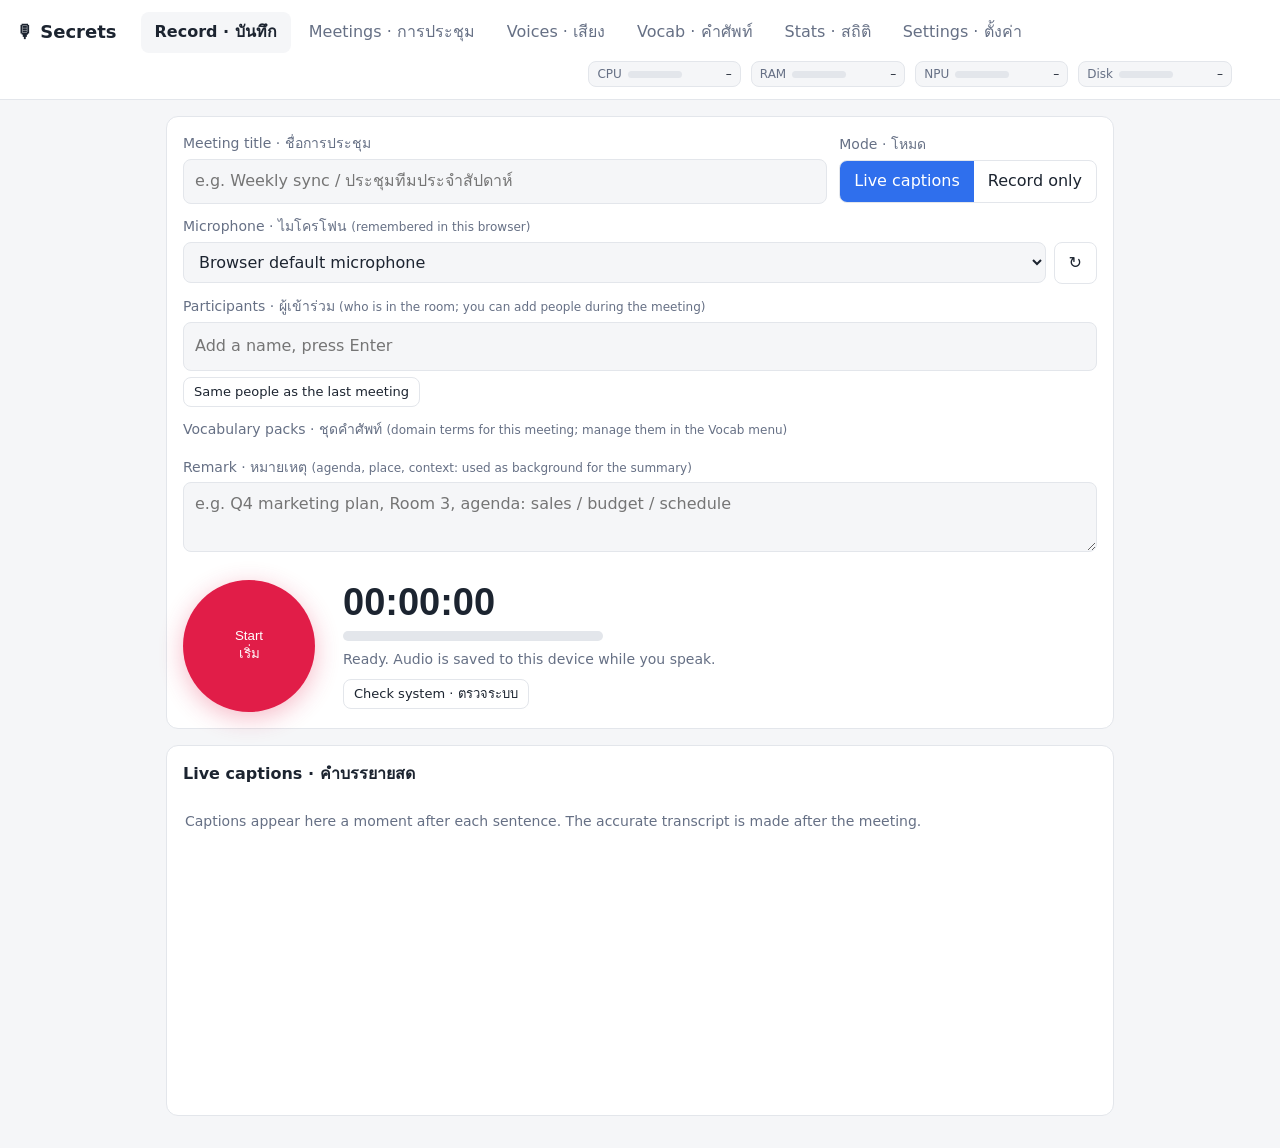
==== app/static/index.html @ 2f46eeec "Secrets (Zecret) meeting recorder: initial import at Round 49 FastAPI server + worker, single-file U" ====
<!doctype html>
<html lang="th">
<head>
<meta charset="utf-8">
<meta name="viewport" content="width=device-width, initial-scale=1">
<title>Secrets · Thai Meeting Recorder</title>
<link rel="stylesheet" href="/static/fonts.css">
<style>
:root{--bg:#f5f6f8;--card:#fff;--ink:#1c2430;--mute:#667085;--line:#e3e6eb;--acc:#2f6fed;--acc-ink:#fff;--ok:#16a34a;--warn:#d97706;--bad:#dc2626;--rec:#e11d48}
@media (prefers-color-scheme:dark){:root{--bg:#0f1419;--card:#171e27;--ink:#e8ecf1;--mute:#93a0b1;--line:#27313d;--acc:#5b8cff;--ok:#34d399;--warn:#fbbf24;--bad:#f87171;--rec:#fb7185}}
*{box-sizing:border-box}
body{margin:0;background:var(--bg);color:var(--ink);font:16px/1.55 Inter,"Noto Sans Thai",system-ui,sans-serif}
header{display:flex;flex-wrap:wrap;gap:8px 16px;align-items:center;padding:12px 16px;background:var(--card);border-bottom:1px solid var(--line);position:sticky;top:0;z-index:5}
h1{font-size:18px;margin:0}
nav{display:flex;gap:4px;margin-left:8px}
nav button{border:0;background:none;color:var(--mute);font:inherit;padding:8px 14px;border-radius:8px;cursor:pointer}
nav button.on{background:var(--bg);color:var(--ink);font-weight:600}
.chips{margin-left:auto;display:flex;gap:6px;flex-wrap:wrap;font-size:13px;color:var(--mute)}
.chip{padding:2px 8px;border:1px solid var(--line);border-radius:99px}
.chip.bad{color:var(--bad);border-color:var(--bad)}
main{max-width:980px;margin:0 auto;padding:16px}
.card{background:var(--card);border:1px solid var(--line);border-radius:12px;padding:16px;margin-bottom:16px}
h2{font-size:16px;margin:0 0 12px}
button.btn{font:inherit;border:1px solid var(--line);background:var(--card);color:var(--ink);padding:8px 14px;border-radius:8px;cursor:pointer}
button.btn:hover{border-color:var(--acc)}
a.btn{text-decoration:none;display:inline-block;color:inherit;border:1px solid var(--line);background:var(--card);padding:8px 14px;border-radius:8px}
button.pri{background:var(--acc);border-color:var(--acc);color:var(--acc-ink)}
button.danger{color:var(--bad)}
button:disabled{opacity:.5;cursor:default}
input[type=text],input[type=password],textarea,select{font:inherit;width:100%;padding:9px 11px;border:1px solid var(--line);border-radius:8px;background:var(--bg);color:var(--ink)}
textarea{min-height:90px;resize:vertical}
label{display:block;font-size:14px;color:var(--mute);margin:12px 0 4px}
.row{display:flex;gap:12px;flex-wrap:wrap;align-items:center}
.seg{display:inline-flex;border:1px solid var(--line);border-radius:8px;overflow:hidden}
.seg button{border:0;background:none;color:var(--ink);font:inherit;padding:8px 14px;cursor:pointer}
.seg button.on{background:var(--acc);color:var(--acc-ink)}
#recBtn{width:132px;height:132px;border-radius:50%;border:0;background:var(--rec);color:#fff;font:600 17px inherit;cursor:pointer;box-shadow:0 6px 24px rgba(225,29,72,.3)}
#recBtn.live{background:var(--ink);color:var(--bg);animation:pulse 1.6s infinite}
@keyframes pulse{50%{box-shadow:0 0 0 14px rgba(225,29,72,.18)}}
.rec-wrap{display:flex;gap:28px;align-items:center;flex-wrap:wrap}
.timer{font:600 38px/1 Inter,sans-serif;font-variant-numeric:tabular-nums}
.meter{height:10px;background:var(--line);border-radius:6px;overflow:hidden;width:260px;margin-top:10px}
.meter i{display:block;height:100%;width:0;background:var(--ok);transition:width .15s}
#caps{height:300px;overflow:auto;font-size:19px;line-height:1.7;padding:4px 2px}
#caps p{margin:0 0 8px}
#caps .t{color:var(--mute);font-size:12px;margin-right:8px;font-variant-numeric:tabular-nums}
.mute{color:var(--mute);font-size:14px}
.badge{font-size:12px;padding:2px 8px;border-radius:99px;border:1px solid var(--line);color:var(--mute);white-space:nowrap}
.badge.done{color:var(--ok);border-color:var(--ok)}.badge.err{color:var(--bad);border-color:var(--bad)}
.badge.run{color:var(--acc);border-color:var(--acc)}.badge.warn{color:var(--warn);border-color:var(--warn)}
.item{display:flex;gap:12px;align-items:center;padding:12px;border:1px solid var(--line);border-radius:10px;margin-bottom:8px;cursor:pointer;background:var(--card)}
.item:hover{border-color:var(--acc)}
.item .ti{font-weight:600}.grow{flex:1;min-width:0}
.bar{height:5px;background:var(--line);border-radius:3px;overflow:hidden;margin-top:6px}.bar i{display:block;height:100%;background:var(--acc)}
.tabs{display:flex;gap:4px;margin:12px 0}
.seg-line{display:flex;gap:10px;padding:6px 8px;border-radius:8px;font-size:17px}
.seg-line:hover{background:var(--bg)}
.seg-line .t{color:var(--acc);font-size:13px;cursor:pointer;min-width:62px;font-variant-numeric:tabular-nums;padding-top:3px}
.seg-line .x{flex:1;outline:none}
.seg-line .s{font-size:11px;color:var(--mute);padding-top:5px}
.seg-line .s.low{color:var(--warn)}
.md h2{font-size:17px;margin:18px 0 6px}.md ul{margin:4px 0;padding-left:22px}.md p{margin:6px 0}
audio{width:100%;margin:8px 0}
.banner{border:1px solid var(--warn);color:var(--ink);background:var(--card);border-radius:10px;padding:12px;margin-bottom:12px}
.hide{display:none!important}
.dot{display:inline-block;width:11px;height:11px;border-radius:50%;margin-right:7px;vertical-align:-1px}
.chip-spk{display:inline-block;font-size:12px;color:#fff;padding:0 8px;border-radius:99px;margin-right:8px;white-space:nowrap;vertical-align:2px}
.spk-card{border:1px solid var(--line);border-radius:10px;padding:12px;margin-bottom:10px}
.spk-card .row{margin-top:8px}
.stat-grid{display:grid;grid-template-columns:repeat(auto-fit,minmax(105px,1fr));gap:10px;margin-bottom:14px}
.stat{border:1px solid var(--line);border-radius:10px;padding:10px 12px}.stat b{display:block;font-size:22px;font-variant-numeric:tabular-nums}.stat span{font-size:12px;color:var(--mute)}
table.rep{width:100%;border-collapse:collapse;font-size:14px}table.rep th{text-align:left;color:var(--mute);font-weight:500;padding:6px 8px;border-bottom:1px solid var(--line)}
table.rep td{padding:8px;border-bottom:1px solid var(--line);vertical-align:middle}
.share{height:8px;border-radius:4px;background:var(--line);min-width:90px}.share i{display:block;height:100%;border-radius:4px}
.note{white-space:pre-wrap;font-size:15px;margin:4px 0 0}
.tbl-wrap{overflow-x:auto}
#caps p.partial{opacity:.55;font-style:italic}
main.wide{max-width:min(1700px,97vw)}
.tbl td.ppl{min-width:150px;max-width:340px}.tbl .chips{display:flex;flex-wrap:wrap;gap:4px;align-items:center}
.pchip{background:var(--bg);border:1px solid var(--line);border-radius:99px;padding:0 9px;font-size:13px;white-space:nowrap}
.pmore{font:inherit;font-size:12px;border:1px dashed var(--mute);background:none;color:var(--acc);border-radius:99px;padding:0 9px;cursor:pointer}
.tbl td:nth-child(2){min-width:200px}
@media (max-width:1100px){.tbl th:nth-child(7),.tbl td:nth-child(7),.tbl th:nth-child(8),.tbl td:nth-child(8){display:none}}
@media (max-width:760px){.tbl th:nth-child(4),.tbl td:nth-child(4){display:none}}
@media (max-width:600px){.tbl,.tbl tbody{display:block}.tbl thead{display:none}
  .tbl tr.trow{display:flex;flex-wrap:wrap;align-items:center;gap:2px 10px;padding:8px 2px;border-bottom:1px solid var(--line)}
  .tbl td{border:0!important;padding:2px 4px!important;min-width:0!important}
  .tbl td:nth-child(2){flex:1 1 calc(100% - 40px);order:1}.tbl td:nth-child(1){order:0}.tbl td:nth-child(9){order:2;margin-left:auto}
  .tbl td.ppl{flex:1 1 100%;max-width:none;order:3}.tbl td:nth-child(3){order:4}.tbl td:nth-child(6){order:5}}
input[type=checkbox]{width:18px;height:18px}
.pchips{display:flex;flex-wrap:wrap;gap:6px;padding:6px;border:1px solid var(--line);border-radius:8px;background:var(--bg);align-items:center}
.pchip{background:var(--card);border:1px solid var(--line);border-radius:99px;padding:2px 4px 2px 10px;font-size:14px;display:inline-flex;gap:4px;align-items:center}
.pchip button{border:0;background:none;color:var(--mute);cursor:pointer;font-size:17px;line-height:1;padding:0 4px}
.pchips input{flex:1;min-width:150px;border:0!important;background:none!important;padding:5px!important;outline:none}
.pill{font-size:12px;color:var(--mute);margin-top:2px}
.meters{display:flex;gap:10px;align-items:center;margin-left:auto;cursor:pointer}
.gauge{display:flex;align-items:center;gap:6px;font-size:12px;color:var(--mute);padding:3px 8px;border:1px solid var(--line);border-radius:8px;background:var(--bg)}
.gauge .gb{width:54px;height:7px;border-radius:4px;background:var(--line);overflow:hidden}.gauge .gb i{display:block;height:100%;width:0;background:var(--ok);transition:width .4s,background .4s}
.gauge .gv{min-width:44px;text-align:right;font-variant-numeric:tabular-nums;color:var(--ink)}.gauge.warn .gb i{background:var(--warn)}.gauge.bad .gb i{background:var(--bad)}
#sysPanel{position:fixed;top:56px;right:12px;width:min(440px,calc(100vw - 24px));max-height:calc(100vh - 80px);overflow:auto;background:var(--card);border:1px solid var(--line);border-radius:12px;box-shadow:0 10px 36px rgba(0,0,0,.25);padding:14px;z-index:40;font-size:14px}
#sysPanel h3{font-size:13px;margin:12px 0 6px;color:var(--mute);text-transform:uppercase;letter-spacing:.04em}#sysPanel h3:first-child{margin-top:0}
.cores{display:grid;grid-template-columns:repeat(8,1fr);gap:4px}.cores div{height:34px;border-radius:4px;background:var(--line);position:relative;overflow:hidden}.cores i{position:absolute;bottom:0;left:0;right:0;background:var(--acc)}
.bmsg{border:1px solid var(--line);border-radius:10px;padding:8px 12px;margin:6px 0;background:var(--bg)}.bmsg .k{font-size:11px;text-transform:uppercase;letter-spacing:.04em;color:#fff;border-radius:99px;padding:0 8px;margin-right:6px}
.bmsg .tx{white-space:pre-wrap}.bmsg .src{font-size:12px;color:var(--mute);margin-top:2px}
.agrow{display:grid;grid-template-columns:2fr 70px 2fr auto;gap:6px;margin:6px 0}.agrow input{margin:0}
.bfeed{max-height:340px;overflow:auto}
.kd{display:flex;gap:10px;align-items:center;padding:8px 10px;border:1px solid var(--line);border-radius:10px;margin:6px 0}
@media (max-width:640px){.agrow{grid-template-columns:1fr 64px;}.agrow input:nth-child(3){grid-column:1 / -1}}
.tbl{width:100%;border-collapse:collapse;font-size:14px}.tbl th{text-align:left;color:var(--mute);font-weight:500;padding:8px 10px;border-bottom:1px solid var(--line);white-space:nowrap;user-select:none}
.tbl th.s{cursor:pointer}.tbl th.s:hover{color:var(--ink)}.tbl th .ar{font-size:10px;margin-left:3px}
.tbl td{padding:9px 10px;border-bottom:1px solid var(--line);vertical-align:top}.tbl tr.trow{cursor:pointer}.tbl tr.trow:hover td{background:var(--bg)}.tbl tr.sel td{background:#2f6fed14}
.tbl .t{font-weight:600}.tbl .sn{font-size:12px;color:var(--mute);margin-top:2px;max-width:520px}
mark{background:#fde04755;color:inherit;border-radius:3px;padding:0 1px}
.tags{display:flex;gap:4px;flex-wrap:wrap}.tag{font-size:11px;border:1px solid var(--line);border-radius:99px;padding:0 7px;color:var(--mute)}.tag.on{color:var(--ok);border-color:var(--ok)}
.pager{display:flex;gap:6px;align-items:center;flex-wrap:wrap;margin-top:12px;font-size:14px}.pager button{padding:4px 10px}.pager button.cur{background:var(--acc);color:var(--acc-ink);border-color:var(--acc)}
.fgrid{display:grid;grid-template-columns:repeat(auto-fit,minmax(170px,1fr));gap:10px}.fgrid label{margin:0 0 3px}
.sch{display:flex;gap:6px;flex-wrap:wrap;margin-top:6px}.sch label{display:flex;gap:6px;align-items:center;margin:0;color:var(--ink);font-size:13px;border:1px solid var(--line);border-radius:99px;padding:2px 10px}
.bulk{display:flex;gap:10px;align-items:center;flex-wrap:wrap;background:#2f6fed14;border:1px solid var(--acc);border-radius:10px;padding:8px 12px;margin-bottom:10px}
.tw{overflow-x:auto}
.pf{border:1px solid var(--line);border-radius:10px;padding:10px 14px;margin-top:16px;background:var(--bg)}
.pf h3{margin:0 0 6px;font-size:15px}.pf .ck{display:flex;gap:10px;padding:3px 0;font-size:14px;align-items:baseline}
.pf .ck b{min-width:210px;font-weight:600}.pf .ck .ic{width:18px;flex:none;text-align:center;font-weight:700}
.pf .ok .ic{color:var(--ok)}.pf .warn .ic{color:var(--warn)}.pf .fail .ic{color:var(--bad)}.pf .info .ic,.pf .run .ic{color:var(--mute)}
.pf .fail b,.pf .fail span{color:var(--bad)}
.engs{display:flex;flex-wrap:wrap;gap:6px;margin-top:10px}.engs .eg{border:1px solid var(--line);border-radius:99px;padding:2px 10px;font-size:13px;background:var(--card)}
.engs .eg i{font-style:normal;color:var(--mute);margin-right:4px}.engs .eg.on{border-color:var(--ok)}.engs .eg.warn{border-color:var(--warn)}
@media (max-width:640px){.pf .ck{flex-wrap:wrap;gap:2px 10px}.pf .ck b{min-width:0}}
.live-banner{background:#e11d4815;border-bottom:1px solid var(--rec);padding:8px 16px;display:flex;gap:12px;align-items:center;flex-wrap:wrap}
@media (max-width:760px){.gauge .gb{display:none}.gauge{padding:3px 6px}}
.joinbox{border:1px solid var(--line);border-radius:10px;padding:12px;margin-top:14px}
.joinbox .qr{width:168px;height:168px;background:#fff;border-radius:8px;padding:4px;flex:none}
.joinbox .qr.big{width:220px;height:220px;cursor:zoom-in}
.cmp{margin:10px 0 4px;overflow-x:auto}.cmp table{border-collapse:collapse;width:100%;font-size:13px}
.cmp th{font-size:11px;text-transform:uppercase;letter-spacing:.05em;color:var(--mute);text-align:left;padding:6px 8px;border-bottom:1px solid var(--line);white-space:nowrap}
.cmp td{padding:7px 8px;border-bottom:1px solid var(--line);vertical-align:top}.cmp tr.pick td{background:color-mix(in srgb,var(--acc) 10%,transparent)}
.cmp tr.cr{cursor:pointer}.cmp tr.cr:hover td{background:color-mix(in srgb,var(--acc) 6%,transparent)}.cmp tr.na{opacity:.5}
.cmp .n{font-variant-numeric:tabular-nums;white-space:nowrap}.cmp .eb{display:inline-block;height:8px;border-radius:0 3px 3px 0;background:var(--acc);vertical-align:middle;margin-right:6px;opacity:.75}
.cmp .note{color:var(--mute);font-size:12px;min-width:180px}
.recqr{margin-left:auto;text-align:center;max-width:300px}
.recqr img{display:block;width:260px;height:260px;background:#fff;border-radius:12px;padding:6px;margin:0 auto 6px;cursor:zoom-in;box-shadow:0 2px 12px rgba(0,0,0,.12)}
.recqr .cap{font-weight:700;font-size:17px}
.recqr .off{border:2px dashed var(--line);border-radius:12px;padding:18px;width:260px}
@media (max-width:600px){.recqr{margin:0 auto}.recqr img{width:220px;height:220px}}
#roomFull{position:fixed;inset:0;z-index:60;background:#fff;color:#111;display:flex;flex-direction:column;align-items:center;justify-content:center;gap:2vh;text-align:center;padding:3vh;cursor:zoom-out}
#roomFull img{width:min(62vh,80vw);height:min(62vh,80vw)}
#roomFull h1{margin:0;font-size:clamp(22px,4.5vh,48px)}#roomFull .big{font-size:clamp(18px,3.2vh,34px)}#roomFull .u{font:clamp(14px,2.2vh,22px) ui-monospace,monospace;color:#444}
.joinbox .url{font:14px/1.4 ui-monospace,Menlo,monospace;word-break:break-all;background:var(--bg);padding:8px 10px;border-radius:8px}
.kv{display:grid;grid-template-columns:1fr auto;gap:8px 16px;align-items:center}
@media (max-width:600px){main{padding:10px}.rec-wrap{gap:16px}#recBtn{width:104px;height:104px}.timer{font-size:30px}}
body:not(.role-admin) .adm{display:none!important}body.role-viewer .wr{display:none!important}
/* phones: brand + account on the first row, gauges below, the menu as one swipeable row (was: the menu forced the page to 535 px) */
@media (max-width:760px){header{padding:8px 12px;gap:6px}header h1{font-size:16px}
  .userbox{order:1;margin-left:auto}header::after{content:"";order:1;flex-basis:100%;height:0;margin-top:-6px}.meters{display:contents}.meters .gauge{order:2}.chips{order:3;margin-left:0}
  .chips:empty{display:none}nav{order:4;flex:1 1 100%;min-width:0;margin:0 -12px;padding:0 12px;overflow-x:auto;scrollbar-width:none;
  -webkit-mask-image:linear-gradient(90deg,transparent 0,#000 12px,#000 calc(100% - 24px),transparent)}nav::-webkit-scrollbar{display:none}
  nav button{flex:none;white-space:nowrap;padding:6px 11px}.gauge{font-size:11px}.gauge .gv{min-width:34px}}
select{max-width:100%}#tab-stats .row>div{min-width:0;max-width:100%}  /* a long option (Stats → Compare) must not widen the page on a phone */

.userbox{display:flex;align-items:center;gap:8px;font-size:13px}.userbox .rb{font-size:11px;padding:1px 7px;border-radius:99px;border:1px solid var(--line);color:var(--mute);text-transform:capitalize}
.ro-note{border:1px dashed var(--line);border-radius:10px;padding:8px 12px;margin:10px 0 0;font-size:14px;color:var(--mute)}
table.acc td,table.acc th{padding:6px 8px;border-bottom:1px solid var(--line);text-align:left;font-size:14px;white-space:nowrap}
.rev-line{display:flex;gap:8px;align-items:flex-start;padding:6px 8px;border-radius:8px;border-left:3px solid transparent;font-size:17px}
.rev-line:hover{background:var(--bg)}.rev-line.done{border-left-color:var(--ok)}
.rev-line .t{color:var(--acc);font-size:13px;min-width:62px;font-variant-numeric:tabular-nums;padding-top:4px}.rev-line .x{outline:none;min-height:1.5em}
.rev-line .x:focus{background:var(--bg);border-radius:6px;box-shadow:0 0 0 2px var(--acc)}.rev-line .s{font-size:11px;color:var(--mute);padding-top:6px}.rev-line .s.low{color:var(--warn)}
.rev-hist{font-size:13px;margin-top:4px;display:grid;gap:2px}.rev-sug{margin:0 0 10px}.rev-sug summary{cursor:pointer;color:var(--acc)}
#vTbl td{white-space:nowrap;padding-top:4px;padding-bottom:4px}#vTbl td .tags{flex-wrap:nowrap}#vTbl td.note{max-width:340px;overflow:hidden;text-overflow:ellipsis}
.tbl.compact td,.tbl.compact th{white-space:nowrap}
/* Stats table: a plain scrolling table at every width (the Meetings list column / card rules above do not apply) */
#sTbl,#pTbl,#pTbl table{display:table!important}#pTbl td{min-width:0!important}#sTbl thead,#pTbl thead{display:table-header-group!important}#sTbl tbody,#pTbl tbody{display:table-row-group!important}#sTbl tr.trow,#pTbl tr.trow{display:table-row!important}
#sTbl th,#sTbl td,#pTbl th,#pTbl td{display:table-cell!important;padding:6px 6px!important;border-bottom:1px solid var(--line)!important}#sTbl td{white-space:nowrap;min-width:0!important}#sTbl td:nth-child(2){white-space:normal;min-width:180px!important}#sTbl td:nth-child(5),#sTbl td:nth-child(6){white-space:normal;max-width:170px;overflow-wrap:anywhere}
.vitem .vsamples{margin-top:6px;display:grid;gap:2px}.qual{display:grid;gap:3px;margin-top:8px;font-size:15px}
label.btn{display:inline-block;border:1px solid var(--line);background:var(--card);padding:8px 14px;border-radius:8px;cursor:pointer;font-size:16px}label.btn:hover{border-color:var(--acc)}
.hfsteps{display:flex;gap:6px;flex-wrap:wrap;margin-top:12px}.hfstep{font-size:12px;padding:3px 10px;border-radius:99px;border:1px solid var(--line);color:var(--mute)}
.hfstep.on{background:var(--acc);border-color:var(--acc);color:#fff}.hfstep.past{color:var(--ok);border-color:var(--ok)}
.hflog{max-height:220px;overflow:auto;margin-top:10px;display:grid;gap:4px;font-size:15px}.hfline.you{color:var(--acc)}.hfline.sys{color:var(--mute)}
.ovl { color: var(--acc, #2a7); font-weight: 700; margin-right: 4px; cursor: help; }
.seg-line.ovl-add { margin-left: 28px; }
.ovl-left { margin: -2px 0 6px 60px; font-size: 13px; font-style: italic; }
.alt-row { margin: -2px 0 8px 60px; display: flex; flex-wrap: wrap; gap: 6px; align-items: center; font-size: 13px; }
.alt-row .alt { font: inherit; font-size: 13px; text-align: left; border: 1px dashed var(--line); background: var(--bg); color: var(--ink); border-radius: 8px; padding: 2px 8px; cursor: pointer; }
.alt-row .alt:hover { border-color: var(--acc); }
</style>
<link rel="stylesheet" href="/static/theme.css">
<script>try { const t = localStorage.getItem("secrets_theme"); if (t) document.documentElement.dataset.theme = t; } catch {}</script>
</head>
<body>
<header>
  <h1>🎙 Secrets</h1>
  <nav><button data-tab="rec" class="on">Record · บันทึก</button><button data-tab="list">Meetings · การประชุม</button><button data-tab="voices">Voices · เสียง</button><button data-tab="vocab">Vocab · คำศัพท์</button><button data-tab="stats">Stats · สถิติ</button><button data-tab="bot">Bot · บอท</button><button data-tab="set">Settings · ตั้งค่า</button></nav>
  <div class="meters" id="meters" title="Click for details">
    <div class="gauge" id="g_cpu"><span>CPU</span><div class="gb"><i></i></div><span class="gv">–</span></div>
    <div class="gauge" id="g_ram"><span>RAM</span><div class="gb"><i></i></div><span class="gv">–</span></div>
    <div class="gauge" id="g_npu"><span>NPU</span><div class="gb"><i></i></div><span class="gv">–</span></div>
    <div class="gauge hide" id="g_gpu"><span>GPU</span><div class="gb"><i></i></div><span class="gv">–</span></div>
    <div class="gauge" id="g_disk"><span>Disk</span><div class="gb"><i></i></div><span class="gv">–</span></div>
  </div>
  <div class="chips" id="chips" style="margin-left:0"></div>
  <div class="userbox" id="userBox"></div>
</header>
<div id="sysPanel" class="hide"></div>
<div id="liveBanner" class="live-banner hide"></div>
<datalist id="peopleNames"></datalist>
<main>
<!-- RECORD -->
<section id="tab-rec">
  <div id="resumeBanners"></div>
  <div class="card">
    <div class="row" style="justify-content:space-between">
      <div style="flex:1;min-width:220px"><label style="margin-top:0">Meeting title · ชื่อการประชุม</label><input type="text" id="title" placeholder="e.g. Weekly sync / ประชุมทีมประจำสัปดาห์"></div>
      <div><label style="margin-top:0">Mode · โหมด</label>
        <div class="seg" id="modeSeg"><button data-m="live">Live captions</button><button data-m="after">Record only</button></div></div>
    </div>
    <div id="planBox" class="hide" style="margin-top:12px"><label style="margin-top:0">Start from a planned meeting · เริ่มจากการประชุมที่วางแผนไว้</label><div class="row"><select id="planSel" style="flex:1;min-width:220px"></select><span class="mute" id="planNote"></span></div></div>
    <label>Microphone · ไมโครโฟน <span class="mute" style="font-size:12px">(remembered in this browser)</span></label>
    <div class="row" style="gap:8px;flex-wrap:nowrap"><select id="micSel" style="flex:1;min-width:0"><option value="">Browser default microphone</option></select><button class="btn" id="micRefresh" title="List the microphones again (names appear after the browser has been allowed to use the microphone once)">↻</button></div>
    <label>Participants · ผู้เข้าร่วม <span class="mute" style="font-size:12px">(who is in the room; you can add people during the meeting)</span></label>
    <div id="recPeople"></div><button class="btn" id="lastPeople" style="margin-top:6px;font-size:13px;padding:4px 10px">Same people as the last meeting</button>
    <label>Vocabulary packs · ชุดคำศัพท์ <span class="mute" style="font-size:12px">(domain terms for this meeting; manage them in the Vocab menu)</span></label>
    <div id="recPacks" class="tags" style="gap:6px"></div>
    <label>Remark · หมายเหตุ <span class="mute" style="font-size:12px">(agenda, place, context: used as background for the summary)</span></label>
    <textarea id="recRemark" style="min-height:64px" placeholder="e.g. Q4 marketing plan, Room 3, agenda: sales / budget / schedule"></textarea>
    <div id="joinBox" class="joinbox hide">
      <label style="margin:0;display:flex;gap:10px;align-items:center;color:var(--ink);font-size:15px"><input type="checkbox" id="recJoin" checked> Let participants join from this network · ให้ผู้เข้าร่วมเข้าร่วมผ่านเครือข่ายเดียวกัน</label>
      <div class="mute" style="margin-top:4px">They scan the QR code with their own phone or laptop and follow the live captions; they may tap 🎤 to add their own microphone. Show it before the meeting: phones that scan early wait and connect by themselves when you press Start.</div>
      <div id="roomCard" style="margin-top:12px"></div>
      <div id="joinPanel" class="hide" style="margin-top:12px"></div>
    </div>
    <div id="preflight" class="pf hide" aria-live="polite"></div>
    <div class="rec-wrap" style="margin-top:20px">
      <button id="recBtn">Start<br>เริ่ม</button>
      <div><div class="timer" id="timer">00:00:00</div><div class="meter"><i id="meter"></i></div><div class="mute" id="recMsg" style="margin-top:8px">Ready. Audio is saved to this device while you speak.</div>
        <div class="engs hide" id="engStrip"></div>
        <button class="btn" id="pfBtn" style="margin-top:8px;font-size:13px;padding:4px 10px">Check system · ตรวจระบบ</button>
        <div class="row hide" id="recActions" style="margin-top:10px;gap:8px"><button class="btn pri" id="endBtn">End meeting · จบการประชุม</button><button class="btn danger" id="cancelBtn">Cancel meeting · ยกเลิก</button></div></div>
      <div id="recQr" class="recqr"></div>
    </div>
  </div>
  <div class="card" id="botCard"></div>
  <div class="card" id="capCard"><h2>Live captions · คำบรรยายสด</h2><div id="caps"><span class="mute">Captions appear here a moment after each sentence. The accurate transcript is made after the meeting.</span></div></div>
</section>
<!-- LIST -->
<section id="tab-list" class="hide">
  <div class="card">
    <div class="row">
      <input type="text" id="tq" placeholder="Search meetings: title, people, remarks, summary, transcript…" style="flex:1;min-width:220px;margin:0">
      <select id="tqf" style="width:auto"><option value="all">Everywhere</option><option value="title">Title</option><option value="people">People</option><option value="content">Summary &amp; transcript</option><option value="notes">Remarks</option></select>
      <button class="btn" id="tFilters">Filters ▾</button><button class="btn pri wr" id="tPlan">+ Plan a meeting</button><button class="btn" id="tCsv" title="Download the current result as a spreadsheet">Export CSV</button>
    </div>
    <div id="tFilterBox" class="hide" style="margin-top:12px">
      <div class="fgrid">
        <div><label>From (date / time)</label><input type="datetime-local" id="tfrom"></div><div><label>To (date / time)</label><input type="datetime-local" id="tto"></div>
        <div><label>Person</label><input type="text" id="tperson" list="peopleNames" placeholder="name"></div>
        <div><label>Duration (min)</label><div class="row" style="gap:6px;flex-wrap:nowrap"><input type="text" id="tmin" placeholder="from" inputmode="numeric" style="margin:0"><input type="text" id="tmax" placeholder="to" inputmode="numeric" style="margin:0"></div></div>
      </div>
      <label>Status</label><div class="sch" id="tStatus"></div>
      <label>Has</label><div class="sch" id="tHas"></div>
      <div class="row" style="margin-top:10px"><button class="btn" data-q="today">Today</button><button class="btn" data-q="7">Last 7 days</button><button class="btn" data-q="30">Last 30 days</button><button class="btn" data-q="month">This month</button><span style="flex:1"></span><button class="btn" id="tClear">Clear all filters</button></div>
    </div>
  </div>
  <div id="qCard"></div>
  <div class="card"><div id="tBulk"></div><div class="tw"><table class="tbl" id="tbl"></table></div><div id="tEmpty"></div><div class="pager" id="pager"></div></div>
</section>
<section id="tab-detail" class="hide"></section>
<!-- BOT -->
<section id="tab-bot" class="hide">
  <div class="card"><h2>Meeting bot defaults · ค่าเริ่มต้นของบอท</h2>
    <p class="mute">The bot conducts the meeting from an agenda: it opens the meeting, announces each item, keeps time, fills silences, notes commitments and answers questions from your documents. Without enough free memory it still works in simple (rule-based) mode.</p>
    <div id="botDefaults"></div><div class="row" style="margin-top:12px"><button class="btn pri" id="botDefSave">Save defaults</button><span class="mute" id="botDefMsg"></span></div></div>
  <div class="card"><h2>Agenda templates · แม่แบบวาระ</h2><div id="botTemplates"></div></div>
  <div class="card"><h2>Knowledge base · ฐานความรู้ (RAG)</h2>
    <p class="mute">Documents the bot can answer from (policies, project plans, glossaries, earlier minutes). They stay on this device. Summaries of your latest finished meetings are searched too.</p>
    <div class="row"><input type="file" id="kbFile" multiple accept=".txt,.md,.csv,.pdf,.docx" style="max-width:340px"><span class="mute">.txt .md .csv .pdf .docx · up to 2 MB each</span></div>
    <label>…or paste text</label><input type="text" id="kbName" placeholder="Document name, e.g. leave-policy"><textarea id="kbText" placeholder="Paste text here" style="margin-top:6px"></textarea>
    <div class="row" style="margin-top:8px"><button class="btn" id="kbAdd">Add pasted text</button><span class="mute" id="kbMsg"></span></div>
    <div id="kbList" style="margin-top:12px"></div>
    <label>Try a question</label><div class="row"><input type="text" id="kbQ" placeholder="e.g. ลาพักร้อนได้กี่วัน" style="flex:1;min-width:200px"><button class="btn" id="kbSearch">Search</button></div><div id="kbHits" style="margin-top:8px"></div>
  </div>
</section>
<!-- VOICES -->
<section id="tab-stats" class="hide">
  <div class="card"><h2>Performance &amp; comparison · สถิติและการเปรียบเทียบ</h2>
    <p class="mute">Every finished meeting keeps its numbers (speed per stage, CPU / RAM / temperature, which engine and model made it, live caption delay, confidence, how far the engines disagree, how many lines you corrected, your rating). Compare any metric across engines, models and modes to see which setup really performs better. Meetings made before this existed are filled in from their history. There is no hand-corrected reference text, so quality is shown through proxies: confidence, disagreement, your corrections and your rating.</p>
    <div class="row" style="gap:8px;flex-wrap:wrap;align-items:end"><div><label style="margin-top:0">Compare</label><select id="sMetric" style="width:auto"></select></div><div><label style="margin-top:0">by</label><select id="sBy" style="width:auto"></select></div>
      <div><label style="margin-top:0">From</label><input type="date" id="sFrom" style="width:auto"></div><div><label style="margin-top:0">To</label><input type="date" id="sTo" style="width:auto"></div>
      <button class="btn" id="sRun">Update</button><a class="btn" id="sCsv" href="/api/stats/export.csv">Export CSV</a></div>
    <div id="sKpi" class="row" style="gap:10px;flex-wrap:wrap;margin-top:12px"></div>
    <div id="sChart" style="margin-top:12px"></div>
  </div>
  <div class="card"><h2 style="margin-top:0">Meetings · การประชุม</h2><div class="tw"><table class="tbl" id="sTbl" style="font-size:12px;width:100%;table-layout:auto"></table></div><p class="mute" id="sNote"></p></div>
  <div class="card" id="pCard"><div class="row" style="justify-content:space-between;align-items:center;gap:10px;flex-wrap:wrap"><h2 style="margin:0">Participants · ผู้เข้าร่วม</h2><a class="btn" id="pCsv" href="/api/stats/participants.csv">Export CSV</a></div>
    <p class="mute">How much each named participant spoke in the meetings of the chosen dates (same From / To as above). It measures speaking time, turns and questions, not the quality of what was said or whether someone listened. Only named participants are summed across meetings: “ผู้เข้าร่วม N” labels mean a different person in every meeting, so name them in a meeting’s Participants tab to include them.</p>
    <div id="pKpi" class="row" style="gap:10px;flex-wrap:wrap;margin-top:8px"></div>
    <div class="tw" style="margin-top:12px"><table class="tbl" id="pTbl" style="font-size:12px;width:100%"></table></div><p class="mute" id="pNote"></p></div>
</section>
<section id="tab-vocab" class="hide">
  <div class="card adm hide" id="vSugCard"><h2>Suggestions from transcript review · คำที่ผู้ตรวจทานเสนอ</h2>
    <p class="mute">Terms proposed by reviewers (or found in their corrections). They do nothing until you approve one into a pack; corrections themselves only change their own meeting.</p>
    <div id="vSug"></div></div>
  <div class="card"><h2>Vocabulary packs · ชุดคำศัพท์เฉพาะทาง</h2>
    <p class="mute">Domain vocabulary for Thai + English meetings (Banking, Insurance, Regulator, Law &amp; Acts, or your own). Each entry is a term written the way you want to read it, plus the Thai spellings a recogniser may produce for it. Packs that are <b>on</b> fix live captions, transcripts and summaries, and give the “Best” speech mode its context list. Choose the packs per meeting on the Record tab or in a meeting’s Plan tab; packs switched on here are the default.</p>
    <div id="vpacks" class="row" style="gap:8px;flex-wrap:wrap;margin-top:8px"></div>
    <div class="row" style="margin-top:10px;gap:8px"><button class="btn adm" id="vNew">+ New pack</button><button class="btn adm" id="vRestore" title="Add back starter packs you deleted">Restore starter packs</button></div>
  </div>
  <div class="card hide" id="vCard">
    <div class="row" style="justify-content:space-between;gap:10px;flex-wrap:wrap"><div><h2 id="vTitle" style="margin:0"></h2><div class="mute" id="vDesc"></div></div>
      <div class="row" style="gap:6px;flex-wrap:wrap"><label class="adm" style="margin:0;display:flex;gap:6px;align-items:center"><input type="checkbox" id="vOn"> On by default</label>
        <a class="btn" id="vExport">Export CSV</a><button class="btn adm" id="vImport">Import…</button><button class="btn adm" id="vReset">Reset</button><button class="btn danger adm" id="vDelete">Delete pack</button></div></div>
    <div class="adm" style="margin-top:10px"><label style="margin:0 0 4px">Domain context (optional, max 500 characters): what this business domain is about. Given to the summary as background for meetings that use this pack, never as something that was said.</label>
      <div class="row" style="gap:8px;flex-wrap:nowrap"><textarea id="vCtx" maxlength="500" style="min-height:44px;margin:0" placeholder="e.g. Life and non-life insurance company in Thailand; OIC (คปภ.) is the regulator; brokers and agents need OIC licences."></textarea><button class="btn" id="vCtxSave">Save context</button></div></div>
    <div class="mute" id="vCtxRO" style="margin-top:8px"></div>
    <div class="row" style="margin-top:12px;gap:8px;flex-wrap:wrap"><input type="text" id="vq" placeholder="Search terms, Thai spellings, notes…" style="flex:1;min-width:200px;margin:0"><select id="vcat" style="width:auto;margin:0"><option value="">All types</option><option value="term">term</option><option value="acronym">acronym</option><option value="org">organisation</option><option value="law">law</option><option value="name">name</option></select></div>
    <div class="card adm" style="margin:12px 0;background:var(--bg)"><b id="vFormTitle">Add an entry</b>
      <div class="row" style="gap:8px;flex-wrap:wrap;margin-top:6px"><input type="text" id="vTerm" placeholder="Term as it should be written, e.g. SLA · พ.ร.บ.…" style="flex:1;min-width:200px;margin:0">
        <input type="text" id="vVar" placeholder="Thai spellings / transliterations the recogniser writes, comma separated: เอสแอลเอ, เอสแอลเอ็ม" style="flex:2;min-width:240px;margin:0"></div>
      <div class="row" style="gap:8px;flex-wrap:wrap;margin-top:6px"><input type="text" id="vAli" placeholder="Aliases: other correct forms (Thai name, English name, short form), comma separated — shown and searched, never replaced" style="flex:1;min-width:240px;margin:0"></div>
      <div class="row" style="gap:8px;flex-wrap:wrap;margin-top:6px"><select id="vCat" style="width:auto;margin:0"><option value="term">term</option><option value="acronym">acronym</option><option value="org">organisation</option><option value="law">law</option><option value="name">name</option></select>
        <input type="text" id="vNote" placeholder="Note (optional): meaning in Thai / English" style="flex:1;min-width:200px;margin:0"><button class="btn pri" id="vSave">Save entry</button><button class="btn hide" id="vCancelEdit">Cancel edit</button></div>
      <div class="mute" id="vMsg" style="margin-top:6px"></div></div>
    <div class="tw"><table class="tbl" id="vTbl"></table></div><div class="pager" id="vPager"></div>
    <div id="vImportBox" class="hide" style="margin-top:10px"><p class="mute">Paste CSV or tab-separated lines: <code>term, Thai spellings (separated by |), category, note, aliases (separated by |)</code> — or choose a file (UTF-8 CSV/TSV, at most 1 MB and 5000 lines; every entry is checked).</p>
      <input type="file" id="vFile" accept=".csv,.tsv,.txt,text/csv,text/plain"><span class="mute" id="vFileInfo"></span><textarea id="vPaste" style="min-height:90px;margin-top:6px" placeholder="SLA,เอสแอลเอ|เอสแอลเอ็ม,acronym,service level agreement"></textarea>
      <div class="row" style="gap:8px;margin-top:6px"><label style="margin:0;display:flex;gap:6px;align-items:center"><input type="checkbox" id="vReplace"> Replace the whole pack</label><button class="btn pri" id="vDoImport">Import</button></div><div class="mute" id="vImpMsg"></div></div>
  </div>
</section>
<section id="tab-voices" class="hide">
  <div class="tabs" id="vSub"><button class="btn pri" data-vs="lib">Voice library · คลังเสียง</button><button class="btn adm" data-vs="enrol">Enrol a voice · ลงทะเบียนเสียง</button><button class="btn adm" data-vs="who">Who is this? · ใครพูด</button></div>
  <div id="vsLib">
    <div class="card"><h2>Voice library · คลังเสียง</h2>
      <p class="mute">Voiceprints let Secrets put a name on a participant automatically. They are biometric data: stored only on this device, collected with the person's consent, deleted on request. For playback, up to 40 seconds of each person's own speech is kept. Only administrators can change the library or play samples.</p>
      <div class="row" style="gap:8px"><input type="text" id="voiceQ" class="rok" placeholder="Search names and notes…" style="flex:1;min-width:200px;margin:0"><span class="mute" id="voiceCount"></span></div>
      <div id="voiceList" style="margin-top:10px"></div></div>
  </div>
  <div id="vsEnrol" class="hide">
    <div class="card adm" id="enManual"><h2>Enrol a voice · ลงทะเบียนเสียง</h2>
      <div class="row" style="gap:16px;align-items:flex-start;flex-wrap:wrap">
        <div style="flex:1;min-width:260px">
          <label style="margin-top:0">Person · บุคคล</label>
          <div class="seg" id="enWho"><button data-w="new" class="on">New person</button><button data-w="add">Add to someone in the library</button></div>
          <div id="enNewBox"><label>Name · ชื่อ</label><input type="text" id="enName" placeholder="e.g. สมชาย ใจดี" maxlength="60"></div>
          <div id="enAddBox" class="hide"><label>Person</label><select id="enVoice"></select>
            <label style="display:flex;gap:8px;align-items:center;margin-top:10px;color:var(--ink)"><input type="checkbox" id="enReplace"> Replace this person's existing samples (removes their old voiceprints and retained audio)</label></div>
          <label>Notes (optional)</label><input type="text" id="enNotes" maxlength="500" placeholder="e.g. Finance team, uses a headset">
        </div>
        <div style="flex:1;min-width:260px">
          <label style="margin-top:0">Ask the person to read this aloud in their normal voice, in a quiet room (about 30 seconds):</label>
          <p id="enText" style="font-size:18px;line-height:1.8;margin:6px 0 10px"></p>
          <div id="enTextEd" class="hide"><textarea id="enTextIn" rows="6" maxlength="1500" style="font-size:16px;line-height:1.7"></textarea></div>
          <div class="row" style="gap:8px;align-items:center;flex-wrap:wrap"><button class="btn" id="enTextEdit">Edit text</button><button class="btn pri hide" id="enTextSave">Save text</button><button class="btn hide" id="enTextCancel">Cancel</button><button class="btn hide" id="enTextReset">Use the default text</button><span class="mute" id="enTextMsg"></span></div>
        </div>
      </div>
      <div class="row" style="margin-top:6px;gap:10px;flex-wrap:wrap"><button class="btn pri" id="enBtn">Record with the microphone</button>
        <div class="meter" style="margin:0"><i id="enMeter"></i></div><span class="mute" id="enMsg"></span></div>
      <div class="row" style="margin-top:10px;gap:10px;flex-wrap:wrap"><span class="mute">or</span><label class="btn" style="margin:0;color:var(--ink)">Upload a recording…<input type="file" id="enFile" accept="audio/*,.wav,.mp3,.m4a,.ogg,.webm" style="display:none"></label><span class="mute">WAV / MP3 / M4A / OGG of one person speaking, at most 3 minutes</span></div>
      <div id="enPreview" class="hide" style="margin-top:14px"></div>
    </div>
    <div class="card hide adm" id="hfCard"><h2>Hands-free enrolment (experimental) · ลงทะเบียนเสียงแบบไม่ต้องใช้มือ</h2>
      <p class="mute">Press Start and allow the microphone (nothing listens before that, and it stops when you press Stop or the enrolment ends). Then say <b id="hfWake"></b>. The guide asks for consent, records until the sample is good (checks start after about 22 s, every ~5 s, at most 40 s: target 20 s of speech, consistency ≥ 0.75, one voice), asks the name (“ผมชื่อ … / ฉันชื่อ …”) and confirms it. You never need to say Stop. Name and confirmation answers are not part of the sample. A failed check, a cancel or an unconfirmed name saves nothing. Speech is recognised on this device; the guide speaks with the installed local voice.</p>
      <div class="row" style="gap:14px;flex-wrap:wrap;align-items:center">
        <button class="btn pri" id="hfBtn">Start hands-free enrolment</button><div class="meter" style="margin:0;width:160px"><i id="hfMeter"></i></div><span class="mute" id="hfSecs"></span></div>
      <div class="row" style="gap:16px;flex-wrap:wrap;margin-top:10px;font-size:14px">
        <label style="margin:0">Microphone gain <input type="range" id="hfGain" min="0.5" max="4" step="0.1" value="1" style="vertical-align:middle"> <span id="hfGainV">1.0×</span></label>
        <label style="margin:0">Prompt volume <input type="range" id="hfVol" min="0" max="1" step="0.05" value="0.9" style="vertical-align:middle"> <span id="hfVolV">90%</span></label>
        <label style="margin:0">Wake sensitivity <select id="hfSens" style="width:auto;margin:0"><option value="strict">Strict (90 %)</option><option value="normal" selected>Normal (80 %)</option><option value="loose">Loose (70 %)</option></select></label>
      </div>
      <p class="mute" style="font-size:12px;margin:4px 0 0">Sensitivity percentages are matching presets, not a measured recognition accuracy. No camera, face or pose detection is used.</p>
      <div id="hfSteps" class="hfsteps"></div>
      <div id="hfLog" class="hflog"></div>
      <div id="hfActions" class="row" style="gap:8px;margin-top:8px"></div>
      <div id="hfQual"></div>
      <p style="font-size:18px;line-height:1.8;margin:10px 0 0" class="mute">อ่านข้อความนี้: <span style="color:var(--ink)" id="hfText"></span></p>
    </div>
    <div class="card hide adm" id="enrollCard"><h2>Let participants enrol their own voice · ให้ผู้เข้าร่วมลงทะเบียนเสียงเอง</h2>
      <p class="mute">Open a link for a limited time. Participants on this network scan the QR code, type their name, tick consent and read a text aloud on their own phone. Their voices appear below and are used only after you approve them.</p>
      <div class="row"><select id="enMinutes" style="width:auto"><option value="15">15 minutes</option><option value="30" selected>30 minutes</option><option value="60">60 minutes</option></select>
        <button class="btn pri" id="enOpen">Open enrolment link</button><a class="btn" href="/guide" target="_blank" title="Show the QR code, the address and the guide on a TV or laptop in the room">Show the guide on a screen</a></div>
      <div id="enPanel" class="hide joinbox"></div>
      <div id="enPending" style="margin-top:14px"></div>
    </div>
  </div>
  <div id="vsWho" class="hide adm">
    <div class="card"><h2>Who is this? · ใครพูด</h2>
      <p class="mute">Participants who were never named, longest talk first. Listen to a few seconds, then name them or say “Not them”. Suggestions come from the meeting’s participant list and, if switched on in Settings, from voices. A suggestion is never proof: in your meetings the same person scored as low as 0.29 and two different people as high as 0.67. Naming changes the meeting, so only its owner can do it.</p>
      <div id="whoHead" class="mute"></div></div>
    <div id="whoList"></div>
  </div>
</section>
<!-- SETTINGS -->
<section id="tab-set" class="hide">
  <div class="tabs" id="setSub" style="flex-wrap:wrap"><button class="btn adm" data-sg="asr">Transcription · ถอดเสียง</button><button class="btn adm" data-sg="voice">Participants &amp; voices · ผู้เข้าร่วม</button><button class="btn adm" data-sg="words">Vocabulary &amp; documents · คำศัพท์</button><button class="btn adm" data-sg="integ">Bot, email &amp; network · การเชื่อมต่อ</button><button class="btn adm" data-sg="sys">System · ระบบ</button><button class="btn" data-sg="acc">Accounts · บัญชี</button></div>
  <div data-sg="asr" class="card adm"><h2>Processing</h2>
    <label>Accuracy · ความแม่นยำ</label>
    <select id="s_accuracy"><option value="accurate">Accurate — Thonburian Whisper + Typhoon cross-check (slower, about real-time)</option><option value="npu">NPU — Whisper-medium CTC on the NPU, 16-bit (about 30× faster than Accurate: a 1-hour meeting in ~2 min; 10.2% error in my test vs 8.4% Accurate and 12.7% Fast)</option><option value="large">Accurate (large) — Typhoon Whisper Large v3 (about 2.2× real time on this CPU; same error rate as the default in my test; needs the converted model, 1.6 GB)</option><option value="vote3">Best (3-model vote) — Pathumma Whisper Large + medium + FastConformer, the text two agree on: lowest error in my test (5.25% vs 6.65% FastConformer alone) but about 4× real time (a 1-hour meeting ≈ 4 hours, the summary follows); lines where the models disagree show the other versions</option><option value="pathumma-rnnt">Pathumma FastConformer (NECTEC) — fastest accurate: 6.65% error vs 7.17% Accurate in my test, about 0.1× real time (a 1-hour meeting in ~6 min); Thai-English; CPU</option><option value="pathumma-medium">Pathumma Whisper medium (NECTEC) — 6.92% error in my test, about 1.6× real time (3× slower than Accurate)</option><option value="pathumma-large">Pathumma Whisper Large v3 (NECTEC) — lowest error in my test (6.10%) but slowest: about 3× real time (a 1-hour meeting ≈ 3 hours); needs 4 GB RAM</option><option value="best">Best — Typhoon ASR Qwen 1.7B with your names / agenda as context (slowest, about 1.7× real-time; needs 8 GB RAM and a 4 GB model download; falls back to Whisper if the model is not on disk)</option><option value="fast">Fast — Typhoon only (about 10× faster)</option></select>
    <div id="cmpT" class="cmp"></div>
    <label>End-of-sentence silence (ms) · ความเงียบก่อนตัดประโยค</label><input type="text" id="s_silence_ms" inputmode="numeric">
    <div class="kv" style="margin-top:14px"><span>Transcribe automatically after recording</span><input type="checkbox" id="s_auto_process">
    <span>Summarize automatically after transcribing</span><input type="checkbox" id="s_auto_summary"></div>
    <h2 style="margin-top:18px">Processing window · ช่วงเวลาประมวลผล</h2>
    <div class="kv"><span>Process meetings after working hours only (the transcript, participants and summary wait for the window below; an administrator can press “Process now” on a meeting)</span><input type="checkbox" id="s_batch_night">
    <span>Saturday and Sunday are open all day</span><input type="checkbox" id="s_batch_weekends"></div>
    <div class="row" style="gap:8px;align-items:center;margin-top:8px"><span>Opens at</span><input type="time" id="s_batch_start" style="width:auto;margin:0"><span>closes at</span><input type="time" id="s_batch_end" style="width:auto;margin:0"><span class="mute">(e.g. 18:00 – 06:00 the next morning)</span></div>
    <div id="estNote" class="banner" style="margin-top:12px"></div>
    <div class="mute" style="margin-top:6px">When the window closes, a meeting being processed stops at its next checkpoint (unless it will be done within 15 minutes) and goes on from there when the window opens again.</div>
  </div>
  <div data-sg="voice" class="card adm"><h2>Participants · ผู้เข้าร่วม</h2>
    <div class="kv"><span>Tell participants apart and name them</span><input type="checkbox" id="s_identify_speakers">
    <span>Provisional participant labels on live captions</span><input type="checkbox" id="s_live_speakers">
    <span>Separate people talking at the same time (each voice gets its own line; a short remark said over someone is added as its own line; about 2 extra minutes per minute of overlapping speech; most meetings have under a minute)</span><input type="checkbox" id="s_separate_overlaps"></div>
    <label>Number of people in the room (0 = find out automatically)</label><input type="text" id="s_expected_speakers" inputmode="numeric">
    <label>Same-voice threshold (0.30–0.80, higher = more participants kept apart)</label><input type="text" id="s_speaker_threshold" inputmode="decimal">
    <label>Auto-name threshold for enrolled voices (0.30–0.90, higher = stricter)</label><input type="text" id="s_voice_match_threshold" inputmode="decimal">
    <div class="kv" style="margin-top:12px"><span><b>Suggest names by comparing voices across meetings</b> (Voices → Who is this?, administrators only). Compares the voiceprints of <i>unnamed</i> participants with enrolled voices, with people named in other meetings and with each other. Voiceprints are biometric data and these people did not enrol: switch on only if your organisation allows it. Nothing is named or saved automatically.</span><input type="checkbox" id="s_cross_meeting_match"></div>
  </div>
  <div data-sg="voice" class="card adm"><h2>Participants enrol their own voice · ลงทะเบียนเสียงเอง (optional)</h2>
    <div class="kv"><span>Allow the host to open a voice enrolment link for participants</span><input type="checkbox" id="s_allow_enroll"></div>
    <p class="mute">Off by default. When on, the Voices tab can open a time-limited link (and QR code) that people on this network open on their own phone: they tick a consent box and read a text aloud. Their <b>recording is not saved</b>, only a voiceprint, and nothing is used until <b>you approve it</b> (names are typed by the participants and are not verified). Voiceprints are biometric data: enrol people with their consent and delete a voice any time in the Voices tab.</p>
    <p class="mute">This web app is reachable on the network at: <b id="appUrls">…</b> (other devices sign in with their own account; the enrolment and join links work without one).</p>
    <div id="appQr" class="row joinbox" style="align-items:flex-start;gap:14px"></div>
  </div>
  <div data-sg="voice" class="card adm"><h2>Enrolment guide · ผู้ช่วยแนะนำการลงทะเบียน</h2>
    <p class="mute">A small assistant that explains the steps to participants, tells them the address to open, coaches them while they read, and answers questions about enrolment only. It uses no language model: the answers are fixed, so it is instant and cannot make things up. It appears on the participant's phone and on a room screen.</p>
    <label>Guide's name</label><input type="text" id="s_guide_name">
    <label>Language</label><select id="s_guide_lang"><option value="auto">Thai + English together</option><option value="th">Thai</option><option value="en">English</option></select>
    <label>Wi-Fi note shown to participants (optional, e.g. “Office-Guest, password 1234”)</label><input type="text" id="s_guide_wifi" maxlength="200">
    <div class="row" style="margin-top:12px"><a class="btn" href="/guide" target="_blank">Open the guide screen</a><span class="mute">Show it on a TV or laptop in the room: big QR code, the address, the steps.</span></div>
  </div>
  <div data-sg="integ" class="card adm"><h2>Meeting bot (advanced) · บอทดำเนินการประชุม</h2>
    <div class="kv"><span>Show the meeting-conducting bot and its knowledge base in the interface</span><input type="checkbox" id="s_meeting_bot_ui"></div>
    <p class="mute">Off by default. It conducts a meeting from an agenda and answers from your documents (see the Bot tab when on). The enrolment guide above is always available.</p>
  </div>
  <div data-sg="integ" class="card adm" id="mailCard"><h2>Email · อีเมล (optional)</h2>
    <p class="mute">Send the summary and report from your own mail account. Off by default. Be aware that the text of the meeting then leaves this device for your mail provider. The audio is never sent. The password is stored only on this device (a private file) and is never shown again.</p>
    <div class="kv"><span>Turn on e-mail</span><input type="checkbox" id="m_enabled"></div>
    <div class="row" style="margin:10px 0 0"><span class="mute">Presets:</span>
      <button class="btn" data-preset="gmail" style="padding:4px 10px">Gmail</button><button class="btn" data-preset="outlook" style="padding:4px 10px">Outlook / Microsoft 365</button>
      <button class="btn" data-preset="yahoo" style="padding:4px 10px">Yahoo</button></div>
    <div class="mute" id="m_hint" style="margin-top:6px"></div>
    <label>SMTP server</label><input type="text" id="m_host" placeholder="smtp.example.com" autocomplete="off">
    <div class="row"><div style="flex:1;min-width:120px"><label>Port</label><input type="text" id="m_port" inputmode="numeric"></div>
      <div style="flex:2;min-width:200px"><label>Security</label><select id="m_security"><option value="starttls">STARTTLS (usually port 587)</option><option value="ssl">SSL/TLS (usually port 465)</option><option value="none">None (only for a server without sign-in)</option></select></div></div>
    <label>User name</label><input type="text" id="m_username" autocomplete="off" placeholder="you@example.com">
    <label>Password / app password</label><input type="password" id="m_password" autocomplete="new-password">
    <div class="row" style="margin-top:4px"><span class="mute" id="m_pwstate"></span><button class="btn" id="m_clearpw" style="padding:2px 10px;font-size:13px">Remove saved password</button></div>
    <div class="row"><div style="flex:1;min-width:160px"><label>From name</label><input type="text" id="m_from_name"></div>
      <div style="flex:1;min-width:200px"><label>From address</label><input type="text" id="m_from_addr" placeholder="you@example.com"></div></div>
    <label>Default recipients (comma separated)</label><input type="text" id="m_default_to" placeholder="boss@example.com, team@example.com">
    <div class="kv" style="margin-top:12px"><span>Verify the server's certificate (recommended)</span><input type="checkbox" id="m_verify_cert">
      <span>Send automatically to the default recipients when a meeting has been summarized</span><input type="checkbox" id="m_auto_send">
      <span>Attach summary (.md)</span><input type="checkbox" id="m_attach_summary"><span>Attach participation report (.md)</span><input type="checkbox" id="m_attach_report">
      <span>Attach full transcript (.md)</span><input type="checkbox" id="m_attach_transcript"></div>
    <div class="row" style="margin-top:14px"><button class="btn pri" id="m_save">Save e-mail settings</button>
      <input type="text" id="m_test_to" placeholder="test address (default: From)" style="max-width:260px"><button class="btn" id="m_test">Send test e-mail</button></div>
    <div id="m_msg" style="margin-top:8px"></div>
  </div>
  <div data-sg="sys" class="card adm"><h2>Capacity &amp; limits · ขีดจำกัดการใช้งาน</h2>
    <p class="mute">Secrets keeps the recording and live captions smooth: people are refused when free RAM or CPU would drop below these limits. The real limit can be lower than the number you set.</p>
    <label>Most people who may join one meeting</label><input type="text" id="s_max_guests" inputmode="numeric">
    <label>RAM always kept free (GB)</label><input type="text" id="s_reserve_ram_gb" inputmode="decimal">
    <label>Do not let the CPU go above (%)</label><input type="text" id="s_cpu_limit_pct" inputmode="numeric">
    <div class="row" style="margin-top:12px"><button class="btn" id="calcCap">Calculate capacity now</button></div>
    <div id="capOut" style="margin-top:10px"></div>
  </div>
  <div data-sg="integ" class="card adm"><h2>Join from the local network · เข้าร่วมผ่านเครือข่าย (optional)</h2>
    <div class="kv"><span>Allow participants to join a meeting from their own device</span><input type="checkbox" id="s_allow_join">
    <span>Add people who join to the meeting's participants</span><input type="checkbox" id="s_join_add_attendee"></div>
    <div class="kv"><span>Participants may send their own phone's microphone (they tap 🎤 on the join page; their words come out clean even when people talk at once)</span><input type="checkbox" id="s_guest_mic"></div>
    <p class="mute">Off by default. When on, you choose per meeting (Record tab) whether to open joining. Guests follow the live captions through a secret link that works while the meeting is being recorded: they cannot open recordings, other meetings or settings. If you allow it, a participant can also tap 🎤 to send their own phone's microphone: it is kept with the meeting as their own track (the “mics” folder of the meeting) and used for their lines in the transcript. Only share the link with people in the room. Names are typed by the guests and are not verified. Phones show a certificate warning once (this box uses a self-signed certificate): tap “Advanced” and continue.</p>
  </div>
  <div data-sg="asr" class="card adm"><h2>Speech recognition on the NPU · ถอดเสียงด้วย NPU</h2>
    <div class="kv"><span>Run the Typhoon Thai recogniser on the Hexagon NPU</span><input type="checkbox" id="s_asr_npu">
    <span>Show the sentence while it is being spoken (interim captions, needs the NPU)</span><input type="checkbox" id="s_live_partial"></div>
    <label>Live caption model · โมเดลคำบรรยายสด</label><select id="s_live_engine"><option value="pathumma-rnnt">Pathumma FastConformer (NECTEC) — default: most accurate (6.65% error in my test), on the CPU: about 1 s per sentence, interim text every 3 s</option><option value="typhoon">Typhoon realtime (fastest, interim text every second, 12.7% error)</option><option value="wctc">Whisper-medium CTC on the NPU (10.2% error, 0.5 s per call: interim text every 2 s)</option></select>
    <p class="mute" id="asrNpuState">The live captions and the quick transcript use the NPU (about 10× faster, less CPU). If the NPU cannot be used the CPU takes over automatically. The accurate Whisper pass still runs on the CPU.</p>
  </div>
  <div data-sg="asr" class="card adm"><h2>Processing order · ลำดับการประมวลผล</h2>
    <div class="kv"><span>Run the accurate (Whisper) transcription while the meeting is still being recorded (slower CPU cores, low priority) so little is left to do after you stop</span><input type="checkbox" id="s_live_accurate">
    <span>Transcribe first, then work out who said what as a follow-up task (off = identify participants first)</span><input type="checkbox" id="s_speakers_after"></div>
    <label>Summary model · โมเดลสรุป</label><select id="s_summary_model"><option value="typhoon-4b">Typhoon 2.5 Qwen3-4B — on the NPU (faster; 37 min meeting ≈ 15 min)</option><option value="typhoon-30b">Typhoon 2.5 Qwen3-30B-A3B — CPU (richer, more accurate Thai; 37 min meeting ≈ 25 min; needs ~18 GB RAM and the downloaded model file)</option></select><div id="cmpS" class="cmp"></div>
    <p class="mute">Only used when accuracy is “accurate”. The transcript is produced by one worker lane and everything after it (participants, summary, report) by another.</p>
  </div>
  <div data-sg="words" class="card adm"><h2>Planned meetings &amp; documents · แผนและเอกสาร</h2>
    <div class="kv"><span>Use a meeting's agenda and uploaded documents</span><input type="checkbox" id="s_use_materials">
    <span>Repair near-miss spellings of known names / terms in the transcript (the original text is kept)</span><input type="checkbox" id="s_apply_term_corrections">
    <span>Also quote relevant passages of the documents to the summary model (experimental: measured no gain, small risk of mixing document facts into what was said)</span><input type="checkbox" id="s_summary_use_passages"></div>
    <p class="mute">Plan a meeting in the Meetings tab, add its agenda and documents, then start the recording from the plan. The system reads the documents on this device to find names and terms, repairs their spelling in the transcript, and gives the summary the agenda (it then reports per agenda item and says which items were never discussed).</p>
  </div>
  <div data-sg="words" class="card adm"><h2>Vocabulary · คำศัพท์เฉพาะ</h2>
    <label>Names and jargon (one per line or comma-separated): used to repair misspelt names/terms in the transcript and to spell them correctly in the summary</label><textarea id="s_glossary"></textarea>
  </div>
  <div data-sg="words" class="card adm"><h2>Word collection · คลังคำที่แก้</h2>
    <p class="mute">When the recogniser writes a wrong word, save it here with the right word. Every live caption (including what participants see) and every transcript is fixed from then on. Tip: correct a word in any transcript line and Secrets offers to remember it.</p>
    <div id="wcList"></div>
    <div class="row" style="margin-top:8px;gap:8px;flex-wrap:wrap"><input type="text" id="wc_wrong" placeholder="Wrong · คำที่ผิด" style="flex:1;min-width:140px"><span>→</span><input type="text" id="wc_right" placeholder="Right · คำที่ถูก" style="flex:1;min-width:140px"><button class="btn" id="wc_add">Add</button></div>
    <div class="mute" id="wcMsg" style="margin-top:6px"></div>
    <div class="kv" style="margin-top:10px"><span>Write numbers as digits (15, 500,000 บาท) instead of Thai number words</span><input type="checkbox" id="s_numbers_arabic">
      <span>Write English words in English letters (campaign, IT, OKR) instead of Thai spelling</span><input type="checkbox" id="s_english_words"></div>
    <details style="margin-top:8px"><summary class="mute">Edit as text (one <code>wrong=&gt;right</code> per line)</summary><textarea id="s_corrections" placeholder="แผล=>แผน"></textarea></details>
  </div>
  <div data-sg="voice" class="card adm"><h2>Hands-free enrolment (experimental) · ลงทะเบียนเสียงแบบไม่ใช้มือ</h2>
    <div class="kv"><span>Show hands-free enrolment in Voices → Enrol a voice</span><input type="checkbox" id="s_handsfree_enroll"></div>
    <label>Wake name (said as “Hey …, enroll my voice”)</label><input type="text" id="s_handsfree_wake" maxlength="20">
    <label>Guidance voice · เสียงพูดนำ</label><select id="s_tts_engine"><option value="piper">Piper th_TH (fast, about 1 s per sentence)</option><option value="pathumma-f5">Pathumma F5-TTS (NECTEC) — natural voice, but ~50 s per sentence on this CPU: sentences it has not made yet are spoken by Piper and made in the background (never while recording)</option></select>
    <div class="mute" id="ttsInfo" style="font-size:13px;margin-top:4px"></div>
    <label>Language of the spoken guidance</label><select id="s_handsfree_lang"><option value="th">Thai</option><option value="en">English</option></select>
    <p class="mute">Off by default. Works only after someone presses Start in the browser and allows the microphone; it is not an always-on listener. The guide's voice is the Piper Thai voice installed with projectAI (licence CC BY-NC-SA 3.0: non-commercial use only) or, if missing, an offline browser voice or text on screen. Real-microphone performance still needs testing.</p>
  </div>
  <div data-sg="sys" class="card adm"><h2>Header bar · แถบสถานะ</h2>
    <div class="kv"><span>CPU</span><input type="checkbox" id="s_res_cpu"><span>Memory (RAM)</span><input type="checkbox" id="s_res_ram"><span>NPU (estimate)</span><input type="checkbox" id="s_res_npu">
      <span>GPU (read only: clock, temperature, who has it open)</span><input type="checkbox" id="s_res_gpu"><span>Disk storage</span><input type="checkbox" id="s_res_disk"></div>
    <p class="mute">Which gauges appear at the top of every page. Click the bar for all details. Secrets never uses the GPU.</p>
  </div>
  <div data-sg="asr" class="card adm"><h2>Microphone (browser)</h2>
    <div class="kv"><span>Echo cancellation</span><input type="checkbox" id="s_mic_echo_cancel"><span>Noise suppression</span><input type="checkbox" id="s_mic_noise_suppress"><span>Auto gain</span><input type="checkbox" id="s_mic_auto_gain"></div>
    <p class="mute">Off for the first two is usually better for a meeting-room microphone: browser filters can distort speech and hurt accuracy.</p>
  </div>
  <div data-sg="acc" class="card adm" id="accCard"><h2>Accounts &amp; roles · บัญชีผู้ใช้</h2>
    <p class="mute"><b>Admin</b>: accounts, roles and shared settings (vocabulary, word collection, voice library, e-mail…). <b>Member</b>: records meetings and changes the meetings they own. <b>Viewer</b>: reads everything, changes nothing. Every signed-in person can read every meeting. Only a meeting's owner (Member/Admin) can edit, process, continue or delete it — another Admin cannot override that.</p>
    <div class="tbl-wrap"><table class="acc" id="accTable"></table></div>
    <h2 style="margin-top:16px">Add an account</h2>
    <div class="row"><div style="flex:1;min-width:140px"><label>User name</label><input type="text" id="nu_user" autocomplete="off" placeholder="e.g. somchai"></div>
      <div style="flex:1;min-width:140px"><label>Display name</label><input type="text" id="nu_name" autocomplete="off"></div>
      <div style="flex:1;min-width:160px"><label>Password (12+ characters)</label><input type="password" id="nu_pw" autocomplete="new-password"></div>
      <div style="min-width:120px"><label>Role</label><select id="nu_role"><option value="member">Member</option><option value="viewer">Viewer</option><option value="admin">Admin</option></select></div></div>
    <div class="row" style="margin-top:10px"><button class="btn pri" id="nu_add">Add account</button><span class="mute" id="nu_msg"></span></div>
  </div>
  <div data-sg="acc" class="card adm" id="ownCard"><h2>Meetings without an owner · การประชุมที่ยังไม่มีเจ้าของ</h2>
    <p class="mute">Meetings recorded before accounts existed have no owner and are read-only for everyone. Give them to a Member or Admin; a meeting that already has an owner is never moved.</p>
    <div id="ownBox"></div>
  </div>
  <div data-sg="acc" class="card me"><h2>My account · บัญชีของฉัน</h2>
    <div id="meInfo" class="mute"></div>
    <div class="row" style="margin:10px 0 4px;align-items:center"><label style="margin:0">Theme · ธีม</label><div class="seg" id="themeSeg"></div><span class="mute" id="themeMsg"></span></div>
    <div class="row"><div style="flex:1;min-width:160px"><label>Current password</label><input type="password" id="pw_cur" autocomplete="current-password"></div>
      <div style="flex:1;min-width:160px"><label>New password (12+ characters)</label><input type="password" id="pw_new" autocomplete="new-password"></div>
      <div style="flex:1;min-width:160px"><label>Repeat new password</label><input type="password" id="pw_new2" autocomplete="new-password"></div></div>
    <div class="row" style="margin-top:10px"><button class="btn pri" id="pw_save">Change password</button><button class="btn" id="signOut2">Sign out</button><span class="mute" id="pw_msg"></span></div>
    <p class="mute">Changing the password signs out your other browsers. Sessions end after 8 hours.</p>
  </div>
  <div data-sg="acc" class="card adm"><h2>Enterprise single sign-on (preview) · SSO องค์กร</h2>
    <p class="mute">Placeholder for company sign-in (SAML 2.0 / OpenID Connect: Microsoft Entra ID, Google Workspace, Okta). Not connected: the fields below are disabled and nothing is sent anywhere. Local accounts keep working when SSO is added.</p>
    <div class="row"><div style="flex:1;min-width:200px"><label>Identity provider</label><select disabled><option>OpenID Connect</option><option>SAML 2.0</option></select></div>
      <div style="flex:2;min-width:220px"><label>Issuer / metadata URL</label><input type="text" disabled placeholder="https://login.example.com/…"></div></div>
    <div class="row"><div style="flex:1;min-width:200px"><label>Client ID</label><input type="text" disabled></div><div style="flex:1;min-width:200px"><label>Default role for new SSO users</label><select disabled><option>Viewer</option></select></div></div>
    <div class="row" style="margin-top:10px"><a class="btn" href="/sso" target="_blank">Open the SSO sign-in page (dummy)</a></div>
  </div>
  <div class="adm" id="saveSetRow"><button class="btn pri" id="saveSet">Save settings</button> <span class="mute" id="setMsg"></span></div>
</section>
</main>
<script>
const $ = (s, r = document) => r.querySelector(s);
const el = (tag, props = {}, ...kids) => { const e = Object.assign(document.createElement(tag), props); kids.flat().forEach(k => e.append(k)); return e; };
const csrfToken = () => decodeURIComponent((document.cookie.match(/(?:^|; )secret_csrf=([^;]*)/) || [])[1] || "");
const api = async (path, opt = {}) => {
  const r = await fetch("/api" + path, { ...opt, headers: { "Content-Type": "application/json", "X-CSRF-Token": csrfToken() }, body: opt.body && JSON.stringify(opt.body) });
  if (r.status === 401) { location.href = "/login"; throw new Error("signed out"); }
  if (!r.ok) { let m = r.statusText; try { m = (await r.json()).detail || m; } catch {} throw new Error(m); }
  return r.json();
};
const fmt = s => { s = Math.floor(s); return [s / 3600 | 0, s % 3600 / 60 | 0, s % 60].map(n => String(n).padStart(2, "0")).join(":"); };
const mmss = s => { s = Math.round(s); return (s / 60 | 0) + ":" + String(s % 60).padStart(2, "0"); };
const COLORS = ["#2f6fed", "#e11d48", "#16a34a", "#d97706", "#7c3aed", "#0891b2", "#be185d", "#4d7c0f"];
const spkColor = sid => COLORS[((parseInt(String(sid).replace(/\D/g, "")) || 1) - 1) % COLORS.length];
const hashColor = t => COLORS[[...String(t)].reduce((a, c) => a + c.charCodeAt(0), 0) % COLORS.length];
const chip = (text, color) => el("span", { className: "chip-spk", textContent: text, style: "background:" + color });
let settings = {}, tab = "rec", openId = null;

/* ---------- microphone choice (device ids belong to this browser, so it is kept in localStorage) ---------- */
const micConstraint = () => { const id = localStorage.getItem("secrets.mic") || ""; return id ? { deviceId: { exact: id } } : {}; };
async function getMic(audio, msgEl) {   // the chosen microphone, or the default one when it is not connected any more
  try { return await navigator.mediaDevices.getUserMedia({ audio: { ...micConstraint(), ...audio } }); }
  catch (e) { if (!micConstraint().deviceId || !["OverconstrainedError", "NotFoundError"].includes(e.name)) throw e;
    const s = await navigator.mediaDevices.getUserMedia({ audio }); if (msgEl) setTimeout(() => { msgEl.textContent = "⚠ The chosen microphone is not connected: using the default one. " + msgEl.textContent; }, 1500); return s; }
}
async function listMics() {
  if (!navigator.mediaDevices || !navigator.mediaDevices.enumerateDevices) return;
  let devs = []; try { devs = (await navigator.mediaDevices.enumerateDevices()).filter(d => d.kind === "audioinput"); } catch { return; }
  const sel = $("#micSel"), cur = localStorage.getItem("secrets.mic") || "";
  sel.replaceChildren(el("option", { value: "", textContent: "Browser default microphone" }), ...devs.filter(d => d.deviceId && d.deviceId !== "default").map((d, i) => el("option", { value: d.deviceId, textContent: d.label || `Microphone ${i + 1} (name shown after the first recording)`, selected: d.deviceId === cur })));
  if (cur && !devs.some(d => d.deviceId === cur)) sel.append(el("option", { value: cur, textContent: "Saved microphone (not connected now)", selected: true }));
}
/* ---------- resource bar (CPU / RAM / NPU / GPU / disk) + live-meeting banner ---------- */
let sysOn = false, lastSys = null;
function setGauge(id, pct, text, warnAt = 70, badAt = 90) {
  const g = $("#" + id); g.querySelector("i").style.width = Math.max(0, Math.min(100, pct)) + "%"; g.querySelector(".gv").textContent = text;
  g.classList.toggle("warn", pct >= warnAt && pct < badAt); g.classList.toggle("bad", pct >= badAt);
}
async function pollSystem() {
  if (document.hidden) return;
  try {
    const s = await api("/system"); lastSys = s;
    setGauge("g_cpu", s.cpu_pct, Math.round(s.cpu_pct) + "%");
    setGauge("g_ram", s.mem.pct, s.mem.avail_gb.toFixed(1) + " GB free", 80, 92);
    const n = s.npu; setGauge("g_npu", n.state === "active" ? Math.max(8, n.driver_pct) : n.state === "loaded" ? 4 : 0, n.state === "unknown" ? "–" : n.state, 101, 101);
    $("#g_npu").title = n.note || "";
    if (s.disk && s.disk.total_gb) { setGauge("g_disk", s.disk.pct, s.disk.free_gb.toFixed(0) + " GB free", 85, 95); $("#g_disk").title = `${s.disk.used_gb} of ${s.disk.total_gb} GB used` + (s.disk.meetings_gb != null ? ` · meetings ${s.disk.meetings_gb} GB` : ""); }
    if (s.gpu && s.gpu.present) { setGauge("g_gpu", 0, s.gpu.holders.length ? "open" : "idle", 101, 101); $("#g_gpu").querySelector(".gb").style.display = "none"; $("#g_gpu").title = s.gpu.note + (s.gpu.temp_c ? ` · ${s.gpu.temp_c} °C` : ""); } $("#g_cpu").title = `${s.cores} cores · load ${s.load.join(" / ")}` + (s.temp_c ? ` · ${s.temp_c} °C` : "");
    banner(s); if (sysOn) renderSys(s);
  } catch {}
}
function banner(s) {
  const b = $("#liveBanner"), others = recording ? [] : s.recording;
  if (!others.length) { b.classList.add("hide"); b.replaceChildren(); return; }
  b.classList.remove("hide");
  b.replaceChildren(...others.map(r => el("div", { className: "row", style: "gap:10px" }, el("b", { style: "color:var(--rec)", textContent: "● Recording now" }), el("span", { textContent: r.title || r.id + (r.guests ? ` · ${r.guests} joined` : "") }),
    el("button", { className: "btn danger", textContent: "End meeting for everyone", onclick: () => terminateMeeting(r.id, r.title) }),
    el("button", { className: "btn", textContent: "Cancel meeting", onclick: () => cancelMeeting(r.id, r.title) }))));
}
async function terminateMeeting(id, title) {
  if (!confirm(`End “${title || id}” now for everyone?\nThe recording stops, guests are told, and the meeting is processed.`)) return;
  try { const r = await api(`/meetings/${id}/terminate`, { method: "POST" }); if (recording && id === meetingId) { finished({ status: r.status }); } pollSystem(); if (tab === "list") loadList(); else if (tab === "detail") loadDetail(); } catch (e) { alert(e.message); }
}
function renderSys(s) {
  const p = $("#sysPanel"), bar = (v, c) => el("div", { style: "height:8px;background:var(--line);border-radius:4px;overflow:hidden;margin:2px 0 6px" }, el("i", { style: `display:block;height:100%;width:${Math.min(100, v)}%;background:${c || "var(--acc)"}` }));
  const m = s.mem, c = s.capacity, row = (a, b) => el("div", { className: "row", style: "justify-content:space-between;gap:8px" }, el("span", { className: "mute", textContent: a }), el("span", { textContent: b }));
  p.replaceChildren(
    el("h3", { textContent: "CPU" }), row(`${s.cores} cores · load ${s.load.join(" / ")}`, `${s.cpu_pct.toFixed(0)}%` + (s.temp_c ? ` · ${s.temp_c} °C` : "")), bar(s.cpu_pct),
    el("div", { className: "cores" }, s.per_core.map(v => el("div", { title: v + "%" }, el("i", { style: `height:${v}%` })))),
    el("h3", { textContent: "Memory" }), row(`${m.used_gb.toFixed(1)} of ${m.total_gb.toFixed(1)} GB used`, `${m.avail_gb.toFixed(1)} GB free`), bar(m.pct, m.pct > 92 ? "var(--bad)" : m.pct > 80 ? "var(--warn)" : ""), row("Swap in use", m.swap_used_gb.toFixed(1) + " GB"),
    ...(s.procs || []).slice(0, 5).map(x => row(x.name, x.rss_mb + " MB")),
    el("h3", { textContent: "NPU (estimate)" }), row(s.npu.state === "idle" ? "Nobody is using the NPU" : "In use by " + s.npu.holders.map(h => h.name).join(", "), s.npu.state === "active" ? `driver ${s.npu.driver_pct}%` : s.npu.state),
    el("div", { className: "mute", style: "font-size:12px", textContent: s.npu.note }), el("div", { className: "mute", style: "font-size:12px", textContent: "Secrets itself runs on the CPU and leaves the NPU to other apps." }),
    ...(s.gpu && s.gpu.present ? [el("h3", { textContent: "GPU (read only)" }), row(s.gpu.holders.length ? "Open in " + s.gpu.holders.map(h => h.name).join(", ") : "No process of yours has the GPU open", `${s.gpu.freq_mhz} / ${s.gpu.max_mhz} MHz` + (s.gpu.temp_c ? ` · ${s.gpu.temp_c} °C` : "")),
      el("div", { className: "mute", style: "font-size:12px", textContent: s.gpu.note })] : []),
    ...(s.disk && s.disk.total_gb ? [el("h3", { textContent: "Disk storage" }), row(`${s.disk.used_gb} of ${s.disk.total_gb} GB used`, `${s.disk.free_gb} GB free`), bar(s.disk.pct, s.disk.pct > 95 ? "var(--bad)" : s.disk.pct > 85 ? "var(--warn)" : ""),
      row("Meetings (audio, transcripts, summaries)", s.disk.meetings_gb != null ? s.disk.meetings_gb + " GB" : "…"), row("Voice library", s.disk.voices_mb != null ? s.disk.voices_mb + " MB" : "…"),
      el("div", { className: "mute", style: "font-size:12px", textContent: "Recording refuses to start below 1.5 GB free and stops cleanly below 0.5 GB." })] : []),
    el("h3", { textContent: "Capacity for this meeting" }), el("div", { textContent: c.text }), ...c.warnings.map(w => el("div", { style: "color:var(--warn);margin-top:4px", textContent: "⚠ " + w })),
    el("div", { className: "mute", style: "font-size:12px;margin-top:6px", textContent: `Secrets now: web ${s.secrets.web_mb || 0} MB · worker ${s.secrets.worker_mb || 0} MB · summary model ${s.secrets.llm_mb || 0} MB · bot model ${s.secrets.bot_llm_mb || 0} MB` }));
}
$("#meters").onclick = e => { e.stopPropagation(); sysOn = !sysOn; $("#sysPanel").classList.toggle("hide", !sysOn); if (sysOn && lastSys) renderSys(lastSys); };
document.addEventListener("click", e => { if (sysOn && !$("#sysPanel").contains(e.target)) { sysOn = false; $("#sysPanel").classList.add("hide"); } });
setInterval(pollSystem, 2000); pollSystem();
$("#calcCap").onclick = async () => {
  const o = $("#capOut"); o.textContent = "Measuring…";
  const q = new URLSearchParams({ max_guests: Math.max(0, Math.min(200, parseInt($("#s_max_guests").value) || 0)), reserve_ram_gb: Math.max(0.5, Math.min(16, parseFloat($("#s_reserve_ram_gb").value) || 2)), cpu_limit_pct: Math.max(30, Math.min(100, parseInt($("#s_cpu_limit_pct").value) || 80)) });
  try { const r = await api("/capacity?" + q), n = r.now, L = n.limits, rowT = (a, b) => `<tr><td style="padding:3px 10px 3px 0;color:var(--mute)">${a}</td><td>${b}</td></tr>`; o.replaceChildren();
    o.append(el("div", { style: "font-size:16px;margin-bottom:8px", textContent: n.text }));
    const t = el("table", { style: "font-size:14px" }); t.innerHTML = rowT("Free RAM now", n.avail_gb.toFixed(1) + " GB (reserve " + L.reserve_gb + " GB)") + rowT("People by RAM", n.by["free RAM"]) + rowT("People by CPU", n.by["free CPU"]) + rowT("Your limit", L.max_guests) +
      rowT("Meeting bot's language model fits", n.bot_llm_ok ? "yes" + (n.bot_llm_running ? " (already running)" : "") : "no: simple mode only") + rowT("Processing after the meeting", n.post_processing_ok ? "fits" : "waits for free RAM") +
      rowT("Cost per person (measured)", `${r.costs.guest_mb} MB, ${r.costs.guest_cpu_pct}% CPU`); o.append(t); n.warnings.forEach(w => o.append(el("div", { style: "color:var(--warn)", textContent: "⚠ " + w }))); }
  catch (e) { o.textContent = e.message; }
};

/* ---------- people (participants) ---------- */
let peopleCache = [];
function fillPeople(extra = []) {
  const names = [...new Set([...extra, ...peopleCache])];
  $("#peopleNames").replaceChildren(...names.map(n => el("option", { value: n })));
}
async function refreshPeople() { try { peopleCache = await api("/people"); fillPeople(); } catch {} }
function peopleEditor(list, onChange) {
  list = [...list];
  const root = el("div", { className: "pchips" }), inp = el("input", { type: "text", placeholder: "Add a name, press Enter" }); inp.setAttribute("list", "peopleNames");
  const render = () => root.replaceChildren(...list.map((n, i) => el("span", { className: "pchip" }, n, el("button", { textContent: "×", title: "Remove " + n, onclick: () => { list.splice(i, 1); render(); onChange([...list]); } }))), inp);
  const add = keepFocus => {
    const parts = inp.value.split(/[,\n]/).map(x => x.trim()).filter(Boolean); inp.value = ""; let changed = false;
    for (const p of parts) if (!list.some(x => x.toLowerCase() === p.toLowerCase())) { list.push(p); changed = true; }
    if (changed) { render(); onChange([...list]); if (keepFocus) inp.focus(); }
  };
  inp.onkeydown = e => { if (e.key === "Enter" || e.key === ",") { e.preventDefault(); add(true); } else if (e.key === "Backspace" && !inp.value && list.length) { list.pop(); render(); onChange([...list]); inp.focus(); } };
  inp.onchange = () => add(false); inp.onblur = () => add(false);
  render();
  return { el: root, get: () => [...list], set: v => { list = [...v]; render(); } };
}
const patchMeeting = (id, body) => api("/meetings/" + id, { method: "PATCH", body });

/* ---------- tabs ---------- */
function show(t) {
  tab = t;
  for (const s of ["rec", "list", "detail", "voices", "vocab", "stats", "bot", "set"]) $("#tab-" + s).classList.toggle("hide", s !== t);
  document.querySelector("main").classList.toggle("wide", ["list", "vocab", "voices", "stats"].includes(t));
  document.querySelectorAll("nav button").forEach(b => b.classList.toggle("on", b.dataset.tab === (t === "detail" ? "list" : t)));
  document.querySelector("nav button.on")?.scrollIntoView({ block: "nearest", inline: "nearest" });  // phones: the menu scrolls sideways
  refreshPeople();
  if (t === "list") loadList(); if (t === "rec") loadResume(); if (t === "set") { setSub(); fillSettings(); if (isAdmin()) { fillMail(); loadAccounts(); } } if (t === "rec") loadPlans(); if (t === "voices") { loadVoices(); if (isAdmin()) loadEnroll(); } if (t === "vocab") { loadVocab(); loadSuggestions(); } if (t === "stats") loadStats(); if (t === "rec") loadPackPicker(); if (t === "bot") loadBotTab(); if (t === "set") loadAppUrls();
}
document.querySelectorAll("nav button").forEach(b => b.onclick = () => { openId = null; show(b.dataset.tab); });

/* ---------- status chips ---------- */
async function refreshStatus() {
  try {
    const s = await api("/status"); settings = s.settings;
    const c = $("#chips"); c.replaceChildren(
      el("span", { className: "chip" + (s.worker ? "" : " bad"), textContent: s.worker ? "worker ✓" : "worker ✗" }),
      settings.res_disk ? "" : el("span", { className: "chip" + (s.free_gb < 3 ? " bad" : ""), textContent: `disk ${s.free_gb} GB` }),
      ...Object.entries(s.models).filter(([, v]) => !v).map(([k]) => el("span", { className: "chip bad", textContent: k + " missing" })));
    if (!modeInit && !recording) { setMode(settings.mode); modeInit = true; }
    joinVisible(); enrollVisible(); botUiVisible(); gaugesVisible();
  } catch {}
}
function gaugesVisible() { for (const k of ["cpu", "ram", "npu", "gpu", "disk"]) $("#g_" + k).classList.toggle("hide", settings["res_" + k] === false || (k === "gpu" && !settings.res_gpu)); }
setInterval(refreshStatus, 8000); refreshStatus();

/* ---------- recording ---------- */
let planId = null, recording = false, resumeFrom = null, modeInit = false, mode = "live", ws, ctx, stream, node, wake, meetingId = null, stopping = false, pending = [], retry = 0, startedAt = 0, baseSec = 0;
function setMode(m) { mode = m; document.querySelectorAll("#modeSeg button").forEach(b => b.classList.toggle("on", b.dataset.m === m)); $("#capCard").classList.toggle("hide", m !== "live"); }
document.querySelectorAll("#modeSeg button").forEach(b => b.onclick = () => { if (!recording) { setMode(b.dataset.m); api("/settings", { method: "PUT", body: { mode: b.dataset.m } }).catch(() => {}); } });

const recPeople = peopleEditor([], () => pushDetails());
$("#recPeople").append(recPeople.el);
$("#recRemark").onchange = () => pushDetails();
$("#lastPeople").onclick = async () => { const all = await api("/meetings"); const m = all.find(x => (x.participants || []).length); if (m) { recPeople.set(m.participants); pushDetails(); } };
function pushDetails() { if (meetingId) patchMeeting(meetingId, { remark: $("#recRemark").value, participants: recPeople.get() }).catch(() => {}); }
function setPartial(c) {   // interim text of the sentence being spoken: replaced every second, replaced by the final caption
  const box = $("#caps"); if (box.firstChild && box.firstChild.tagName === "SPAN") box.replaceChildren();
  const near = box.scrollHeight - box.scrollTop - box.clientHeight < 80; let p = box.querySelector("p.partial");
  if (!p) { p = el("p", { className: "partial" }); box.append(p); }
  p.replaceChildren(el("span", { className: "t", textContent: fmt(c.t0) }), c.text + " …");
  if (near) box.scrollTop = box.scrollHeight;
}
function addCap(c) {
  const box = $("#caps"); if (box.firstChild && box.firstChild.tagName === "SPAN") box.replaceChildren();
  box.querySelectorAll("p.partial").forEach(e => e.remove());
  if (c.replaces) box.querySelectorAll("p[data-id]").forEach(p => { if (p.dataset.id === c.replaces) p.remove(); });  // the room's copy of a phone caption
  const near = box.scrollHeight - box.scrollTop - box.clientHeight < 80;
  const row = el("p", {}, el("span", { className: "t", textContent: fmt(c.t0) }), c.speaker ? chip(c.speaker, hashColor(c.speaker)) : "",
    c.mic ? el("span", { className: "ovl", textContent: "🎤", title: "From this person's own phone" }) : "",
    c.overlap ? el("span", { className: "ovl", textContent: "⇄", title: `Two people talked at once here (${c.overlap} s): this caption may mix their words. The voices are separated in the transcript after the meeting.` }) : "", c.text);
  row.dataset.id = c.id || ""; box.append(row);
  if (near) box.scrollTop = box.scrollHeight;
}
function connect() {
  const q = new URLSearchParams({ mode, title: $("#title").value });
  if (packSel && !meetingId && !resumeFrom && !planId) q.set("packs", [...packSel].join("|"));
  if (planId && !meetingId && !resumeFrom) q.set("plan", planId);
  else if (recPeople.get().length && !meetingId && !resumeFrom) q.set("participants", recPeople.get().join("|"));
  if (meetingId || resumeFrom) q.set("resume", meetingId || resumeFrom);
  ws = new WebSocket(`wss://${location.host}/ws/record?${q}`); ws.binaryType = "arraybuffer";
  ws.onopen = () => { retry = 0; };
  ws.onmessage = e => {
    const m = JSON.parse(e.data);
    if (m.type === "started") {
      meetingId = m.id; resumeFrom = null; baseSec = m.base; pushDetails();
      if ($("#recJoin").checked && settings.allow_join) joinSet(true);
      if (botCfg && botCfg.enabled) pushBot(true); startedAt = Date.now(); $("#recMsg").textContent = "Recording… audio is saved on this device.";
      showEngines(m.engines, true);
      for (const b of pending) ws.send(b); pending = [];   // audio captured while the link was down
    } else if (m.type === "level") {
      $("#meter").style.width = m.db == null ? "0" : Math.max(0, Math.min(100, (m.db + 60) * 2)) + "%";
    } else if (m.type === "caption") addCap(m);
    else if (m.type === "partial") setPartial(m);
    else if (m.type === "error") { $("#recMsg").textContent = "⚠ " + m.message; if (!meetingId) { endLocal(); resumeFrom = null; } }
    else if (m.type === "bot") botPush(m);
    else if (m.type === "stopped") { finished(m); }
    else if (m.type === "cancelled") { stopping = true; cancelledLocal(); }
    else if (m.type === "terminated") { finished({ status: "recorded" }); $("#recMsg").textContent = "The meeting was ended (from another device). Processing in the background."; }
  };
  ws.onclose = () => { if (recording && !stopping) reconnect(); };
}
function reconnect() {
  retry++; $("#recMsg").textContent = `⚠ Connection lost — still recording locally, reconnecting (${retry})…`;
  setTimeout(() => { if (recording && !stopping) connect(); }, Math.min(8000, 1000 * retry));
}
/* ---------- before a meeting: check everything it needs (microphone, server, worker, disk, memory, the models) ---------- */
const PF_ICON = { ok: "✓", warn: "!", fail: "✕", info: "–", run: "…" };
function renderPreflight(checks, head, actions) {
  const box = $("#preflight"); box.classList.remove("hide");
  box.replaceChildren(el("h3", { textContent: head }), ...checks.map(c => el("div", { className: "ck " + c.status },
    el("span", { className: "ic", textContent: PF_ICON[c.status] || "?" }), el("b", { textContent: c.label }), el("span", { textContent: c.detail }))),
    ...(actions && actions.length ? [el("div", { className: "row", style: "gap:8px;margin-top:8px" }, ...actions)] : []));
}
async function micCheck() {   // opens the microphone (kept for the recording when it starts) and listens for 1.5 s
  if (!window.isSecureContext) return { id: "mic", label: "Microphone", status: "fail", detail: "needs HTTPS: open this page via https://" };
  try {
    if (!stream || !stream.active) stream = await getMic({ channelCount: 1, echoCancellation: !!settings.mic_echo_cancel, noiseSuppression: !!settings.mic_noise_suppress, autoGainControl: !!settings.mic_auto_gain }, $("#recMsg"));
  } catch (e) { return { id: "mic", label: "Microphone", status: "fail", detail: (e.name === "NotAllowedError" ? "permission refused: allow the microphone for this site" : e.name === "NotFoundError" ? "no microphone found" : e.message) }; }
  const tr = stream.getAudioTracks()[0], a = new AudioContext(); await a.resume();
  const an = a.createAnalyser(); an.fftSize = 2048; a.createMediaStreamSource(stream).connect(an);
  const buf = new Float32Array(an.fftSize); let peak = 0;
  for (let i = 0; i < 15; i++) { await new Promise(r => setTimeout(r, 100)); an.getFloatTimeDomainData(buf); for (const v of buf) peak = Math.max(peak, Math.abs(v)); }
  a.close().catch(() => {});
  const db = peak > 0 ? 20 * Math.log10(peak) : -120, name = (tr && tr.label) || "microphone";
  if (tr && (tr.muted || tr.readyState !== "live")) return { id: "mic", label: "Microphone", status: "fail", detail: `${name}: muted or not delivering sound` };
  return { id: "mic", label: "Microphone", status: db < -60 ? "warn" : "ok", detail: `${name} · level ${db.toFixed(0)} dB` + (db < -60 ? ": almost silent, check that it is not muted (say something while checking)" : "") };
}
let pfRunning = false;
async function preflight(thenStart) {
  if (pfRunning) return; pfRunning = true;
  const btn = $("#recBtn"); if (thenStart) { btn.disabled = true; btn.innerHTML = "Checking…<br>กำลังตรวจ"; }
  renderPreflight([{ label: "Microphone", status: "run", detail: "listening for 1.5 s…" }, { label: "Server, worker, disk, models", status: "run", detail: "checking…" }], "System check · ตรวจระบบก่อนเริ่ม");
  let srv;
  const [mic] = await Promise.all([micCheck(), api("/preflight?mode=" + mode).then(r => { srv = r; }).catch(e => { srv = { status: "fail", checks: [{ id: "server", label: "Server", status: "fail", detail: "not reachable: " + e.message }] }; })]);
  pfRunning = false; btn.disabled = false; btn.innerHTML = "Start<br>เริ่ม";
  const checks = [mic, ...srv.checks], worst = checks.some(c => c.status === "fail") ? "fail" : checks.some(c => c.status === "warn") ? "warn" : "ok";
  if (srv.engines) showEngines(srv.engines, false);
  const stopMic = () => { if (!recording && stream) { stream.getTracks().forEach(t => t.stop()); stream = null; } };
  if (worst === "fail") { stopMic(); renderPreflight(checks, "✕ Not ready: fix the red items, then check again", [el("button", { className: "btn pri", textContent: "Check again", onclick: () => preflight(thenStart) })]); return; }
  if (!thenStart) { stopMic(); renderPreflight(checks, worst === "ok" ? "✓ Everything is ready" : "! Ready, with warnings", [el("button", { className: "btn", textContent: "Hide", onclick: () => $("#preflight").classList.add("hide") })]); return; }
  if (worst === "warn") {
    renderPreflight(checks, "! Some things need attention · มีบางอย่างควรตรวจ", [el("button", { className: "btn pri", textContent: "Start anyway · เริ่มเลย", onclick: () => { $("#preflight").classList.add("hide"); startRec(); } }),
      el("button", { className: "btn", textContent: "Cancel", onclick: () => { stopMic(); $("#preflight").classList.add("hide"); } })]);
    return;
  }
  $("#preflight").classList.add("hide"); startRec();
}
function showEngines(e, live) {   // the models of this meeting: shown under the timer (live = recording now)
  if (!e) return;
  const strip = $("#engStrip"), chip_ = (label, text, cls) => el("span", { className: "eg " + (cls || "") }, el("i", { textContent: label }), text);
  const parts = [];
  if (mode === "live") parts.push(chip_(live ? "● Transcribing live:" : "Live captions:", e.live.name, live ? (e.live.note ? "warn" : "on") : (e.live.note ? "warn" : "")));
  else parts.push(chip_("Live captions:", "off (Record only)"));
  const a = chip_("After the meeting:", e.after.uses, e.after.ok ? "" : "warn"), su = chip_("Summary:", e.summary.uses + (e.summary.auto ? "" : " · on request"), e.summary.ok ? "" : "warn");
  if (e.after.note) a.title = e.after.note; if (e.summary.note) su.title = e.summary.note;
  parts.push(a, su);
  strip.replaceChildren(...parts); strip.classList.remove("hide");
  if (e.live.note && live) strip.title = e.live.note;
}
$("#pfBtn").onclick = () => { if (!recording) preflight(false); };
async function startRec() {
  if (!window.isSecureContext) { $("#recMsg").textContent = "The microphone needs HTTPS: open this page via https://"; return; }
  try {
    if (!stream || !stream.active) stream = await getMic({ channelCount: 1, echoCancellation: !!settings.mic_echo_cancel, noiseSuppression: !!settings.mic_noise_suppress, autoGainControl: !!settings.mic_auto_gain }, $("#recMsg"));
    listMics();
  } catch (e) { $("#recMsg").textContent = "Microphone error: " + e.message; return; }
  ctx = new AudioContext(); await ctx.resume(); await ctx.audioWorklet.addModule("/static/pcm-worklet.js");
  node = new AudioWorkletNode(ctx, "pcm-downsampler"); ctx.createMediaStreamSource(stream).connect(node);
  node.port.onmessage = e => {
    if (ws && ws.readyState === 1 && meetingId) ws.send(e.data);
    else { pending.push(e.data); if (pending.length > 15000) pending.shift(); }  // up to ~5 minutes while offline
  };
  try { wake = await navigator.wakeLock.request("screen"); } catch {}
  recording = true; stopping = false; meetingId = null; pending = []; $("#caps").replaceChildren(el("span", { className: "mute", textContent: "Listening…" }));
  ui(true); connect(); tick();
}
function tick() { if (!recording) return; $("#timer").textContent = fmt(baseSec + (Date.now() - startedAt) / 1000); requestAnimationFrame(() => setTimeout(tick, 500)); }
function ui(on) { const b = $("#recBtn"); $("#recActions").classList.toggle("hide", !on); b.classList.toggle("live", on); b.innerHTML = on ? "Stop<br>หยุด" : "Start<br>เริ่ม"; $("#title").disabled = on; $("#pfBtn").classList.toggle("hide", on); if (!on) $("#engStrip").classList.add("hide"); }
function endLocal() {
  recording = false; stream && stream.getTracks().forEach(t => t.stop()); node && node.disconnect(); ctx && ctx.state !== "closed" && ctx.close().catch(() => {}); wake && wake.release().catch(() => {});
  ui(false); $("#meter").style.width = "0";
}
function finished(m) {
  endLocal(); meetingId = null; $("#timer").textContent = "00:00:00"; $("#recRemark").value = ""; recPeople.set([]); $("#title").value = ""; planId = null; loadPlans(); $("#joinPanel").classList.add("hide"); $("#joinPanel").replaceChildren(); $("#recJoin").checked = true; renderRecQr(); botEnded();
  $("#recMsg").textContent = m.status === "recorded" ? "Saved ✓ — processing in the background. Open Meetings to follow it." : "Recording stopped (" + m.status + ").";
}
$("#recBtn").onclick = () => {
  if (!recording) return preflight(true);
  stopping = true; $("#recMsg").textContent = "Finishing and saving…";
  if (ws && ws.readyState === 1) {
    for (const b of pending) ws.send(b); pending = [];
    ws.send(JSON.stringify({ type: "stop" }));
    setTimeout(() => { if (recording) finished({ status: "unknown" }); }, 60000);
  } else { endLocal(); $("#recMsg").textContent = "Offline: the audio saved so far is kept on the device (see the banner above to finish it)."; }
};
$("#endBtn").onclick = () => $("#recBtn").click();   // same as the big Stop button: finish, save and process
async function cancelMeeting(id, title) {
  if (!confirm(`Cancel “${title || id}”?\nThe recording, the captions and everything about this meeting are DELETED and nothing is transcribed.\nThis cannot be undone.`)) return false;
  const mine = recording && id === meetingId;
  if (mine) stopping = true;   // the recorder must not try to reconnect
  try { await api(`/meetings/${id}/cancel`, { method: "POST" }); }
  catch (e) { if (mine) stopping = false; alert(e.message); return false; }
  if (mine) cancelledLocal();
  pollSystem(); if (tab === "list") loadList(); else if (tab === "detail") { show("list"); }
  return true;
}
function cancelledLocal() { finished({ status: "cancelled" }); $("#recMsg").textContent = "Meeting cancelled — nothing was kept."; }
$("#cancelBtn").onclick = async () => {
  if (!recording) return;
  if (meetingId) return void cancelMeeting(meetingId, $("#title").value);
  if (!confirm("Cancel this meeting? Nothing has been saved yet.")) return;
  stopping = true; try { ws && ws.close(); } catch {} endLocal(); $("#recMsg").textContent = "Cancelled.";
};
window.addEventListener("beforeunload", e => { if (recording) { e.preventDefault(); e.returnValue = ""; } });

/* ---------- guests joining from the local network (optional) ---------- */
let joinTimer = null, joinIdx = 0;
function joinVisible() { $("#joinBox").classList.toggle("hide", !settings.allow_join); loadRoom(); }
/* the big QR beside Start / Stop, where the people in the room can see it and scan it (hidden when this meeting does not let them join) */
function renderRecQr() {
  const box = $("#recQr"); if (!box) return;
  if (!settings.allow_join) {
    box.replaceChildren(el("div", { className: "off" }, el("div", { className: "cap", textContent: "▦ Join by QR is off · ปิดการเข้าร่วมด้วย QR" }),
      el("div", { className: "mute", style: "margin:6px 0", textContent: "Participants could scan a QR code here to follow the meeting and add their own 🎤." }),
      isAdmin() ? el("button", { className: "btn pri", textContent: "Turn on joining · เปิดการเข้าร่วม", onclick: async () => { settings = await api("/settings", { method: "PUT", body: { allow_join: true } }); joinVisible(); } })
        : el("div", { className: "mute", textContent: "Ask an administrator to turn it on (Settings → Join)." })));
    return;
  }
  const u = roomInfo ? roomInfo.urls : [], i = Math.min(joinIdx, Math.max(0, u.length - 1)), url = u[i];
  if (!url || !$("#recJoin").checked) { box.replaceChildren(); return; }
  box.replaceChildren(el("img", { alt: "QR code to join the meeting", src: `/api/room-qr.svg?i=${i}&k=${encodeURIComponent(url.slice(-12))}`, title: "Show full screen", onclick: roomFull }),
    el("div", { className: "cap", textContent: "Scan to join · สแกนเพื่อเข้าร่วม" }),
    el("div", { className: "mute", style: "font-size:13px", textContent: roomInfo.wifi ? "Wi-Fi: " + roomInfo.wifi : "Same Wi-Fi as this box · Wi-Fi เดียวกับเครื่องนี้" }));
}
async function joinSet(open) {
  if (!meetingId) return;
  try { const j = await api(`/meetings/${meetingId}/join`, { method: "POST", body: { open } }); renderJoin(j); } catch (e) { $("#recMsg").textContent = "⚠ " + e.message; $("#recJoin").checked = false; }
}
function renderJoin(j) {
  const box = $("#joinPanel");
  if (!j.open) { box.classList.add("hide"); box.replaceChildren(); return; }
  box.classList.remove("hide");
  const nMic = j.guests.filter(g => g.mic).length;
  const guestsText = j.guests.length ? `${j.guests.length} joined: ` + j.guests.map(g => g.name + (g.mic ? " 🎤" : "")).join(", ") + (nMic ? ` · 🎤 ${nMic} sending their own microphone` : "") : "Nobody has joined yet.";
  box.replaceChildren(el("div", { className: "row", style: "align-items:center" }, el("span", { className: "tag on", textContent: "● Joining is open: the QR code beside Stop connects to this meeting" }),
    el("button", { className: "btn", textContent: "Stop joining", onclick: () => { $("#recJoin").checked = false; joinSet(false); renderRecQr(); } })),
    el("div", { id: "joinGuests", style: "margin-top:8px", textContent: guestsText }));
}
let roomInfo = null;
async function loadRoom() {
  const card = $("#roomCard"); if (!card) return;
  if (!settings.allow_join) { card.replaceChildren(); renderRecQr(); return; }
  try { roomInfo = await api("/room"); } catch { return; }
  renderRecQr();
  const u = roomInfo.urls, i = Math.min(joinIdx, Math.max(0, u.length - 1)), url = u[i] || "";
  if (!url) { card.replaceChildren(el("div", { className: "mute", textContent: "No network address found: connect this box to the Wi-Fi first." })); return; }
  const qr = `/api/room-qr.svg?i=${i}&k=${encodeURIComponent(url.slice(-12))}`;
  card.replaceChildren(el("div", { className: "row", style: "align-items:flex-start;gap:16px" },
    el("div", { style: "flex:1;min-width:220px" }, el("b", { textContent: "The QR code is beside the Start button below · QR อยู่ข้างปุ่มเริ่มด้านล่าง" }),
      el("div", { className: "mute", style: "margin:4px 0", textContent: "Same Wi-Fi as this box. The first time, the phone warns about the certificate: tap “Advanced” and continue." }),
      roomInfo.wifi ? el("div", { textContent: "Wi-Fi: " + roomInfo.wifi }) : "",
      u.length > 1 ? el("select", { style: "width:auto;margin:6px 0", onchange: e => { joinIdx = +e.target.value; loadRoom(); } }, u.map((x, k) => el("option", { value: k, textContent: new URL(x).hostname, selected: k === i }))) : "",
      el("div", { className: "url", textContent: url }),
      el("div", { className: "row", style: "margin-top:8px" },
        el("button", { className: "btn pri", textContent: "⛶ Show full screen", title: "For a TV or projector in the room", onclick: roomFull }),
        el("button", { className: "btn", textContent: "Copy link", onclick: async e => { try { await navigator.clipboard.writeText(url); e.target.textContent = "Copied ✓"; } catch { e.target.textContent = "Select and copy the link"; } } }),
        el("button", { className: "btn", textContent: "Print", onclick: () => roomPrint(url, qr) }),
        isAdmin() ? el("button", { className: "btn", textContent: "New link", title: "Make a new QR code: printed copies of the old one stop working", onclick: async () => { if (!confirm("Make a new QR code? Printed copies of the current one stop working.")) return; await api("/room/new", { method: "POST" }); loadRoom(); } }) : ""))));
}
function roomFull() {
  if (!roomInfo || !roomInfo.urls.length) return;
  const i = Math.min(joinIdx, roomInfo.urls.length - 1), url = roomInfo.urls[i];
  const ov = el("div", { id: "roomFull", title: "Click or press Esc to close" },
    el("h1", { textContent: $("#title").value.trim() || "Meeting · การประชุม" }),
    el("div", { className: "big", textContent: "Scan to follow the meeting · สแกนเพื่อเข้าร่วมประชุม" }),
    el("img", { alt: "QR code to join the meeting", src: `/api/room-qr.svg?i=${i}&k=${encodeURIComponent(url.slice(-12))}` }),
    roomInfo.wifi ? el("div", { className: "big", textContent: "Wi-Fi: " + roomInfo.wifi }) : "",
    el("div", { className: "u", textContent: url }));
  const close = () => { ov.remove(); document.removeEventListener("keydown", esc); if (document.fullscreenElement) document.exitFullscreen().catch(() => {}); };
  const esc = e => { if (e.key === "Escape") close(); };
  ov.onclick = close; document.addEventListener("keydown", esc); document.body.append(ov);
  if (ov.requestFullscreen) ov.requestFullscreen().catch(() => {});
}
function roomPrint(url, qr) {
  const w = window.open("", "_blank"); if (!w) return;
  w.document.write(`<!doctype html><meta charset="utf-8"><title>Join the meeting</title><body style="font:20px system-ui,'Noto Sans Thai',sans-serif;text-align:center;padding:40px">
<h1>Scan to follow the meeting<br>สแกนเพื่อเข้าร่วมประชุม</h1><img src="${qr}" style="width:360px;height:360px"><p style="font-family:monospace">${url.replace(/[<>&]/g, "")}</p>
${roomInfo && roomInfo.wifi ? `<p>Wi-Fi: ${roomInfo.wifi.replace(/[<>&]/g, "")}</p>` : ""}<p style="color:#555">Same Wi-Fi as the Zecret box · ใช้ Wi-Fi เดียวกับเครื่อง Zecret<br>First time: tap “Advanced” and continue at the certificate warning · ครั้งแรกให้กด “ขั้นสูง” แล้วดำเนินการต่อ</p>
<script>document.querySelector("img").onload = () => setTimeout(() => print(), 200);<\/script>`);
  w.document.close();
}
async function joinPoll() {
  if (!recording || !meetingId || !settings.allow_join) return;
  try { const j = await api(`/meetings/${meetingId}/join`); if (j.open) renderJoin(j); else if ($("#recJoin").checked && !$("#joinPanel").classList.contains("hide")) renderJoin(j); } catch {}
}
$("#recJoin").onchange = () => { if (meetingId) joinSet($("#recJoin").checked); renderRecQr(); };
setInterval(joinPoll, 4000);

/* ---------- interrupted recordings ---------- */
async function loadResume() {
  const box = $("#resumeBanners"); box.replaceChildren();
  const all = await api("/meetings");
  for (const m of all.filter(m => m.status === "interrupted")) {
    box.append(el("div", { className: "banner" },
      el("b", { textContent: `Interrupted recording: ${m.title}` }), el("div", { className: "mute", textContent: `${fmt(m.duration_s)} of audio is safely saved.` }),
      el("div", { className: "row", style: "margin-top:8px" },
        el("button", { className: "btn pri", textContent: "Continue recording", onclick: () => { resumeFrom = m.id; startRecContinue(m); } }),
        el("button", { className: "btn", textContent: "Finish & process", onclick: async () => { await api(`/meetings/${m.id}/finish`, { method: "POST" }); loadResume(); } }))));
  }
}
async function startRecContinue(m) { if (m.bot) { botCfg = { ...(botInfo ? JSON.parse(JSON.stringify(botInfo.defaults)) : {}), ...m.bot }; renderBotCard(); } $("#title").value = m.title; $("#recRemark").value = m.remark || ""; recPeople.set(m.participants || []); await preflight(true); }

/* ---------- list ---------- */
const STATUS = { planned: ["planned", "warn"], recording: ["recording", "run"], interrupted: ["interrupted", "warn"], recorded: ["queued", ""], transcribing: ["transcribing", "run"], transcribed: ["transcribed", ""], summarizing: ["summarizing", "run"], done: ["done", "done"], error: ["error", "err"] };
/* time left while a meeting is being processed: the worker reports eta_s (measured at eta_at); between reports it counts down locally */
const etaSeen = {};
function etaLeft(st) {
  if (st.eta_s === null || st.eta_s === undefined) return null;
  const k = String(st.eta_at || st.eta_s); let r = etaSeen[st.id];
  if (!r || r.k !== k) { r = { k, eta: st.eta_s, t: Date.now() }; etaSeen[st.id] = r; }
  return Math.max(0, r.eta - (Date.now() - r.t) / 1000);
}
function fmtLeft(sec) {
  if (sec < 45) return "under a minute";
  if (Math.round(sec / 60) < 60) return Math.round(sec / 60) + " min";
  const m = Math.round(sec / 60); return Math.floor(m / 60) + " h " + String(m % 60).padStart(2, "0") + " min";
}
function progressText(st) {
  const left = etaLeft(st), pct = Math.round((st.progress || 0) * 100);
  const doneAt = left === null ? "" : " · done about " + new Date(Date.now() + left * 1000).toLocaleTimeString([], { hour: "2-digit", minute: "2-digit" });
  return `${pct}% · ` + (left === null ? "estimating the time left…" : `about ${fmtLeft(left)} left${doneAt}`);
}
/* the processing queue (schedule.py): when every waiting or running meeting is expected to be ready, and the processing window */
let qEst = null;
async function loadQueue() { try { qEst = await api("/queue"); } catch {} return qEst; }
function fmtWhen(ts) {
  const d = new Date(ts * 1000), now = new Date(), hm = d.toLocaleTimeString([], { hour: "2-digit", minute: "2-digit" }), tom = new Date(now);
  tom.setDate(now.getDate() + 1);
  if (d.toDateString() === now.toDateString()) return hm;
  if (d.toDateString() === tom.toDateString()) return "tomorrow " + hm;
  return d.toLocaleDateString([], { weekday: "short", day: "numeric", month: "short" }) + " " + hm;
}
const Q_STAGE = { transcribe: "transcript", speakers: "who said what", summarize: "summary", report: "report" };
function windowText(w) {
  if (!w || !w.on) return "Meetings are processed as soon as they end.";
  return `Processing window ${w.start}–${w.end}${w.weekends ? " and all weekend" : ""}: ` + (w.open ? "open now" + (w.closes_at ? `, until ${fmtWhen(w.closes_at)}` : "") : `closed, opens ${fmtWhen(w.opens_at)}`) + ".";
}
function queueOf(id) { return qEst && qEst.meetings[id]; }
function readyText(id) { const q = queueOf(id); return q ? "ready about " + fmtWhen(q.finish) : ""; }
function rushButton(id) {
  const q = queueOf(id); if (!q || !isAdmin()) return "";
  return el("button", { className: "btn" + (q.rush ? "" : " pri"), style: "padding:3px 10px", textContent: q.rush ? "Wait for the window" : "Process now",
    title: q.rush ? "Put this meeting back to wait for the processing window" : "Process this meeting now instead of in the processing window",
    onclick: async e => { e.stopPropagation(); try { await api(`/queue/${id}/now` + (q.rush ? "?rush=0" : ""), { method: "POST" }); } catch (x) { alert(x.message); } await loadQueue(); if (tab === "detail") loadDetail(); else loadList(true); } });
}
function renderQueue() {
  const box = $("#qCard"); if (!box) return; const ms = qEst ? Object.entries(qEst.meetings) : [];
  if (!ms.length) { box.replaceChildren(); return; }
  ms.sort((a, b) => a[1].finish - b[1].finish);
  const last = ms[ms.length - 1][1].finish;
  box.replaceChildren(el("div", { className: "card", id: "qList" }, el("h2", { textContent: `Processing queue · ${ms.length} meeting${ms.length > 1 ? "s" : ""} · all ready about ${fmtWhen(last)}` }),
    el("div", { className: "mute", textContent: windowText(qEst.window) + " Times are estimates from this box's past meetings." }),
    el("div", { className: "tw" }, el("table", { className: "tbl" }, el("thead", {}, el("tr", {}, ...["Meeting", "Now", "Starts", "Steps", "Ready about", ""].map(h => el("th", { textContent: h })))),
      el("tbody", {}, ...ms.map(([id, q]) => el("tr", { className: "trow", onclick: () => openMeeting(id) },
        el("td", { style: "font-weight:600", textContent: q.title || id }),
        el("td", { textContent: q.running ? Q_STAGE[q.stages[0][0]] + " running" : "waiting" + (q.rush ? " (process now)" : "") }),
        el("td", { style: "white-space:nowrap", textContent: q.running ? "–" : fmtWhen(q.start) }),
        el("td", { className: "mute", style: "font-size:12px", textContent: q.stages.map(([s, a, b]) => `${Q_STAGE[s] || s} until ${fmtWhen(b)}`).join(" → ") }),
        el("td", { style: "white-space:nowrap;font-weight:600", textContent: fmtWhen(q.finish) }),
        el("td", {}, rushButton(id)))))))));
}
setInterval(() => { if (tab === "list" && qEst && Object.keys(qEst.meetings).length) loadList(true); }, 30000);
function badge(st) {
  const [t, c] = STATUS[st.status] || [st.status, ""]; let label = t;
  if (st.phase && ["transcribing", "summarizing", "analysing"].includes(st.status)) {
    label = st.phase;
    const left = etaLeft(st);
    label += left === null ? ` · ${Math.round((st.progress || 0) * 100)}%` : ` · ${Math.round((st.progress || 0) * 100)}% · ~${fmtLeft(left)} left`;
  }
  if (st.queue && st.status === "recorded") label = "waiting to transcribe"; if (st.queue === "summarize" && st.status === "transcribed") label = "waiting to summarize";
  if (st.queue === "speakers" && st.status === "transcribed") label = "waiting for who said what";
  const q = st.id && queueOf(st.id);
  if (q) label = (q.running ? label : (q.start > Date.now() / 1000 + 60 ? `waiting until ${fmtWhen(q.start)}` : label)) + " · " + readyText(st.id);
  return el("span", { className: "badge " + c, textContent: label });
}
/* ---------- Meetings table: search, filters, sorting, paging, selection, delete, CSV ---------- */
const STATUS_ORDER = ["planned", "recording", "interrupted", "recorded", "transcribing", "analysing", "transcribed", "summarizing", "done", "error"];
const HAS = [["summary", "Summary"], ["report", "Report"], ["speakers", "Participants"], ["agenda", "Agenda"], ["materials", "Documents"], ["bot", "Bot"], ["email", "Emailed"]];
let T = { q: "", fields: "all", status: [], date_from: "", date_to: "", person: "", min_min: "", max_min: "", has: [], sort: "created", dir: "desc", page: 1, size: 25 }, tData = null, tSel = new Map(), tDeb = null;
try { const s = JSON.parse(localStorage.getItem("secrets.table") || "{}"); for (const k of ["fields", "sort", "dir", "size"]) if (s[k]) T[k] = s[k]; } catch {}
const fdt = s => (s || "").replace("T", " ").slice(0, 16);
function tQuery(withPaging = true) {
  const p = new URLSearchParams(); const add = (k, v) => { if (v !== "" && v != null && !(Array.isArray(v) && !v.length)) p.set(k, Array.isArray(v) ? v.join(",") : v); };
  for (const k of ["q", "fields", "status", "date_from", "date_to", "person", "min_min", "max_min", "has"]) add(k, T[k]); if (withPaging) for (const k of ["sort", "dir", "page", "size"]) add(k, T[k]); return p;
}
function highlight(text, terms) {
  const box = document.createDocumentFragment(); text = String(text || ""); const ts = (terms || []).filter(t => t.length > 1);
  if (!ts.length) { box.append(text); return box; }
  const re = new RegExp("(" + ts.map(t => t.replace(/[.*+?^${}()|[\]\\]/g, "\\$&")).join("|") + ")", "gi");
  text.split(re).forEach((part, i) => { if (i % 2) box.append(el("mark", { textContent: part })); else if (part) box.append(part); }); return box;
}
/* ---------- Statistics and comparison ---------- */
const S_COLS = [["created", "Date"], ["title", "Meeting"], ["duration_min", "Min"], ["accuracy_mode", "Mode"], ["asr_engine", "Speech engine"], ["summary_model", "Summary model"], ["summary_backend", "Runs on"],
  ["transcribe_s", "Transcribe s"], ["rtf_transcribe", "× real-time"], ["summary_s", "Summary s"], ["time_to_result_min", "Stop→done min"], ["cpu_avg_transcribe", "CPU %"], ["conf_mean", "Conf."],
  ["disagreement_pct", "Disagree %"], ["edited_lines_pct", "Edited %"], ["rating_transcript", "★ text"], ["rating_summary", "★ summary"]];
let sRows = [], sSort = { k: "created", d: -1 }, sMeta = null;
const fnum = (v, u) => v === null || v === undefined ? "–" : (typeof v === "number" ? (Math.abs(v) >= 100 ? Math.round(v) : Math.round(v * 100) / 100) : v) + (u ? " " + u : "");
async function loadStats() {
  const q = new URLSearchParams({ date_from: $("#sFrom").value, date_to: $("#sTo").value });
  let r; try { r = await api("/stats/rows?" + q); } catch (e) { $("#sNote").textContent = e.message; return; }
  sRows = r.rows; sMeta = r;
  if (!$("#sMetric").options.length) {
    Object.entries(r.metrics).forEach(([k, m]) => $("#sMetric").append(el("option", { value: k, textContent: m.label + (m.unit ? ` (${m.unit})` : "") })));
    Object.entries(r.dimensions).forEach(([k, l]) => $("#sBy").append(el("option", { value: k, textContent: l })));
    $("#sMetric").value = "rtf_transcribe"; $("#sBy").value = "accuracy_mode";
  }
  $("#sCsv").href = "/api/stats/export.csv?" + q;
  const hours = sRows.reduce((a, x) => a + (x.duration_min || 0), 0) / 60, avg = k => { const v = sRows.map(x => x[k]).filter(x => x !== null && x !== undefined); return v.length ? v.reduce((a, b) => a + b, 0) / v.length : null; };
  $("#sKpi").replaceChildren(...[["Meetings", sRows.length], ["Hours recorded", Math.round(hours * 10) / 10], ["Avg. speed × real-time", fnum(avg("rtf_transcribe"))], ["Avg. stop → done (min)", fnum(avg("time_to_result_min"))], ["Avg. lines corrected %", fnum(avg("edited_lines_pct"))]]
    .map(([l, v]) => el("div", { className: "card", style: "margin:0;padding:10px 16px;background:var(--bg)" }, el("div", { className: "mute", style: "font-size:12px", textContent: l }), el("div", { style: "font-size:22px;font-weight:600", textContent: String(v) }))));
  renderStatsTable(); drawCompare(); loadParticipants(q);
}
async function drawCompare() {
  const q = new URLSearchParams({ metric: $("#sMetric").value, by: $("#sBy").value, date_from: $("#sFrom").value, date_to: $("#sTo").value });
  let c; try { c = await api("/stats/compare?" + q); } catch (e) { $("#sChart").textContent = e.message; return; }
  const box = $("#sChart"); if (!c.groups.length) { box.replaceChildren(el("p", { className: "mute", textContent: "No meeting has this number yet. It is recorded for new meetings (older ones only have what their history shows)." })); return; }
  const mx = Math.max(...c.groups.map(g => g.mean), 1e-9), best = c.better ? c.groups.reduce((b, g) => (c.better === "lower" ? g.mean < b.mean : g.mean > b.mean) ? g : b, c.groups[0]) : null;
  box.replaceChildren(el("div", { className: "mute", textContent: `${c.label} by ${c.by_label.toLowerCase()}` + (c.better ? ` — ${c.better} is better` : "") + " · bar = average, text = average (n meetings, min–max)" }),
    ...c.groups.map(g => el("div", { style: "display:grid;grid-template-columns:minmax(120px,240px) 1fr;gap:10px;align-items:center;margin:6px 0" },
      el("div", { style: "font-weight:600;overflow-wrap:anywhere", textContent: g.group }),
      el("div", { style: "display:flex;align-items:center;gap:8px" }, el("div", { style: `height:20px;border-radius:5px;background:${best && g === best && c.groups.length > 1 ? "var(--ok)" : "var(--acc)"};width:${Math.max(2, 100 * g.mean / mx * 0.6)}%` }),
        el("span", { textContent: `${fnum(g.mean, c.unit)}  (n=${g.n}, ${fnum(g.min)}–${fnum(g.max)})` })))));
}
function renderStatsTable() {
  const rows = [...sRows].sort((a, b) => { const x = a[sSort.k], y = b[sSort.k]; if (x === y) return 0; if (x === null || x === undefined) return 1; if (y === null || y === undefined) return -1; return (x > y ? 1 : -1) * sSort.d; });
  $("#sTbl").replaceChildren(el("thead", {}, el("tr", {}, ...S_COLS.map(([k, l]) => el("th", { className: "s", style: "padding:6px 4px;white-space:normal;font-size:11px", textContent: l + (sSort.k === k ? (sSort.d > 0 ? " ▲" : " ▼") : ""), onclick: () => { sSort = { k, d: sSort.k === k ? -sSort.d : 1 }; renderStatsTable(); } })))),
    el("tbody", {}, ...rows.map(r => el("tr", { className: "trow", onclick: () => { openId = r.id; sub = "stats"; show("detail"); loadDetail(); } }, ...S_COLS.map(([k]) => el("td", { style: "padding:6px 4px;" + (k === "title" ? "font-weight:600" : ""), textContent: k === "created" ? (r.created || "").slice(5, 16).replace("T", " ") : fnum(r[k]) }))))));
  $("#sNote").textContent = `${sRows.length} meeting(s). ${sRows.filter(r => r.backfilled).length} filled in from history (no resource or token numbers). Click a row to open its full statistics.`;
}
$("#sRun").onclick = loadStats; $("#sMetric").onchange = $("#sBy").onchange = drawCompare;
const SEC_LABELS = { recording: "Recording", transcribe: "Transcription", speakers: "Who spoke", summary: "Summary and report", done: "Result" };
const KEY_LABELS = { duration_s: "length (s)", started_at: "started", ended: "ended", live_engine: "live caption model", live_asr: "live engine in use", live_asr_backend: "live engine runs on", captions: "captions", partials: "interim updates", latency: "caption delay",
  secs: "time (s)", rtf: "× real-time", mode: "mode", engine: "engine", audio_s: "audio (s)", pieces: "pieces", pieces_from_live_pass: "pieces done during the meeting", pieces_computed: "pieces computed now", src_mix: "source of each line", segments: "lines", chars: "characters",
  conf_mean: "mean confidence", disagreement_pct: "disagreement with fast pass %", term_corrections: "term corrections", vocab_packs: "vocabulary packs", cpu_avg_pct: "CPU average %", cpu_peak_pct: "CPU peak %", ram_free_min_gb: "lowest free RAM (GB)", temp_max_c: "highest temp (°C)",
  npu_calls: "NPU calls", n: "participants found", model: "model", backend: "runs on", calls: "model calls", prompt_tokens: "tokens read", gen_tokens: "tokens written", prompt_tps: "reading speed (tok/s)", gen_tps: "writing speed (tok/s)", summary_chars: "summary length (chars)",
  decisions_found: "decisions found", tasks_found: "tasks found", finished_at: "finished", time_to_result_s: "stop → finished (s)", queue_wait_s: "waited before starting (s)", ended_at: "ended", accuracy: "accuracy setting", live_partial: "interim captions", live_speakers: "live participant names",
  backfilled: "filled in from history", only_report: "report only", asr_npu: "speech model on NPU", live_accurate: "accurate pass during meeting" };
const HIDE_KEYS = new Set(["started_ts", "ended_ts", "ended_at"]);
async function renderMeetingStats(body, st) {
  let d; try { d = await api(`/meetings/${st.id}/stats`); } catch (e) { body.append(el("p", { className: "mute", textContent: e.message })); return; }
  const s = d.stats || {}, r = d.row || {};
  body.append(el("p", { className: "mute", textContent: "What this meeting cost and how it was made. Compare many meetings in the Stats menu." }));
  const val = v => v && typeof v === "object" ? (Array.isArray(v) ? v.join(", ") : Object.entries(v).map(([a, b]) => `${a}: ${b}`).join(" · ")) : (v === true ? "yes" : v === false ? "no" : fnum(v));
  Object.entries(SEC_LABELS).forEach(([k, label]) => { const o = s[k]; if (!o) return;
    body.append(el("h2", { style: "margin-top:14px", textContent: label }), el("table", { className: "tbl" }, el("tbody", {}, ...Object.entries(o).filter(([a]) => !HIDE_KEYS.has(a)).map(([a, b]) => el("tr", {}, el("td", { className: "mute", style: "width:260px", textContent: KEY_LABELS[a] || a }), el("td", { textContent: val(b) })))))); });
  body.append(el("h2", { style: "margin-top:14px", textContent: "Quality, as far as it can be measured" }), el("p", { className: "mute", textContent: `Lines you corrected: ${fnum(r.edited_lines_pct, "%")} · lines with low confidence: ${fnum(r.low_conf_pct, "%")} · text per minute: ${fnum(r.chars_per_min)}` }));
  const cur = (st.rating || {}), mk = (key, label) => { const row = el("div", { className: "row", style: "gap:6px;align-items:center" }, el("span", { style: "width:150px", textContent: label }));
    for (let i = 1; i <= 5; i++) row.append(el("button", { className: "btn" + (cur[key] >= i ? " pri" : ""), textContent: "★", style: "padding:2px 9px", onclick: async () => { await api(`/meetings/${st.id}/rating`, { method: "PUT", body: { [key]: cur[key] === i ? null : i } }); loadDetail(); } }));
    return row; };
  const note = el("input", { type: "text", placeholder: "Note about this meeting's quality (optional)", value: cur.note || "", style: "max-width:520px", onchange: async () => { await api(`/meetings/${st.id}/rating`, { method: "PUT", body: { note: note.value } }); } });
  body.append(mk("transcript", "Rate the transcript"), mk("summary", "Rate the summary"), note);
}

/* ---------- Vocabulary packs ---------- */
async function loadSuggestions() {
  if (!isAdmin()) return;
  let r, packs; try { [r, packs] = await Promise.all([api("/vocab-suggestions"), api("/vocab")]); } catch { return; }
  $("#vSugCard").classList.toggle("hide", !r.items.length);
  $("#vSug").replaceChildren(el("div", { className: "tw" }, el("table", { className: "tbl" }, el("thead", {}, el("tr", {}, ...["Term", "Thai spelling heard", "From", "Times", "Pack", ""].map(h => el("th", { textContent: h })))),
    el("tbody", {}, ...r.items.map(x => {
      const term = el("input", { type: "text", value: x.term, style: "margin:0;min-width:120px" }), vars = el("input", { type: "text", value: x.variants.join(", "), style: "margin:0;min-width:140px" });
      const pk = el("select", { style: "width:auto;margin:0" }, el("option", { value: "", textContent: "choose a pack…" }), ...packs.packs.map(p => el("option", { value: p.id, textContent: p.name, selected: p.id === x.pack })));
      const act = async approve => { try { await api("/vocab-suggestions/" + x.id, { method: "POST", body: { action: approve ? "approve" : "reject", pack: pk.value, term: term.value, variants: vars.value.split(",").map(v => v.trim()).filter(Boolean) } }); loadSuggestions(); if (approve) loadVocab(true); } catch (e) { alert(e.message); } };
      return el("tr", {}, el("td", {}, term), el("td", {}, vars), el("td", { className: "mute", textContent: `${x.by} · ${x.meetings.join(", ")}` }), el("td", { textContent: x.count }), el("td", {}, pk),
        el("td", { style: "white-space:nowrap" }, el("button", { className: "btn pri", textContent: "Approve", style: "padding:3px 10px", onclick: () => act(true) }), " ", el("button", { className: "btn", textContent: "Reject", style: "padding:3px 10px", onclick: () => act(false) })));
    })))));
}
let packSel = null, vCur = null, vPage = 1, vEdit = null, vDeb = 0, vRev = null;
const vStale = e => { if (/another tab/.test(e.message)) { alert(e.message); loadVocab(true); return true; } return false; };
async function loadPackPicker() {
  const box = $("#recPacks"); if (!box) return;
  let packs = []; try { packs = (await api("/vocab")).packs; } catch { return; }
  if (packSel === null) packSel = new Set(packs.filter(p => p.enabled).map(p => p.id));
  box.replaceChildren(...packs.map(p => { const b = el("button", { className: "btn" + (packSel.has(p.id) ? " pri" : ""), textContent: `${p.name} (${p.count})`, style: "padding:3px 10px", disabled: recording,
    onclick: () => { packSel.has(p.id) ? packSel.delete(p.id) : packSel.add(p.id); b.classList.toggle("pri", packSel.has(p.id)); } }); return b; }));
  if (!packs.length) box.textContent = "No vocabulary packs yet (Vocab menu).";
}
async function loadVocab(keep) {
  const r = await api("/vocab"), box = $("#vpacks");
  box.replaceChildren(...r.packs.map(p => el("button", { className: "btn" + (vCur === p.id ? " pri" : ""), style: "text-align:left;padding:8px 12px", onclick: () => { vCur = p.id; vPage = 1; loadVocab(); } },
    el("b", { textContent: p.name }), el("div", { className: "mute", style: "font-size:12px;color:inherit;opacity:.8", textContent: `${p.count} entries${p.enabled ? " · on by default" : ""}${p.builtin ? "" : " · custom"}` }))));
  if (!r.packs.length) box.append(el("span", { className: "mute", textContent: "No packs. Press “Restore starter packs” or create one." }));
  if (vCur && !r.packs.some(p => p.id === vCur)) vCur = null;
  if (!vCur && r.packs.length) vCur = r.packs[0].id;
  $("#vCard").classList.toggle("hide", !vCur); if (vCur) { box.querySelectorAll("button").forEach((b, i) => b.classList.toggle("pri", r.packs[i].id === vCur)); await loadPack(); }
}
async function loadPack() {
  const q = new URLSearchParams({ q: $("#vq").value, cat: $("#vcat").value, page: vPage, size: 50 });
  let d; try { d = await api(`/vocab/${vCur}?` + q); } catch (e) { return; }
  vPage = d.page; vRev = d.rev; $("#vTitle").textContent = d.name; if (document.activeElement !== $("#vCtx")) $("#vCtx").value = d.context || ""; $("#vCtxRO").textContent = !isAdmin() && d.context ? "Domain context: " + d.context : ""; $("#vDesc").textContent = d.desc + ` · ${d.total} entries` + (d.matched !== d.total ? `, ${d.matched} match` : "");
  $("#vOn").checked = d.enabled; $("#vReset").classList.toggle("hide", !d.builtin); $("#vExport").href = `/api/vocab/${vCur}/export.csv`;
  const tb = $("#vTbl"); tb.replaceChildren(el("thead", {}, el("tr", {}, ...["Term", "Thai spellings that become this term", "Aliases", "Type", "Note", ""].map(h => el("th", { textContent: h })))),
    el("tbody", {}, ...d.entries.map(e => el("tr", {}, el("td", { style: "font-weight:600", textContent: e.term }),
      el("td", {}, el("div", { className: "tags" }, ...e.variants.map(v => el("span", { className: "pchip", textContent: v })))), el("td", { className: "mute", textContent: (e.aliases || []).join(", ") }), el("td", { textContent: e.cat }), el("td", { className: "mute", textContent: e.note }),
      el("td", { className: "adm", style: "white-space:nowrap" }, el("button", { className: "btn", textContent: "Edit", style: "padding:2px 10px", onclick: () => editEntry(e) }), " ",
        el("button", { className: "btn danger", textContent: "×", title: "Delete this entry", style: "padding:2px 10px", onclick: async () => { if (!confirm(`Delete “${e.term}”?`)) return; try { await api(`/vocab/${vCur}/entries/delete`, { method: "POST", body: { term: e.term, rev: vRev } }); } catch (er) { if (!vStale(er)) alert(er.message); return; } loadVocab(); } }))))));
  if (!d.entries.length) tb.append(el("tbody", {}, el("tr", {}, el("td", { colSpan: 6, className: "mute", textContent: d.total ? "No entry matches." : "This pack is empty: add entries above or import a CSV." }))));
  $("#vPager").replaceChildren(...(d.pages > 1 ? [el("button", { className: "btn", textContent: "‹", disabled: d.page <= 1, onclick: () => { vPage--; loadPack(); } }), el("span", { className: "mute", textContent: ` ${d.page} / ${d.pages} ` }), el("button", { className: "btn", textContent: "›", disabled: d.page >= d.pages, onclick: () => { vPage++; loadPack(); } })] : []));
}
function editEntry(e) { vEdit = e.term; $("#vTerm").value = e.term; $("#vVar").value = e.variants.join(", "); $("#vAli").value = (e.aliases || []).join(", "); $("#vCat").value = e.cat; $("#vNote").value = e.note; $("#vFormTitle").textContent = "Edit “" + e.term + "”"; $("#vCancelEdit").classList.remove("hide"); $("#vTerm").focus(); }
function clearEntryForm() { vEdit = null; ["#vTerm", "#vVar", "#vAli", "#vNote"].forEach(i => $(i).value = ""); $("#vCat").value = "term"; $("#vFormTitle").textContent = "Add an entry"; $("#vCancelEdit").classList.add("hide"); }
$("#vCancelEdit").onclick = clearEntryForm;
$("#vSave").onclick = async () => {
  try { await api(`/vocab/${vCur}/entries`, { method: "POST", body: { term: $("#vTerm").value, variants: $("#vVar").value, aliases: $("#vAli").value, cat: $("#vCat").value, note: $("#vNote").value, old_term: vEdit, rev: vRev } });
    $("#vMsg").style.color = "var(--ok)"; $("#vMsg").textContent = "Saved ✓"; clearEntryForm(); loadVocab(); } catch (e) { if (vStale(e)) return; $("#vMsg").style.color = "var(--bad)"; $("#vMsg").textContent = e.message; }
};
$("#vTerm").onkeydown = $("#vVar").onkeydown = e => { if (e.key === "Enter") $("#vSave").click(); };
$("#vq").oninput = $("#vcat").onchange = () => { clearTimeout(vDeb); vDeb = setTimeout(() => { vPage = 1; loadPack(); }, 250); };
$("#vOn").onchange = async () => { try { await api(`/vocab/${vCur}`, { method: "PUT", body: { enabled: $("#vOn").checked, rev: vRev } }); } catch (e) { if (!vStale(e)) alert(e.message); } packSel = null; loadVocab(); };
$("#vCtxSave").onclick = async () => { try { await api(`/vocab/${vCur}`, { method: "PUT", body: { context: $("#vCtx").value, rev: vRev } }); $("#vCtxSave").textContent = "Saved ✓"; setTimeout(() => $("#vCtxSave").textContent = "Save context", 1500); loadPack(); } catch (e) { if (!vStale(e)) alert(e.message); } };
$("#vNew").onclick = async () => { const n = prompt("Name of the new pack (e.g. Telecom · โทรคมนาคม)"); if (!n) return; try { const p = await api("/vocab", { method: "POST", body: { name: n } }); vCur = p.id; loadVocab(); } catch (e) { alert(e.message); } };
$("#vRestore").onclick = async () => { const r = await api("/vocab/restore-starters", { method: "POST" }); alert(r.restored.length ? "Restored: " + r.restored.join(", ") : "All starter packs are already there."); loadVocab(); };
$("#vDelete").onclick = async () => { if (!confirm("Delete this pack and all its entries?")) return; try { await api(`/vocab/${vCur}?rev=${vRev}`, { method: "DELETE" }); } catch (e) { if (!vStale(e)) alert(e.message); return; } vCur = null; packSel = null; loadVocab(); };
$("#vReset").onclick = async () => { if (!confirm("Restore this starter pack to its original list? Your additions to it are lost.")) return; await api(`/vocab/${vCur}/reset`, { method: "POST" }); loadVocab(); };
$("#vImport").onclick = () => $("#vImportBox").classList.toggle("hide");
let vFileB64 = null;   // a chosen file is sent as its bytes: the server checks size, UTF-8 and format before anything is imported
$("#vFile").onchange = async e => { const f = e.target.files[0]; vFileB64 = null; $("#vFileInfo").textContent = ""; if (!f) return;
  if (f.size > 1_000_000) { $("#vFileInfo").textContent = ` ${(f.size / 1e6).toFixed(1)} MB: too large (at most 1 MB)`; e.target.value = ""; return; }
  const b = new Uint8Array(await f.arrayBuffer()); let bin = ""; for (let i = 0; i < b.length; i += 0x8000) bin += String.fromCharCode(...b.subarray(i, i + 0x8000)); vFileB64 = btoa(bin);
  $("#vFileInfo").textContent = ` ${f.name} · ${(f.size / 1024).toFixed(0)} KB — press Import`; $("#vPaste").value = ""; };
$("#vDoImport").onclick = async () => {
  try { const r = await api(`/vocab/${vCur}/import`, { method: "POST", body: { ...(vFileB64 && !$("#vPaste").value.trim() ? { b64: vFileB64 } : { text: $("#vPaste").value }), replace: $("#vReplace").checked, rev: vRev } }); vFileB64 = null; $("#vFile").value = ""; $("#vFileInfo").textContent = "";
    $("#vImpMsg").style.color = r.rejected.length ? "var(--warn)" : "var(--ok)"; $("#vImpMsg").textContent = `Imported ${r.imported} entries (${r.total} in the pack).` + (r.rejected.length ? ` Rejected ${r.rejected.length}: ` + r.rejected.slice(0, 5).map(x => `line ${x.line} (${x.why})`).join("; ") : ""); loadVocab(); }
  catch (e) { if (vStale(e)) return; $("#vImpMsg").style.color = "var(--bad)"; $("#vImpMsg").textContent = e.message; }
};

let tLive = {};
async function loadList(silent) {
  try { tData = await api("/table/meetings?" + tQuery()); } catch (e) { if (!silent) $("#tEmpty").textContent = e.message; return; }
  tLive = {};   // live progress (phase, %, time left) of the rows that are being processed: the search index does not carry it
  await loadQueue(); renderQueue();
  if (tData.rows.some(r => ["transcribing", "summarizing", "analysing"].includes(r.status))) {
    try { (await api("/meetings")).forEach(m => { tLive[m.id] = m; }); } catch {}
  }
  T.page = tData.page; try { localStorage.setItem("secrets.table", JSON.stringify({ fields: T.fields, sort: T.sort, dir: T.dir, size: T.size })); } catch {}
  renderStatusChips(); renderTable(); renderPager(); renderBulk();
}
function renderStatusChips() {
  const box = $("#tStatus"); if (!box.dataset.built) { box.dataset.built = 1; $("#tHas").replaceChildren(...HAS.map(([k, l]) => { const c = el("input", { type: "checkbox", checked: T.has.includes(k), onchange: () => { T.has = c.checked ? [...T.has, k] : T.has.filter(x => x !== k); tReload(); } }); return el("label", {}, c, l); })); }
  const f = tData.facets; box.replaceChildren(...STATUS_ORDER.filter(s => f[s] || T.status.includes(s)).map(s => { const c = el("input", { type: "checkbox", checked: T.status.includes(s), onchange: () => { T.status = c.checked ? [...T.status, s] : T.status.filter(x => x !== s); tReload(); } }); return el("label", {}, c, `${s} (${f[s] || 0})`); }));
  $("#tFilters").textContent = "Filters" + ((T.status.length + T.has.length + (T.date_from ? 1 : 0) + (T.date_to ? 1 : 0) + (T.person ? 1 : 0) + (T.min_min ? 1 : 0) + (T.max_min ? 1 : 0)) ? ` (${T.status.length + T.has.length + (T.date_from ? 1 : 0) + (T.date_to ? 1 : 0) + (T.person ? 1 : 0) + (T.min_min ? 1 : 0) + (T.max_min ? 1 : 0)})` : "") + " ▾";
}
function tReload(page = 1) { T.page = page; clearTimeout(tDeb); tDeb = setTimeout(loadList, 250); }
function peopleCell(list, terms) {
  if (!list.length) return "–";
  const box = el("div", { className: "chips" }); let open = false;
  const draw = () => {
    box.replaceChildren(...(open ? list : list.slice(0, 3)).map(n => el("span", { className: "pchip" }, highlight(n, terms))));
    if (list.length > 3) box.append(el("button", { className: "pmore", textContent: open ? "show less" : `+${list.length - 3} more`, title: open ? "" : list.slice(3).join(", "),
      onclick: e => { e.stopPropagation(); open = !open; draw(); } }));
  };
  draw(); return box;
}
function renderTable() {
  const tb = $("#tbl"), rows = tData.rows, terms = rows.length && rows[0].terms || [];
  const col = (key, label, sortable = true) => { const th = el("th", { className: sortable ? "s" : "" }, label, sortable && T.sort === key ? el("span", { className: "ar", textContent: T.dir === "asc" ? "▲" : "▼" }) : ""); if (sortable) th.onclick = () => { if (T.sort === key) T.dir = T.dir === "asc" ? "desc" : "asc"; else { T.sort = key; T.dir = key === "title" || key === "status" ? "asc" : "desc"; } tReload(); }; return th; };
  const all = el("input", { type: "checkbox", title: "Select this page", checked: rows.length && rows.every(r => tSel.has(r.id)), onchange: () => { rows.forEach(r => all.checked ? tSel.set(r.id, r.title) : tSel.delete(r.id)); renderTable(); renderBulk(); } });
  const head = el("thead", {}, el("tr", {}, el("th", {}, all), col("title", "Meeting"), col("created", "Date / time"), col("duration", "Duration"), col("people", "People"), col("status", "Status"), el("th", {}, "Has"), col("size", "Size"), el("th", {}, "")));
  const body = el("tbody", {});
  for (const r of rows) {
    const cb = el("input", { type: "checkbox", checked: tSel.has(r.id), onclick: e => e.stopPropagation(), onchange: () => { cb.checked ? tSel.set(r.id, r.title) : tSel.delete(r.id); tr.classList.toggle("sel", cb.checked); all.checked = rows.every(x => tSel.has(x.id)); renderBulk(); } });
    const when = r.status === "planned" ? "Planned " + fdt(r.planned_at || r.created) : fdt(r.created), people = r.participants.slice(0, 3).join(", ") + (r.participants.length > 3 ? ` +${r.participants.length - 3}` : "");
    const has = el("div", { className: "tags" }, HAS.filter(([k]) => r.has[k]).map(([k, l]) => el("span", { className: "tag on", textContent: l })));
    const tr = el("tr", { className: "trow" + (tSel.has(r.id) ? " sel" : ""), onclick: () => openMeeting(r.id) }, el("td", {}, cb),
      el("td", {}, el("div", { className: "t" }, highlight(r.title, terms)), r.snippet ? el("div", { className: "sn" }, el("span", { className: "tag", textContent: (r.matched || []).join(" · ") }), " ", highlight(r.snippet, terms)) : (r.remark ? el("div", { className: "sn" }, highlight(r.remark.slice(0, 110), terms)) : "")),
      el("td", { textContent: when, style: "white-space:nowrap" }), el("td", { textContent: r.duration_s ? fmt(r.duration_s) : "–" }), el("td", { className: "ppl" }, peopleCell(r.participants, terms)), el("td", {}, badge(tLive[r.id] ? { ...tLive[r.id], status: r.status } : { id: r.id, status: r.status })), el("td", {}, has),
      el("td", { textContent: r.size_mb ? r.size_mb + " MB" : "–", style: "white-space:nowrap" }),
      el("td", { style: "white-space:nowrap" }, !canEditMeeting(r) ? el("span", { className: "mute", style: "font-size:12px", textContent: r.owner ? "owner: " + r.owner : "no owner" }) : r.status === "planned" ? el("button", { className: "btn pri", textContent: "Start", style: "padding:3px 10px", onclick: e => { e.stopPropagation(); startFromPlan(r.id); } }) : r.status === "recording" ? el("button", { className: "btn danger", textContent: "End", style: "padding:3px 10px", onclick: e => { e.stopPropagation(); terminateMeeting(r.id, r.title); } }) : "",
        canEditMeeting(r) ? " " : "", canEditMeeting(r) ? el("button", { className: "btn danger", textContent: "Delete", style: "padding:3px 10px", onclick: e => { e.stopPropagation(); confirmDelete([[r.id, r.title]]); } }) : ""));
    body.append(tr);
  }
  tb.replaceChildren(head, body); $("#tEmpty").replaceChildren(rows.length ? "" : el("p", { className: "mute", textContent: (T.q || T.status.length || T.has.length || T.date_from || T.date_to || T.person || T.min_min || T.max_min) ? "No meeting matches these filters." : "No meetings yet." }));
}
function renderBulk() {
  const box = $("#tBulk"); if (!tSel.size) { box.replaceChildren(); return; }
  const kids = [el("b", { textContent: `${tSel.size} selected` })];
  if (tData && tData.total > tSel.size && tData.rows.every(r => tSel.has(r.id))) kids.push(el("button", { className: "btn", textContent: `Select all ${tData.total} matching`, onclick: async () => { const j = await api("/table/ids?" + tQuery(false)); const titles = new Map(tSel); j.ids.forEach(i => titles.set(i, titles.get(i) || i)); tSel = titles; renderTable(); renderBulk(); } }));
  kids.push(el("button", { className: "btn danger", textContent: `Delete ${tSel.size}`, onclick: () => confirmDelete([...tSel]) }), el("button", { className: "btn", textContent: "Clear selection", onclick: () => { tSel.clear(); renderTable(); renderBulk(); } }));
  box.replaceChildren(el("div", { className: "bulk" }, ...kids));
}
function renderPager() {
  const d = tData, box = $("#pager"); const from = d.total ? (d.page - 1) * d.size + 1 : 0, to = Math.min(d.total, d.page * d.size), go = p => () => { T.page = Math.max(1, Math.min(d.pages, p)); loadList(); };
  const nums = []; const lo = Math.max(1, Math.min(d.page - 2, d.pages - 4)), hi = Math.min(d.pages, lo + 4); for (let p = lo; p <= hi; p++) nums.push(el("button", { className: "btn" + (p === d.page ? " cur" : ""), textContent: p, onclick: go(p) }));
  const size = el("select", { style: "width:auto" }, [10, 25, 50, 100, 200].map(n => el("option", { value: n, textContent: n + " / page", selected: n === d.size }))); size.onchange = () => { T.size = +size.value; tReload(); };
  const jump = el("input", { type: "text", inputMode: "numeric", placeholder: "page", style: "width:64px;margin:0" }); jump.onkeydown = e => { if (e.key === "Enter" && +jump.value) go(+jump.value)(); };
  box.replaceChildren(el("span", { className: "mute", textContent: `Showing ${from}–${to} of ${d.total}` }), el("span", { style: "flex:1" }), el("button", { className: "btn", textContent: "«", disabled: d.page <= 1, onclick: go(1) }), el("button", { className: "btn", textContent: "‹", disabled: d.page <= 1, onclick: go(d.page - 1) }), ...nums,
    el("button", { className: "btn", textContent: "›", disabled: d.page >= d.pages, onclick: go(d.page + 1) }), el("button", { className: "btn", textContent: "»", disabled: d.page >= d.pages, onclick: go(d.pages) }), jump, size);
}
function confirmDelete(items) {
  const n = items.length, ov = el("div", { style: "position:fixed;inset:0;background:rgba(0,0,0,.5);z-index:30;display:grid;place-items:center;padding:16px" }), guard = el("input", { type: "text", placeholder: `type ${n} to confirm`, inputMode: "numeric" }), go = el("button", { className: "btn danger", textContent: `Delete ${n} meeting${n > 1 ? "s" : ""}`, disabled: n >= 5 });
  guard.oninput = () => { go.disabled = guard.value.trim() !== String(n); }; const msg = el("div", { style: "margin-top:8px" });
  go.onclick = async () => { go.disabled = true; msg.textContent = "Deleting…"; try { const r = await api("/table/delete", { method: "POST", body: { ids: items.map(i => i[0]) } }); r.deleted.forEach(d => tSel.delete(d.id)); ov.remove();
      if (r.skipped.length) alert(`Deleted ${r.deleted.length}. Not deleted: ` + r.skipped.map(s => `${s.title || s.id} (${s.reason})`).join("; ")); if (tab === "detail" && r.deleted.some(d => d.id === openId)) { openId = null; show("list"); } else loadList(); } catch (e) { msg.style.color = "var(--bad)"; msg.textContent = e.message; go.disabled = false; } };
  ov.append(el("div", { className: "card", style: "width:min(480px,100%);margin:0" }, el("h2", { textContent: `Delete ${n} meeting${n > 1 ? "s" : ""}?` }), el("div", { className: "mute", textContent: "This permanently removes the audio, transcript, summary, report and documents of:" }),
    el("ul", { style: "margin:8px 0;padding-left:20px" }, items.slice(0, 6).map(i => el("li", { textContent: i[1] || i[0] })), items.length > 6 ? el("li", { className: "mute", textContent: `…and ${items.length - 6} more` }) : ""),
    n >= 5 ? el("div", {}, el("label", { textContent: "Because this removes many meetings, type the number to confirm" }), guard) : "", msg, el("div", { className: "row", style: "margin-top:12px;justify-content:flex-end" }, el("button", { className: "btn", textContent: "Cancel", onclick: () => ov.remove() }), go)));
  ov.onclick = e => { if (e.target === ov) ov.remove(); }; document.body.append(ov);
}
$("#tq").oninput = () => { T.q = $("#tq").value; tReload(); }; $("#tqf").value = T.fields; $("#tqf").onchange = () => { T.fields = $("#tqf").value; tReload(); };
$("#tFilters").onclick = () => $("#tFilterBox").classList.toggle("hide");
for (const [id, k] of [["tfrom", "date_from"], ["tto", "date_to"], ["tperson", "person"], ["tmin", "min_min"], ["tmax", "max_min"]]) $("#" + id).oninput = () => { T[k] = $("#" + id).value.trim(); tReload(); };
$("#tClear").onclick = () => { Object.assign(T, { q: "", status: [], date_from: "", date_to: "", person: "", min_min: "", max_min: "", has: [] }); for (const id of ["tq", "tfrom", "tto", "tperson", "tmin", "tmax"]) $("#" + id).value = ""; $("#tHas").replaceChildren(); $("#tStatus").dataset.built = ""; delete $("#tStatus").dataset.built; tReload(); };
document.querySelectorAll("#tFilterBox [data-q]").forEach(b => b.onclick = () => { const d = new Date(), p = n => String(n).padStart(2, "0"), ymd = x => `${x.getFullYear()}-${p(x.getMonth() + 1)}-${p(x.getDate())}`; let a = new Date(d);
  if (b.dataset.q === "7") a.setDate(a.getDate() - 7); else if (b.dataset.q === "30") a.setDate(a.getDate() - 30); else if (b.dataset.q === "month") a = new Date(d.getFullYear(), d.getMonth(), 1);
  T.date_from = ymd(a) + "T00:00"; T.date_to = ymd(d) + "T23:59"; $("#tfrom").value = T.date_from; $("#tto").value = T.date_to; tReload(); });
$("#tCsv").onclick = () => { location.href = "/api/table/meetings.csv?" + tQuery(true); };
$("#tPlan").onclick = () => openPlan();
setInterval(() => { if (tab === "list") { if (tData && tData.rows.some(r => ["recording", "transcribing", "summarizing", "analysing"].includes(r.status))) loadList(true); } else if (tab === "detail" && openId) loadDetail(true); }, 3000);

/* ---------- detail ---------- */
let sub = "summary", audioEl, names = {}, showOrig = false, ovlOnly = false, altOnly = false, editing = false, curDetail = null;
function openMeeting(id) { openId = id; sub = "summary"; editing = false; show("detail"); loadDetail(); }
function md(text) {
  const root = el("div", { className: "md" }); let ul = null;
  for (const line of text.split("\n")) {
    if (/^#{1,3} /.test(line)) { ul = null; root.append(el("h2", { textContent: line.replace(/^#+ /, "") })); }
    else if (/^\s*[-*] /.test(line)) { if (!ul) { ul = el("ul"); root.append(ul); } ul.append(el("li", { textContent: line.replace(/^\s*[-*] /, "") })); }
    else if (line.trim()) { ul = null; root.append(el("p", { textContent: line.trim() })); }
  }
  return root;
}
async function loadDetail(poll) {
  if (poll && (sub === "plan" || sub === "review" || editing)) return;   // the Plan tab is an editing surface: the background refresh must not wipe an unsaved agenda row or a half-typed note
  let d; try { d = await api("/meetings/" + openId); } catch (e) { return; }
  await loadQueue();
  const st = d.state, root = $("#tab-detail"); fillPeople(st.participants || []); curDetail = d;
  if (poll && root.querySelector("[contenteditable]:focus, input:focus, textarea:focus, .sugbar")) return;   // don't clobber typing or the "remember this word" bar
  const keepT = audioEl ? audioEl.currentTime : 0, playing = audioEl && !audioEl.paused;
  root.replaceChildren();
  const busy = ["transcribing", "summarizing", "analysing"].includes(st.status);
  const qd = queueOf(st.id);
  const title = el("input", { type: "text", value: st.title, onchange: async () => { await api("/meetings/" + st.id, { method: "PATCH", body: { title: title.value } }); } });
  root.append(el("div", { className: "card" },
    el("div", { className: "row" }, el("button", { className: "btn rok", textContent: "← Back", onclick: () => { openId = null; show("list"); } }), el("div", { style: "flex:1" }, title), badge(st)),
    el("label", { textContent: "Participants · ผู้เข้าร่วม" }), peopleEditor(st.participants || [], async v => { await patchMeeting(st.id, { participants: v }); fillPeople(v); }).el,
    el("label", { textContent: "Remark · หมายเหตุ" }), el("textarea", { value: st.remark || "", style: "min-height:56px", placeholder: "Agenda, place, context…", onchange: e => patchMeeting(st.id, { remark: e.target.value }) }),
    el("div", { className: "mute", style: "margin-top:10px", textContent: (st.status === "planned" ? `Planned for ${(st.planned_at || "not set yet").replace("T", " ")}` : `${st.created.replace("T", " ")} · ${fmt(st.duration_s || 0)}`) + (busy ? " · " + progressText(st) : "") }),
    busy ? el("div", { className: "bar" }, el("i", { style: `width:${Math.round((st.progress || 0) * 100)}%` })) : "",
    qd ? el("div", { id: "qDetail", className: "row", style: "margin-top:8px;gap:8px;align-items:center" }, el("b", { textContent: "Whole meeting " + readyText(st.id) }),
      el("span", { className: "mute", style: "font-size:12px", textContent: (qd.running ? "" : `starts ${fmtWhen(qd.start)} · `) + qd.stages.map(([s, a, b]) => `${Q_STAGE[s] || s} until ${fmtWhen(b)}`).join(" → ") + " · " + windowText(qEst.window) }), rushButton(st.id)) : "",
    st.error ? el("div", { style: "color:var(--bad);margin-top:8px", textContent: "Error: " + st.error }) : "",
    d.has_audio ? (audioEl = el("audio", { controls: true, preload: "metadata", src: `/api/meetings/${st.id}/audio` })) : (audioEl = null, ""),
    st.status === "planned" ? el("div", { className: "row" }, el("button", { className: "btn pri", textContent: "Start recording this meeting", onclick: () => startFromPlan(st.id) }),
      el("button", { className: "btn danger", textContent: "Delete", onclick: () => confirmDelete([[st.id, st.title]]) })) : el("div", { className: "row" },
      (() => { const nrev = ((d.transcript || {}).segments || []).filter(isReviewed).length; return el("button", { className: "btn", textContent: "Transcribe again", disabled: busy || nrev > 0, title: nrev ? `Blocked: ${nrev} line(s) were reviewed or corrected, and transcribing again would erase that review history` : "", onclick: () => again("transcribe") }); })(),
      el("button", { className: "btn", textContent: "Summarize again", disabled: busy || !d.transcript, onclick: () => again("summarize") }),
      d.state.recording_now ? el("button", { className: "btn danger", textContent: "End meeting for everyone", onclick: () => terminateMeeting(st.id, st.title) }) : "",
      d.state.recording_now ? el("button", { className: "btn", textContent: "Cancel meeting", onclick: () => cancelMeeting(st.id, st.title) }) : "",
      mailCfg.enabled ? el("button", { className: "btn", textContent: "Email…", disabled: busy || !(d.summary || d.report), title: d.summary || d.report ? "" : "Nothing to send yet", onclick: () => emailDialog(d) }) : "",
      el("a", { className: "btn", href: `/api/meetings/${st.id}/export.md`, textContent: "Export .md" }),
      el("button", { className: "btn danger", textContent: "Delete", onclick: async () => { if (confirm("Delete this meeting and its audio permanently?")) { await api("/meetings/" + st.id, { method: "DELETE" }); openId = null; show("list"); } } }))));
  if (audioEl) { audioEl.addEventListener("loadedmetadata", () => { audioEl.currentTime = keepT; if (playing) audioEl.play(); }, { once: true }); }
  if (st.status === "planned") sub = "plan";
  const tabs = el("div", { className: "tabs" }); const body = el("div", { className: "card" });
  [["plan", "Plan & documents · แผนและเอกสาร"], ["summary", "Summary · สรุป"], ["report", "Report · รายงาน"], ["speakers", "Participants · ผู้เข้าร่วม"], ...((settings.meeting_bot_ui || (d.state.bot && d.state.bot.enabled)) ? [["bot", "Bot · บอท"]] : []), ["transcript", "Transcript · ถอดเสียง"], ["review", "Review · ตรวจทาน"], ["live", "Live captions"], ["stats", "Stats · สถิติ"], ["log", "History"]].filter(([k]) => st.status !== "planned" || ["plan", "log"].includes(k)).forEach(([k, t]) =>
    tabs.append(el("button", { className: "btn" + (sub === k ? " pri" : ""), textContent: t, onclick: () => { if (editing && !confirm("Leave without saving your edit?")) return; sub = k; editing = false; loadDetail(); } })));
  root.append(tabs, body);
  if (d.stale && (d.stale.summary || d.stale.report) && ["summary", "report"].includes(sub)) {
    body.append(el("div", { className: "banner" }, "Participant names changed after the " + [d.stale.summary && "summary", d.stale.report && "AI notes"].filter(Boolean).join(" and ") + " were written, so they may still show the old names. ",
      el("button", { className: "btn", textContent: d.stale.summary ? "Regenerate summary & report" : "Regenerate report", disabled: busy, onclick: () => again(d.stale.summary ? "summarize" : "report") })));
  }
  names = Object.fromEntries((d.speakers || []).map(x => [x.id, x.name || "ผู้เข้าร่วม " + x.id.slice(1)]));
  if (sub === "summary") renderSummary(body, d, busy);
  if (sub === "plan") await renderPlan(body, d, busy);
  if (sub === "report") renderReport(body, d, busy);
  if (sub === "bot") await renderBotLog(body, d);
  if (sub === "speakers") await renderSpeakers(body, d, busy);
  if (sub === "transcript") {
    if (!d.transcript) body.append(el("p", { className: "mute", textContent: busy ? "Transcribing… the text appears when it finishes." : "No transcript yet." }));
    else {
      const unnamed = (d.speakers || []).filter(x => !x.name);
      if (unnamed.length) body.append(el("div", { className: "banner" }, `${unnamed.length} voice${unnamed.length > 1 ? "s are" : " is"} not named yet. Click a name tag on any line to name that person, or `,
        el("button", { className: "btn", textContent: "name them in the Participants tab", onclick: () => { sub = "speakers"; loadDetail(); } })));
      const nfix = (d.transcript.segments || []).filter(s => s.orig).length;
      if (nfix) body.append(el("div", { className: "row", style: "margin-bottom:6px" }, el("span", { className: "tag on", textContent: `✎ ${nfix} line(s) corrected from the documents / agenda` }), el("button", { className: "btn rok", textContent: showOrig ? "Show corrected text" : "Show the original recognised text", style: "padding:3px 10px", onclick: () => { showOrig = !showOrig; loadDetail(); } })));
      body.append(el("div", { className: "row", style: "margin-bottom:6px;gap:10px" }, el("span", { className: "mute", style: "flex:1", textContent: `Engine: ${d.transcript.engine}. Click a time to play from there; click text to correct it. Amber = low confidence.` }),
        el("button", { className: "btn", textContent: "Apply saved words & writing style", title: "Fix this transcript with the word collection, digits for numbers and English words (Settings → Word collection)", style: "padding:3px 10px", onclick: async () => { const a = await api(`/meetings/${st.id}/apply-words`, { method: "POST" }); alert((a.changed ? `${a.changed} line(s) fixed.` : "Nothing to fix: no saved word appears in this transcript.") + (a.protected ? ` ${a.protected} reviewed line(s) were left as they are.` : "")); loadDetail(); } })));
      const ov = d.transcript.overlaps, segs = d.transcript.segments, nOvl = segs.filter(s => s.overlap).length;
      if (nOvl) body.append(el("div", { className: "row", style: "margin-bottom:6px" }, el("span", { className: "tag on", title: "Where two people talked at once, the voices were separated and each was transcribed on its own. Hover ⇄ on a line to see the mixed text recognised before.",
        textContent: "⇄ " + [ov && ov.separated ? `${ov.separated} stretch(es) where two people talked at once: ${ov.lines_out} line(s), one per voice` : "", ov && ov.added ? `${ov.added} short remark(s) said over someone, added as their own line` : ""].filter(Boolean).join(" · ") || `${nOvl} line(s) where two people talked at once` }),
        el("button", { className: "btn rok", id: "ovlCheck", textContent: ovlOnly ? "Show all lines" : `⇄ Check these lines (${nOvl})`, title: "Show only the lines where people talked at once, with the line each remark was said over", style: "padding:3px 10px", onclick: () => { ovlOnly = !ovlOnly; altOnly = false; loadDetail(); } })));
      const mi = d.transcript.mics;
      if (mi && mi.people) body.append(el("div", { className: "row", style: "margin-bottom:6px" }, el("span", { className: "tag on", title: "These participants sent their own phone's microphone (join link): their lines come from their phone, and the room microphone's copy of the same words was removed. Other people's words said at the same time were kept.",
        textContent: `🎤 ${mi.people} participant(s) used their own microphone: ${mi.lines} line(s) from their phones` })));
      const nAlt = segs.filter(s => s.alts && !s.reviewed && s.src !== "edited").length;
      if (nAlt) body.append(el("div", { className: "row", style: "margin-bottom:6px" }, el("span", { className: "tag", title: "The Best mode transcribes every line with three models and keeps the text two of them agree on. Where they disagree, the other versions are shown under the line: click one to use it, or correct the line yourself.",
        textContent: `◐ ${nAlt} line(s) where the three models disagree` }),
        el("button", { className: "btn rok", id: "altCheck", textContent: altOnly ? "Show all lines" : `◐ Check these lines (${nAlt})`, style: "padding:3px 10px", onclick: () => { altOnly = !altOnly; ovlOnly = false; loadDetail(); } })));
      const keep = new Set();  // ⇄ check: the overlap lines, and the line an added remark was said over
      segs.forEach((s, i) => { if (!s.overlap) return; keep.add(i); if (s.inserted) { let j = i - 1; while (j >= 0 && segs[j].inserted) j--; if (j >= 0) keep.add(j); } });
      segs.forEach((s, i) => {
        if (ovlOnly && nOvl && !keep.has(i)) return;
        if (altOnly && nAlt && !(s.alts && !s.reviewed && s.src !== "edited")) return;
        const x = el("div", { className: "x", contentEditable: "plaintext-only", textContent: showOrig && s.orig ? s.orig : s.text, title: s.orig ? "Corrected from the documents. Original: " + s.orig : "", onblur: async () => { const t = x.textContent.trim(); if (t !== s.text) { const r = await segAction(st, i, s, "", { text: t }); if (!r) return; tag.replaceWith(tag = segTag(s, i, st)); if (r && r.suggest && isAdmin()) suggestBar(x.closest(".seg-line"), r.suggest, st.id); } } });
        let tag = segTag(s, i, st);
        const mark = s.mic ? el("span", { className: "ovl", textContent: "🎤", title: "From this person's own phone (clean even when others talked at the same time)" }) : !s.overlap ? "" : s.inserted
          ? el("span", { className: "ovl", textContent: "⇄+", title: "Said while someone else was talking (the line above): this remark was separated from the other voice and added as its own line." })
          : el("span", { className: "ovl", textContent: "⇄", title: "Spoken while someone else was talking: this voice was separated and transcribed on its own." + (s.mixed ? "\nRecognised from the mixed sound before: " + s.mixed.map(m => m.text).join(" / ") : "") });
        body.append(el("div", { className: "seg-line" + (s.inserted ? " ovl-add" : "") }, el("span", { className: "t", textContent: fmt(s.t0), onclick: () => { if (audioEl) { audioEl.currentTime = s.t0; audioEl.play(); } } }),
          s.spk ? (() => { const c = chip(names[s.spk] || s.spk, spkColor(s.spk)); c.style.cursor = "pointer"; c.title = "Click to name this participant or move this line to someone else"; c.onclick = ev => speakerMenu(ev, d, i, s.spk); return c; })() : "",
          mark, x, tag));
        if (s.alts && !s.reviewed && s.src !== "edited") body.append(el("div", { className: "alt-row" }, el("span", { className: "mute", textContent: "Other models heard:" }),
          ...Object.entries(s.alts).map(([k, t]) => el("button", { className: "alt", textContent: t, title: (ALT_NAMES[k] || k) + " — click to use this text for the line", onclick: async () => { const r = await segAction(st, i, s, "", { text: t }); if (r) loadDetail(); } }))));
        if (s.leftover) body.append(el("div", { className: "ovl-left mute", title: "These words were recognised from the mixed sound but are in none of the separated lines. Listen from the time on the left and add them where they belong.", textContent: "Also heard in the mixed sound: " + s.leftover }));
      });
    }
  }
  if (sub === "review") await renderReview(body, d, busy);
  if (sub === "stats") await renderMeetingStats(body, st);
  if (sub === "live") { if (!d.live.length) body.append(el("p", { className: "mute", textContent: "No live captions for this meeting." })); const gone = new Set(d.live.map(c => c.replaces).filter(Boolean)); d.live.filter(c => !c.dup && !gone.has(c.id)).forEach(c => body.append(el("div", { className: "seg-line" }, el("span", { className: "t", textContent: fmt(c.t0) }), c.overlap ? el("span", { className: "ovl", textContent: "⇄", title: `Two people talked at once here (${c.overlap} s)` }) : "", el("div", { className: "x", textContent: c.text })))); }
  if (sub === "log") body.append(el("pre", { className: "mute", style: "white-space:pre-wrap", textContent: (st.history || []).join("\n") || "—" }));
  if (!canEditMeeting(st)) { lockReadOnly(root); root.firstChild.append(ownerNote(st)); }
}
const ALT_NAMES = { pwl: "Pathumma Whisper Large", pwm: "Pathumma Whisper medium", rnnt: "Pathumma FastConformer" };
function segTag(s, i, st) {  // confidence, or "edited ↺" (click = back to the recognised text)
  if (s.src === "edited" && s.edit_from) return el("span", { className: "s", textContent: "edited ↺", style: "cursor:pointer", title: "Undo the latest change. Recognised text: " + s.edit_from.text,
    onclick: async () => { await segAction(st, i, s, "/undo", {}); loadDetail(); } });
  return el("span", { className: "s" + (s.conf < 0.8 ? " low" : ""), textContent: s.src === "edited" ? "edited" : Math.round(s.conf * 100) + "%" });
}
function renderSummary(body, d, busy) {
  const st = d.state;
  if (!d.summary) { body.append(el("p", { className: "mute", textContent: busy ? "Working on it…" : "No summary yet." })); return; }
  const bar = el("div", { className: "row", style: "gap:8px;margin-bottom:10px;align-items:center" }), view = el("div");
  const show = () => { editing = false;
    bar.replaceChildren(el("button", { className: "btn", textContent: "✎ Edit summary", disabled: busy, title: busy ? "Wait until the summary is finished" : "Correct or add to the summary", onclick: edit }),
      st.summary_edited ? el("span", { className: "tag on", textContent: "edited by hand" + (st.summary_edited_by ? " by " + st.summary_edited_by : "") + (st.summary_edited_at ? " · " + st.summary_edited_at.slice(0, 16) : "") }) : "",
      d.summary_history ? el("button", { className: "btn rok", textContent: `Change history (${d.summary_history})`, onclick: () => summaryHistory(st) }) : "",
      d.summary_has_ai ? el("button", { className: "btn", textContent: "Restore AI version", onclick: async () => { if (!confirm("Go back to the summary the AI wrote? Your edits are lost.")) return; await api(`/meetings/${st.id}/summary/restore`, { method: "POST" }); loadDetail(); } }) : "");
    view.replaceChildren(md(d.summary), el("p", { className: "mute", style: "margin-top:14px;font-size:13px", textContent: st.summary_edited ? "Edited by hand. Regenerating the summary replaces this text (the old text stays in the change history)." : "Written by the AI from the transcript: owners and deadlines are only given when the transcript says them (otherwise “ไม่ระบุ”). Check it against the transcript before you share it." })); };
  const edit = () => { editing = true;
    const ta = el("textarea", { className: "sum-edit", value: d.summary, spellcheck: false, style: "width:100%;min-height:60vh;font:14px/1.6 ui-monospace,Menlo,monospace" });
    const prev = el("div", { className: "card", style: "margin:0;min-height:60vh;overflow:auto" }, md(d.summary));
    ta.oninput = () => { prev.replaceChildren(md(ta.value)); };
    const save = async () => { try { await api(`/meetings/${st.id}/summary`, { method: "PUT", body: { text: ta.value, base: d.summary_rev } }); editing = false; loadDetail(); } catch (e) { alert(e.message); } };
    ta.onkeydown = e => { if ((e.ctrlKey || e.metaKey) && e.key === "s") { e.preventDefault(); save(); } };
    bar.replaceChildren(el("button", { className: "btn pri", textContent: "Save", onclick: save }), el("button", { className: "btn", textContent: "Cancel", onclick: () => { if (ta.value === d.summary || confirm("Discard your changes?")) show(); } }),
      el("span", { className: "mute", textContent: "Markdown: ## heading, - bullet, **bold**. Ctrl+S saves. Email, export and the bot use the saved text." }));
    view.replaceChildren(el("div", { style: "display:grid;grid-template-columns:repeat(auto-fit,minmax(320px,1fr));gap:12px" }, ta, prev)); ta.focus(); };
  show(); body.append(bar, view);
}
async function summaryHistory(st) {
  const r = await api(`/meetings/${st.id}/summary/history`), ov = el("div", { style: "position:fixed;inset:0;background:rgba(0,0,0,.5);z-index:30;display:grid;place-items:center;padding:16px" });
  const KIND = { edit: "edited by hand", restore: "restored the AI version", ai: "AI wrote a new summary (replaced the previous text)" };
  ov.append(el("div", { className: "card", style: "width:min(900px,100%);max-height:88vh;overflow:auto;margin:0" }, el("div", { className: "row", style: "justify-content:space-between" }, el("h2", { style: "margin:0", textContent: "Summary change history" }), el("button", { className: "btn", textContent: "Close", onclick: () => ov.remove() })),
    el("p", { className: "mute", textContent: "Every saved change with its author and time, and the text before and after it (newest first). Kept in summary-history.json in the meeting folder." }),
    ...r.items.map(h => el("details", { style: "border-top:1px solid var(--line);padding:8px 0" }, el("summary", { style: "cursor:pointer" }, el("b", { textContent: h.at }), ` · ${h.by || "?"} · ${KIND[h.kind] || h.kind}`),
      el("div", { style: "display:grid;grid-template-columns:repeat(auto-fit,minmax(300px,1fr));gap:10px;margin-top:8px" },
        el("div", {}, el("div", { className: "mute", textContent: "Before" }), el("pre", { style: "white-space:pre-wrap;font-size:13px;background:var(--bg);padding:8px;border-radius:8px;max-height:320px;overflow:auto", textContent: h.before ?? "(none)" })),
        el("div", {}, el("div", { className: "mute", textContent: "After" }), el("pre", { style: "white-space:pre-wrap;font-size:13px;background:var(--bg);padding:8px;border-radius:8px;max-height:320px;overflow:auto", textContent: h.after ?? "(none)" })))))));
  ov.onclick = e => { if (e.target === ov) ov.remove(); }; document.body.append(ov);
}
function renderReport(body, d, busy) {
  const r = d.report;
  if (!r) { body.append(el("p", { className: "mute", textContent: busy ? "The report appears after transcription." : "No report yet." })); return; }
  const o = r.overview;
  body.append(el("p", { className: "mute", textContent: "Measures speaking participation (time, turns, questions). It says nothing about the quality or attention of the people." }));
  const stat = (v, l) => el("div", { className: "stat" }, el("b", { textContent: v }), el("span", { textContent: l }));
  body.append(el("div", { className: "stat-grid" }, stat(mmss(o.duration_s), "duration"), stat(o.attendees ?? o.participants ?? "–", o.attendees ? "attendees" : "participants"), stat(o.turns, "turns"),
    stat(o.speaker_changes, "turn changes"), stat(o.questions, "questions"), stat(o.silence_pct + "%", "silence"), stat(o.balance == null ? "–" : o.balance.toFixed(2), "balance (1 = equal)")));
  if (r.overview_text) body.append(el("p", { style: "font-size:17px", textContent: r.overview_text }));
  const LV = { leading: "leading", balanced: "balanced", moderate: "moderate", quiet: "quiet", silent: "did not speak" };
  const tb = el("table", { className: "rep" }, el("thead", {}, el("tr", {}, ["Person", "Share of talk", "Time", "Turns", "Avg turn", "Questions", "Level", "Over the meeting"].map(h => el("th", { textContent: h })))));
  const tbody = el("tbody"); tb.append(tbody);
  r.people.forEach((p, i) => {
    const col = p.silent ? "#98a2b3" : COLORS[i % COLORS.length], svg = document.createElementNS("http://www.w3.org/2000/svg", "svg");
    svg.setAttribute("viewBox", "0 0 100 20"); svg.setAttribute("width", "110"); svg.setAttribute("height", "22");
    const per = o.duration_s / p.timeline.length;
    p.timeline.forEach((v, k) => { const h = Math.max(0.5, Math.min(1, v / per) * 18), rc = document.createElementNS("http://www.w3.org/2000/svg", "rect");
      rc.setAttribute("x", k * 5 + 0.5); rc.setAttribute("y", 19 - h); rc.setAttribute("width", 4); rc.setAttribute("height", h); rc.setAttribute("fill", col); rc.setAttribute("opacity", v > 0 ? 1 : 0.15); svg.append(rc); });
    tbody.append(el("tr", {}, el("td", {}, el("span", { className: "dot", style: "background:" + col }), p.name),
      el("td", {}, el("div", { className: "share" }, el("i", { style: `width:${Math.round(p.share * 100)}%;background:${col}` })), el("span", { className: "mute", textContent: Math.round(p.share * 100) + "%" })),
      el("td", { textContent: mmss(p.talk_s) }), el("td", { textContent: p.turns }), el("td", { textContent: mmss(p.avg_turn_s) }), el("td", { textContent: p.questions }),
      el("td", {}, p.level ? el("span", { className: "badge", textContent: LV[p.level] }) : "–"), el("td", {}, p.silent ? "–" : svg)));
  });
  body.append(el("div", { className: "tbl-wrap" }, tb));
  const notes = (r.narrative && r.narrative.people) || {};
  if (Object.keys(notes).length) body.append(el("h2", { style: "margin-top:20px", textContent: "Contributions per person (AI notes)" }), el("p", { className: "mute", textContent: "Written by the local language model: check them against the transcript." }));
  const aiNotes = r.narrative_ai || {};
  r.people.forEach((p, i) => { if (!notes[p.name]) return;
    const box = el("div", { style: "margin-top:12px" }), head = el("div", { className: "row", style: "gap:8px;align-items:center" }, el("b", {}, el("span", { className: "dot", style: "background:" + COLORS[i % COLORS.length] }), p.name));
    const view = () => { head.replaceChildren(head.firstChild, aiNotes[p.name] !== undefined ? el("span", { className: "tag on", textContent: "✎ edited" }) : "",
        el("button", { className: "btn", textContent: "Edit", disabled: busy, style: "padding:2px 10px", onclick: edit }),
        aiNotes[p.name] !== undefined ? el("button", { className: "btn", textContent: "Restore AI version", style: "padding:2px 10px", onclick: async () => { if (!confirm("Go back to the note the AI wrote? Your edit is lost.")) return; await api(`/meetings/${d.state.id}/report/notes`, { method: "PUT", body: { name: p.name, text: null } }); loadDetail(); } }) : "");
      box.replaceChildren(head, el("div", { className: "note", textContent: notes[p.name] })); };
    const edit = () => { editing = true; const ta = el("textarea", { className: "note-edit", value: notes[p.name], style: "min-height:160px;width:100%;margin-top:6px" });
      head.replaceChildren(head.firstChild, el("button", { className: "btn pri", textContent: "Save", style: "padding:2px 10px", onclick: async () => { try { await api(`/meetings/${d.state.id}/report/notes`, { method: "PUT", body: { name: p.name, text: ta.value } }); editing = false; loadDetail(); } catch (e) { alert(e.message); } } }),
        el("button", { className: "btn", textContent: "Cancel", style: "padding:2px 10px", onclick: () => { editing = false; view(); } }));
      box.replaceChildren(head, ta); ta.focus(); };
    view(); body.append(box); });
  body.append(el("div", { className: "row", style: "margin-top:16px" }, el("button", { className: "btn", textContent: "Regenerate AI notes", disabled: busy, onclick: () => again("report") })));
}

let menuEl = null;
function closeMenu() { menuEl && menuEl.remove(); menuEl = null; }
document.addEventListener("click", e => { if (menuEl && !menuEl.contains(e.target) && !e.target.classList.contains("chip-spk")) closeMenu(); });
function speakerMenu(ev, d, idx, sid) {
  closeMenu(); ev.stopPropagation();
  const mid = d.state.id, sp = d.speakers.find(x => x.id === sid), label = n => n.name || "ผู้เข้าร่วม " + n.id.slice(1);
  const item = (text, fn, strong) => el("div", { textContent: text, style: "padding:8px 14px;cursor:pointer;white-space:nowrap" + (strong ? ";font-weight:600" : ""), onmouseover: e => e.target.style.background = "var(--bg)", onmouseout: e => e.target.style.background = "", onclick: async () => { closeMenu(); try { await fn(); } catch (e) { alert(e.message); } } });
  const save = async (payload, sidx = sid) => { await api(`/meetings/${mid}/speakers/${sidx}`, { method: "PUT", body: payload }); loadDetail(); };
  menuEl = el("div", { style: `position:fixed;z-index:20;left:${Math.min(ev.clientX, innerWidth - 260)}px;top:${Math.min(ev.clientY + 8, innerHeight - 260)}px;background:var(--card);border:1px solid var(--line);border-radius:10px;box-shadow:0 8px 28px rgba(0,0,0,.25);padding:6px 0;max-height:70vh;overflow:auto` },
    item(`Name this participant (${label(sp)})…`, async () => {
      const n = prompt("Name of this person (applies to all their lines in this meeting):", sp.name || ""); if (n === null) return;
      await api(`/meetings/${mid}/speakers/${sid}`, { method: "PUT", body: { name: n } });
      if (n.trim() && confirm(`Remember ${n.trim()}'s voice on this device, so future meetings name them automatically?\n\nOnly press OK if ${n.trim()} has agreed: a voiceprint is biometric data.`)) await api(`/meetings/${mid}/speakers/${sid}`, { method: "PUT", body: { name: n, remember: true, consent: true } });
      loadDetail(); }, true),
    el("div", { textContent: "Move this line to…", className: "mute", style: "padding:6px 14px 2px;font-size:12px" }),
    d.speakers.filter(x => x.id !== sid).map(x => item(label(x), async () => { await api(`/meetings/${mid}/segments/${idx}/speaker`, { method: "PUT", body: { speaker: x.id } }); loadDetail(); })));
  document.body.append(menuEl);
}

async function renderSpeakers(body, d, busy) {
  if (!d.speakers.length) {
    body.append(el("p", { className: "mute", textContent: "No participant information for this meeting yet. Secrets can analyse the recording and label who said what, without transcribing again (your text corrections are kept)." }),
      el("button", { className: "btn pri", textContent: "Identify participants now", disabled: busy || !d.transcript || !d.has_audio, onclick: () => again("speakers") }));
    return;
  }
  let voices = []; try { voices = await api("/voices"); } catch {}
  const dl = el("datalist", { id: "voiceNames" }, voices.map(v => el("option", { value: v.name })));
  const named = new Set(d.speakers.map(x => (x.name || "").toLowerCase())), missing = (d.state.participants || []).filter(n => !named.has(n.toLowerCase()));
  const hints = {}; try { (await api(`/meetings/${d.state.id}/whois`)).people.forEach(p => hints[p.sid] = p); } catch {}
  const canEdit = canEditMeeting(d.state), nUnknown = d.speakers.filter(x => !x.name).length;
  if (nUnknown) body.append(el("p", { style: "margin:0 0 6px" }, el("b", { textContent: `${nUnknown} of ${d.speakers.length} voice(s) have no name yet.` }),
    el("span", { className: "mute", textContent: " Listen to the sample, read what they said, then pick or type a name. You can come back and do this any time." + (canEdit ? "" : " Only the meeting's owner can name them.") })));
  if (missing.length) body.append(el("p", { className: "mute", textContent: "Listed attendees not matched to a voice yet: " + missing.join(", ") + ". Use the name buttons on the unknown voices below." }));
  body.append(dl, el("p", { className: "mute", textContent: "Type a name for each voice. “Remember this voice” stores it on this device so the next meetings recognise the person automatically. Voice matching is a suggestion: check the score." }));
  const put = async (sid, payload) => { try { await api(`/meetings/${d.state.id}/speakers/${sid}`, { method: "PUT", body: payload }); loadDetail(); } catch (e) { alert(e.message); } };
  const others = sid => d.speakers.filter(x => x.id !== sid);
  for (const sp of d.speakers) {
    const inp = el("input", { type: "text", value: sp.name || "", placeholder: "ผู้เข้าร่วม " + sp.id.slice(1) + " — type a name", style: "max-width:300px" }); inp.setAttribute("list", "peopleNames");
    let sent = false; inp.onchange = () => { sent = true; put(sp.id, { name: inp.value }); };
    inp.onkeydown = e => { if (e.key === "Enter") inp.blur(); };
    const h = hints[sp.id], unknown = !sp.name;
    const pill = (txt, st) => el("span", { className: "mute", style: `font-size:11px;border:1px solid var(--line);border-radius:10px;padding:1px 7px;${st || ""}`, textContent: txt });
    const notThem = async cand => { try { await api("/whois/reject", { method: "POST", body: { mid: d.state.id, sid: sp.id, candidate: cand } }); loadDetail(); } catch (e) { alert(e.message); } };
    const picks = unknown ? [...new Set([...(h ? h.invite_picks : []), ...missing])].filter(n => !(h && h.suggestions.some(s => s.name.toLowerCase() === n.toLowerCase()))) : [];
    const hintBox = unknown ? el("div", { style: "margin-top:8px" },
      h && h.clip ? el("div", { className: "mute", style: "font-size:13px;margin-bottom:6px" }, ...h.clip.lines.map(t => el("div", { textContent: "“" + t + "”" }))) : "",
      ...(h ? h.suggestions : []).map(sg => el("div", { className: "row", style: "gap:6px;align-items:center;margin:4px 0;flex-wrap:wrap" },
        el("button", { className: "btn" + (sg.likely ? " pri" : ""), disabled: !canEdit, textContent: `Name: ${sg.name}`, onclick: () => put(sp.id, { name: sg.name }) }),
        pill(`voice ${sg.score.toFixed(2)}${sg.likely ? " · likely" : ""}`), sg.invited ? pill("on the participant list", "color:var(--ok)") : "", pill(sg.why),
        el("button", { className: "btn", style: "padding:2px 8px", disabled: !canEdit, textContent: "✕ Not them", onclick: () => notThem(sg.name) }))),
      picks.length ? el("div", { className: "row", style: "gap:6px;align-items:center;flex-wrap:wrap;margin:4px 0" }, el("span", { className: "mute", textContent: "Is it…" }),
        ...picks.map(n => el("button", { className: "btn", disabled: !canEdit, textContent: n, onclick: () => put(sp.id, { name: n }) }))) : "",
      ...(h ? h.same_voice : []).map(x => el("div", { className: "mute", style: "margin:4px 0" }, `Same voice as ${x.label} in “${x.title}” (${(x.created || "").slice(0, 10)}, ${x.score.toFixed(2)}${x.likely ? ", likely" : ""}) `,
        el("button", { className: "btn", style: "padding:2px 8px", textContent: "Open", onclick: () => { openId = x.mid; sub = "speakers"; loadDetail(); } })))) : "";
    const sel = el("select", { style: "width:auto" }, el("option", { value: "", textContent: "Merge into…" }), others(sp.id).map(o => el("option", { value: o.id, textContent: o.name || "ผู้เข้าร่วม " + o.id.slice(1) })));
    sel.onchange = () => { if (sel.value && confirm("Merge these two voices into one person?")) put(sp.id, { merge_into: sel.value }); else sel.value = ""; };
    body.append(el("div", { className: "spk-card" },
      el("div", { className: "row" }, el("span", { className: "dot", style: "background:" + spkColor(sp.id) }), el("b", { textContent: "ผู้เข้าร่วม " + sp.id.slice(1) }), inp,
        el("button", { className: "btn", disabled: !canEdit, textContent: unknown ? "Save name" : "Rename", onclick: () => { if (sent) return; if (inp.value.trim() && inp.value.trim() !== (sp.name || "")) put(sp.id, { name: inp.value.trim() }); else inp.focus(); } }),
        unknown ? pill("Unknown voice · ยังไม่ทราบชื่อ", "color:var(--warn,#b26b00);border-color:currentColor") : "",
        el("span", { className: "mute", textContent: `${mmss(sp.talk_s || 0)} spoken · ${sp.segments} segments` })),
      hintBox,
      sp.score != null && sp.name ? el("div", { className: "mute", style: "margin-top:6px", textContent: `Voice match ${sp.score.toFixed(2)}` + (sp.locked ? " (confirmed by you)" : " (automatic)") }) : "",
      sp.suggest && !sp.name ? el("div", { className: "mute", style: "margin-top:6px" }, `Sounds like ${sp.suggest.name} (${sp.suggest.score.toFixed(2)}) `, el("button", { className: "btn", textContent: "Use this name", onclick: () => put(sp.id, { voice_id: sp.suggest.voice_id }) })) : "",
      el("div", { className: "row" },
        el("button", { className: "btn", textContent: "▶ Play sample", disabled: !sp.sample || !audioEl, onclick: () => { audioEl.currentTime = sp.sample.t0; audioEl.play(); } }),
        el("button", { className: "btn", textContent: sp.voice_id ? "Update remembered voice" : "Remember this voice", disabled: !sp.name, title: sp.name ? "" : "Name the participant first", onclick: async () => { if (!confirm(`Remember ${sp.name}'s voice on this device?\n\nOnly press OK if ${sp.name} has agreed: a voiceprint is biometric data.`)) return; await put(sp.id, { name: sp.name, remember: true, consent: true }); } }),
        others(sp.id).length ? sel : "")));
  }
  body.append(el("button", { className: "btn", style: "margin-right:8px", textContent: "Re-analyse participants", disabled: busy || !d.has_audio, title: "Run the participant analysis again (names set here are reset)", onclick: () => again("speakers") }),
    el("button", { className: "btn", textContent: "Match with enrolled voices", disabled: busy, onclick: async () => { await api(`/meetings/${d.state.id}/speakers/match`, { method: "POST" }); loadDetail(); } }));
}

async function again(stage) {
  const ed = curDetail && curDetail.state.id === openId ? curDetail : null, notesEdited = ed && ed.report && Object.keys(ed.report.narrative_ai || {}).length;
  if (["summarize", "speakers"].includes(stage) && ed && ed.state.summary_edited && !confirm("You edited this summary by hand. Writing it again replaces your edits. Continue?")) return;
  if (["summarize", "speakers", "report"].includes(stage) && notesEdited && !confirm("You edited AI notes in the report by hand. Writing them again replaces your edits. Continue?")) return;
  if (stage === "speakers" && !confirm("Identify participants? The summary will be written again afterwards so it can use the names.")) return;
  if (stage === "transcribe" && !confirm("Transcribe again? Manual corrections to the transcript and participant names will be replaced.")) return;
  try { await api(`/meetings/${openId}/reprocess`, { method: "POST", body: { stage } }); loadDetail(); } catch (e) { alert(e.message); }
}

/* ---------- Review & improve: replay, correct, keep history, undo, mark reviewed, suggest terms ---------- */
let revFilter = "all", revOpen = new Set();
const isReviewed = s => !!(s.reviewed || (s.history || []).length || s.src === "edited");
function playSeg(s) {
  if (!audioEl) return;
  audioEl.currentTime = s.t0; audioEl.play();
  const stop = () => { if (audioEl.currentTime >= s.t1) { audioEl.pause(); audioEl.removeEventListener("timeupdate", stop); } };
  audioEl.addEventListener("timeupdate", stop);
}
async function segAction(st, i, s, path, body) {   // every change carries the line version; a stale one is refused by the server (409)
  try { const r = await api(`/meetings/${st.id}/segments/${i}${path}`, { method: path ? "POST" : "PUT", body: { ...body, v: s.v || 0 } }); Object.assign(s, r); return r; }
  catch (e) { alert(e.message); loadDetail(); return null; }
}
function reviewLine(st, s, i) {
  const line = el("div", { className: "rev-line" + (isReviewed(s) ? " done" : "") });
  const draw = () => {
    const undoable = (s.history || []).some(h => h.kind === "edit" && !h.undone) || (s.src === "edited" && s.edit_from && !(s.history || []).length);
    const x = el("div", { className: "x", contentEditable: "plaintext-only", textContent: s.text, onblur: async () => { const t = x.textContent.trim(); if (t && t !== s.text) { const r = await segAction(st, i, s, "", { text: t }); if (r) { draw(); if (r.suggest && isAdmin()) suggestBar(line, r.suggest, st.id); } } } });
    x.onkeydown = e => { if (e.key === "Enter" && !e.shiftKey) { e.preventDefault(); x.blur(); } if (e.key === "Escape") { x.textContent = s.text; x.blur(); } };
    const hist = el("div", { className: "rev-hist" + (revOpen.has(i) ? "" : " hide") },
      s.edit_from ? el("div", {}, el("span", { className: "mute", textContent: "Recognised: " }), s.edit_from.text) : el("div", { className: "mute", textContent: "Not changed: this is the recognised text." }),
      s.orig && !s.edit_from ? el("div", {}, el("span", { className: "mute", textContent: "Before automatic correction: " }), s.orig) : "",
      ...(s.history || []).slice().reverse().map(h => el("div", { className: "mute", style: h.undone ? "text-decoration:line-through" : "" }, `${h.at} · ${h.by || "?"} · ${h.kind === "undo" ? "undo" : "edit"}: `, el("span", { style: "color:var(--ink)", textContent: `“${h.from}” → “${h.to}”` }))),
      s.reviewed ? el("div", { className: "mute", textContent: `Reviewed by ${s.reviewed.by || "?"} · ${s.reviewed.at || ""}` }) : "");
    line.className = "rev-line" + (isReviewed(s) ? " done" : "");
    line.replaceChildren(
      el("button", { className: "btn rok", textContent: "▶", title: "Play this line", style: "padding:2px 9px", disabled: !audioEl, onclick: () => playSeg(s) }),
      el("span", { className: "t", textContent: fmt(s.t0) }),
      s.spk ? chip(names[s.spk] || s.spk, spkColor(s.spk)) : "",
      el("div", { style: "flex:1;min-width:0" }, x, s.alts && !isReviewed(s) && s.src !== "edited" ? el("div", { className: "alt-row", style: "margin:4px 0 0" }, el("span", { className: "mute", textContent: "Other models heard:" }),
        ...Object.entries(s.alts).map(([k, t]) => el("button", { className: "alt", textContent: t, title: (ALT_NAMES[k] || k) + " — click to use this text", onclick: async () => { if (await segAction(st, i, s, "", { text: t })) draw(); } }))) : "", hist),
      el("span", { className: "s" + (s.conf < 0.8 ? " low" : ""), textContent: s.src === "edited" ? "corrected" : Math.round((s.conf || 0) * 100) + "%" }),
      el("button", { className: "btn" + (s.reviewed ? " pri" : ""), textContent: "✓", title: s.reviewed ? "Reviewed: click to un-mark" : "Mark as reviewed (protects the line from automatic passes)", style: "padding:2px 9px", onclick: async () => { if (await segAction(st, i, s, "/review", { reviewed: !s.reviewed })) draw(); } }),
      el("button", { className: "btn", textContent: "Undo", title: "Undo the latest change of this line", disabled: !undoable, style: "padding:2px 9px", onclick: async () => { if (await segAction(st, i, s, "/undo", {})) draw(); } }),
      el("button", { className: "btn rok", textContent: `History${(s.history || []).length ? " (" + s.history.length + ")" : ""}`, style: "padding:2px 9px", onclick: () => { revOpen.has(i) ? revOpen.delete(i) : revOpen.add(i); hist.classList.toggle("hide"); } }));
  };
  draw();
  return line;
}
async function renderReview(body, d, busy) {
  const st = d.state, tr = d.transcript;
  if (!tr) { body.append(el("p", { className: "mute", textContent: busy ? "Transcribing… the review starts when the text is ready." : "No transcript yet." })); return; }
  const segs = tr.segments, done = segs.filter(isReviewed).length, pct = segs.length ? Math.round(done * 100 / segs.length) : 0;
  body.append(el("div", { className: "row", style: "gap:10px;align-items:center;margin-bottom:6px" },
    el("b", { textContent: `${done} of ${segs.length} lines reviewed` }), el("div", { className: "bar", style: "flex:1;min-width:120px;margin:0" }, el("i", { style: `width:${pct}%` })),
    el("div", { className: "seg rok" }, ...[["all", "All"], ["todo", "Not reviewed"], ["low", "Low confidence"], ["alts", "Models disagree"], ["changed", "Corrected"]].map(([k, t]) => el("button", { className: "rok" + (revFilter === k ? " on" : ""), textContent: t, onclick: () => { revFilter = k; loadDetail(); } }))),
    el("button", { className: "btn", textContent: "Regenerate notes from the corrected transcript", disabled: busy || !segs.length, title: "Writes the summary and the AI notes again from the text as it is now", onclick: () => again("summarize") })));
  body.append(el("p", { className: "mute", style: "margin:4px 0 10px", textContent: "Play a line, correct the text (Enter saves, Esc cancels), then tick ✓. Corrections apply to this meeting only. The recognised wording and every change (who, when) are kept and can be undone. Reviewed lines are never changed by automatic passes, and “Transcribe again” is blocked once lines are reviewed. Nothing here trains the speech model: notes change only when you regenerate them." }));
  const term = el("input", { type: "text", placeholder: "Term as it should be written, e.g. OIC · คปภ.", style: "flex:1;min-width:180px;margin:0" }), heard = el("input", { type: "text", placeholder: "Thai spelling the recogniser wrote (optional)", style: "flex:1;min-width:180px;margin:0" });
  const pack = el("select", { style: "width:auto;margin:0" }, el("option", { value: "", textContent: "Domain pack (optional)" })), msg = el("span", { className: "mute" });
  api("/vocab").then(r => r.packs.forEach(p => pack.append(el("option", { value: p.id, textContent: p.name })))).catch(() => {});
  body.append(el("details", { className: "rev-sug" }, el("summary", { textContent: "Suggest a term for a business domain…" }),
    el("p", { className: "mute", textContent: "Short Thai / English terms or transliterations. A suggestion does nothing until an administrator reviews and enables it in the Vocab tab." }),
    el("div", { className: "row", style: "gap:8px;flex-wrap:wrap" }, term, heard, pack, el("button", { className: "btn", textContent: "Suggest", onclick: async () => { try { await api(`/meetings/${st.id}/suggest-term`, { method: "POST", body: { term: term.value, spelling: heard.value, pack: pack.value } }); msg.textContent = "Sent to the administrator ✓"; term.value = heard.value = ""; } catch (e) { msg.textContent = e.message; } } }), msg)));
  const keep = s => revFilter === "all" || (revFilter === "todo" && !isReviewed(s)) || (revFilter === "low" && (s.conf || 0) < 0.8 && s.src !== "edited") || (revFilter === "alts" && s.alts && !isReviewed(s) && s.src !== "edited") || (revFilter === "changed" && isReviewed(s) && ((s.history || []).length || s.src === "edited"));
  let shown = 0;
  segs.forEach((s, i) => { if (keep(s)) { body.append(reviewLine(st, s, i)); shown++; } });
  if (!shown) body.append(el("p", { className: "mute", textContent: "No line in this view." }));
}

/* ---------- settings ---------- */
const BOOLS = ["auto_process", "auto_summary", "mic_echo_cancel", "mic_noise_suppress", "mic_auto_gain", "identify_speakers", "live_speakers", "allow_join", "join_add_attendee", "allow_enroll", "meeting_bot_ui", "asr_npu", "live_accurate", "speakers_after", "live_partial", "numbers_arabic", "english_words", "use_materials", "apply_term_corrections", "summary_use_passages", "res_cpu", "res_ram", "res_npu", "res_gpu", "res_disk", "handsfree_enroll", "cross_meeting_match", "separate_overlaps", "guest_mic", "batch_night", "batch_weekends"], TEXTS = ["batch_start", "batch_end", "handsfree_wake", "handsfree_lang", "tts_engine", "accuracy", "live_engine", "summary_model", "glossary", "corrections", "guide_name", "guide_lang", "guide_wifi"];
async function loadWords(res) {
  const r = res || await api("/words"), box = $("#wcList"); $("#s_corrections").value = r.text; if (typeof settings === "object") settings.corrections = r.text;
  box.replaceChildren(...(r.rules.length ? r.rules.map(x => el("div", { className: "row", style: "gap:8px;padding:3px 0" }, el("span", { className: "tag", textContent: x.wrong }), "→", el("b", { textContent: x.right || "(delete)" }), el("span", { style: "flex:1" }),
    el("button", { className: "btn", textContent: "Remove", style: "padding:2px 10px", onclick: async () => loadWords(await api("/words/delete", { method: "POST", body: { wrong: x.wrong } })) }))) : [el("p", { className: "mute", textContent: "No saved words yet." })]));
}
async function addWord(wrong, right, msgEl) {
  try { const r = await api("/words", { method: "POST", body: { wrong, right } }); if (msgEl) msgEl.textContent = `Saved “${wrong}” → “${right}”. ` + (r.meetings_with_wrong_word ? `It appears in ${r.meetings_with_wrong_word} saved meeting(s): open one and press “Apply saved words” to fix it there.` : ""); loadWords(r); return true; }
  catch (e) { if (msgEl) msgEl.textContent = String(e.message || e); return false; }
}
$("#wc_add").onclick = async () => { if (await addWord($("#wc_wrong").value.trim(), $("#wc_right").value.trim(), $("#wcMsg"))) { $("#wc_wrong").value = ""; $("#wc_right").value = ""; } };
function suggestBar(lineEl, sug, mid) {
  document.querySelectorAll(".sugbar").forEach(e => e.remove());
  const w = el("input", { type: "text", value: sug.wrong, style: "width:9em" }), r = el("input", { type: "text", value: sug.right, style: "width:9em" }), msg = el("span", { className: "mute" });
  const bar = el("div", { className: "sugbar banner", style: "margin:2px 0 8px 3.5em;display:flex;gap:8px;align-items:center;flex-wrap:wrap" }, "Remember this word for next time?", w, "→", r,
    el("button", { className: "btn", textContent: "Remember", onclick: async () => { if (await addWord(w.value.trim(), r.value.trim(), msg)) setTimeout(() => bar.remove(), 2500); } }),
    el("button", { className: "btn", textContent: "Remember + fix everywhere in this meeting", onclick: async () => { if (await addWord(w.value.trim(), r.value.trim(), msg)) { const a = await api(`/meetings/${mid}/apply-words`, { method: "POST" }); msg.textContent = `Saved. ${a.changed} more line(s) fixed.`; setTimeout(loadDetail, 1200); } } }),
    el("button", { className: "btn", textContent: "No", onclick: () => bar.remove() }), msg);
  lineEl.after(bar);
}
async function fillSettings() {
  settings = await api("/settings");
  BOOLS.forEach(k => $("#s_" + k).checked = !!settings[k]); TEXTS.forEach(k => $("#s_" + k).value = settings[k]); $("#s_silence_ms").value = settings.silence_ms;
  ["expected_speakers", "speaker_threshold", "voice_match_threshold", "max_guests", "reserve_ram_gb", "cpu_limit_pct"].forEach(k => $("#s_" + k).value = settings[k]);
  loadWords().catch(() => {}); ttsInfo(); loadEstimate();
  try {
    const st = await api("/status"), a = st.asr || {};
    $("#asrNpuState").textContent = (a.backend === "npu" ? "Running on the NPU now. " : a.backend === "cpu" ? "Running on the CPU now" + (a.npu_error ? " (NPU not usable: " + a.npu_error + "). " : ". ") : "Not loaded yet (loads with the first caption). ")
      + "NPU use is about 10× faster and takes load off the CPU; if it cannot be used the CPU takes over. The accurate Whisper pass still runs on the CPU.";
  } catch {}
}
/* Settings: every transcript mode and summary model side by side, so the user can trade accuracy for time; clicking a row picks it (Save to keep) */
async function loadCompare() {
  const bt = $("#cmpT"), bs = $("#cmpS"); if (!bt) return;
  let c; try { c = await api("/compare?" + new URLSearchParams({ accuracy: $("#s_accuracy").value, summary_model: $("#s_summary_model").value })); } catch { return; }
  const pickRow = (sel, val, ok) => () => { if (!ok) return; $(sel).value = val; $(sel).dispatchEvent(new Event("change")); };
  const tag = (on, t) => on ? el("span", { className: "tag on", style: "margin-left:6px;font-size:11px", textContent: t }) : "";
  const maxE = Math.max(...c.transcript.map(r => r.cer));
  bt.replaceChildren(el("div", { className: "mute", style: "font-size:13px;margin-bottom:4px", textContent: "Compare · เปรียบเทียบ — errors measured on 80 Thai clips of clear read speech (real meetings score worse); times for a 1-hour meeting with the summary model chosen below. Click a row to choose it, then Save." }),
    el("table", {}, el("thead", {}, el("tr", {}, ...["", "Transcript model", "Errors", "Transcript", "Ready after", "Per night", "Memory", ""].map(h => el("th", { textContent: h })))),
      el("tbody", {}, ...c.transcript.map(r => { const on = $("#s_accuracy").value === r.mode;
        return el("tr", { className: "cr" + (on ? " pick" : "") + (r.installed ? "" : " na"), onclick: pickRow("#s_accuracy", r.mode, r.installed) },
          el("td", {}, el("input", { type: "radio", name: "cmpT", checked: on, disabled: !r.installed, "aria-label": r.name })),
          el("td", { style: "font-weight:600" }, r.name.replace(/ —.*/, ""), tag(c.saved.accuracy === r.mode, "saved"), r.installed ? "" : el("div", { className: "mute", textContent: "not installed" })),
          el("td", { className: "n" }, el("span", { className: "eb", style: `width:${Math.round(60 * r.cer / maxE)}px` }), r.cer.toFixed(2) + "%"),
          el("td", { className: "n", textContent: fmtLeft(r.transcribe_s) }), el("td", { className: "n", style: "font-weight:600", textContent: fmtLeft(r.total_s) }),
          el("td", { className: "n", textContent: r.per_night === null ? "–" : r.per_night >= 24 ? "24+" : String(r.per_night) }),
          el("td", { className: "n", textContent: `${r.ram_gb} GB · ${r.where}` }), el("td", { className: "note", textContent: r.note }));
      }))));
  bs.replaceChildren(el("table", {}, el("thead", {}, el("tr", {}, ...["", "Summary model", "Summary", "Ready after", "Memory", ""].map(h => el("th", { textContent: h })))),
    el("tbody", {}, ...c.summary.map(r => { const on = $("#s_summary_model").value === r.model;
      return el("tr", { className: "cr" + (on ? " pick" : "") + (r.installed ? "" : " na"), onclick: pickRow("#s_summary_model", r.model, r.installed) },
        el("td", {}, el("input", { type: "radio", name: "cmpS", checked: on, disabled: !r.installed, "aria-label": r.name })),
        el("td", { style: "font-weight:600" }, r.name, tag(c.saved.summary_model === r.model, "saved")),
        el("td", { className: "n", textContent: fmtLeft(r.summary_s) }), el("td", { className: "n", style: "font-weight:600", textContent: fmtLeft(r.total_s) }),
        el("td", { className: "n", textContent: `${r.ram_gb} GB · ${r.where}` }), el("td", { className: "note", textContent: r.note }));
    }))));
}
/* Settings: the time a 1-hour meeting takes with the choices on screen, updated as they change (before Save) */
async function loadEstimate() {
  const box = $("#estNote"); if (!box) return;
  const q = new URLSearchParams({ accuracy: $("#s_accuracy").value, summary_model: $("#s_summary_model").value, identify_speakers: $("#s_identify_speakers").checked ? 1 : 0,
    speakers_after: $("#s_speakers_after").checked ? 1 : 0, auto_summary: $("#s_auto_summary").checked ? 1 : 0, batch_night: $("#s_batch_night").checked ? 1 : 0,
    batch_weekends: $("#s_batch_weekends").checked ? 1 : 0, batch_start: $("#s_batch_start").value, batch_end: $("#s_batch_end").value });
  loadCompare();
  let e; try { e = await api("/estimate?" + q); } catch { return; }
  const nm = s => ({ transcribe: "transcript", speakers: "who said what", summarize: "summary" })[s] || s;
  box.replaceChildren(el("b", { textContent: `With these choices a 1-hour meeting takes about ${fmtLeft(e.total_s)} after it ends` }),
    ` (${e.steps.map(([s, t]) => `${nm(s)} ${fmtLeft(t)}`).join(" + ")}).`,
    e.per_night !== null ? ` The processing window fits about ${e.per_night} one-hour meeting${e.per_night === 1 ? "" : "s"} a night.` : " Meetings are processed as soon as they end.",
    " Estimated from this box's past meetings.");
}
["s_accuracy", "s_summary_model", "s_identify_speakers", "s_speakers_after", "s_auto_summary", "s_batch_night", "s_batch_weekends", "s_batch_start", "s_batch_end"].forEach(id => { const x = $("#" + id); if (x) x.addEventListener("change", loadEstimate); });
$("#saveSet").onclick = async () => {
  const body = { silence_ms: Math.max(300, Math.min(3000, parseInt($("#s_silence_ms").value) || 1000)), mode };
  BOOLS.forEach(k => body[k] = $("#s_" + k).checked); TEXTS.forEach(k => body[k] = $("#s_" + k).value);
  body.expected_speakers = Math.max(0, Math.min(12, parseInt($("#s_expected_speakers").value) || 0));
  body.speaker_threshold = Math.max(0.3, Math.min(0.8, parseFloat($("#s_speaker_threshold").value) || 0.5));
  body.voice_match_threshold = Math.max(0.3, Math.min(0.9, parseFloat($("#s_voice_match_threshold").value) || 0.5));
  body.max_guests = Math.max(0, Math.min(200, parseInt($("#s_max_guests").value) || 0)); body.reserve_ram_gb = Math.max(0.5, Math.min(16, parseFloat($("#s_reserve_ram_gb").value) || 2));
  body.cpu_limit_pct = Math.max(30, Math.min(100, parseInt($("#s_cpu_limit_pct").value) || 80));
  settings = await api("/settings", { method: "PUT", body }); loadCompare(); joinVisible(); enrollVisible(); botUiVisible(); gaugesVisible(); hfInit(); ttsPrewarm(); $("#setMsg").textContent = "Saved ✓"; setTimeout(() => $("#setMsg").textContent = "", 2500);
};
async function ttsInfo() {   // the guidance voice: installed? how many sentences the Pathumma voice still has to make
  let t; try { t = await api("/tts/status"); } catch { return; }
  $("#ttsInfo").textContent = t.chosen === "pathumma-f5" && !t.pathumma_f5 ? "Pathumma F5-TTS is not installed (models/pathumma/f5-tts, .venv-f5): Piper is used."
    : t.engine === "pathumma-f5" ? (t.pending ? `Pathumma voice: ${t.pending} sentence(s) still being made in the background; Piper speaks them until then.` : "Pathumma voice: all queued sentences are ready.") : "";
}
async function ttsPrewarm() {   // the fixed guidance sentences (and those with the wake name) are made ahead in the Pathumma voice
  if (settings.tts_engine !== "pathumma-f5") { ttsInfo(); return; }
  const T = HF_TEXT[(settings.handsfree_lang || "th") === "en" ? "en" : "th"], wake = settings.handsfree_wake || "Secrets";
  const texts = Object.entries(T).flatMap(([k, v]) => typeof v === "string" ? [v] : ["start", "back"].includes(k) ? [v(wake)] : []);
  try { await api("/tts/prewarm", { method: "POST", body: { texts } }); } catch {}
  ttsInfo();
}
/* ---------- e-mail (optional) ---------- */
let mailCfg = { enabled: false };
const MAIL_TEXT = ["host", "username", "from_name", "from_addr"], MAIL_BOOL = ["enabled", "verify_cert", "auto_send", "attach_summary", "attach_report", "attach_transcript"];
const PRESETS = { gmail: ["smtp.gmail.com", 587, "starttls", "Gmail needs an app password: Google Account → Security → 2-Step Verification → App passwords. Your normal password will not work."],
  outlook: ["smtp.office365.com", 587, "starttls", "Microsoft 365 / Outlook may need “SMTP AUTH” enabled by your administrator and an app password."],
  yahoo: ["smtp.mail.yahoo.com", 465, "ssl", "Yahoo needs an app password: Account security → Generate app password."] };
async function loadMail() { try { mailCfg = await api("/email"); } catch {} return mailCfg; }
async function fillMail() {
  const c = await loadMail();
  MAIL_TEXT.forEach(k => $("#m_" + k).value = c[k] || ""); MAIL_BOOL.forEach(k => $("#m_" + k).checked = !!c[k]);
  $("#m_port").value = c.port; $("#m_security").value = c.security; $("#m_default_to").value = (c.default_to || []).join(", "); $("#m_password").value = "";
  $("#m_pwstate").textContent = c.password_set ? "A password is saved (leave the box empty to keep it)." : "No password saved."; $("#m_clearpw").classList.toggle("hide", !c.password_set);
}
document.querySelectorAll("[data-preset]").forEach(b => b.onclick = () => { const p = PRESETS[b.dataset.preset]; $("#m_host").value = p[0]; $("#m_port").value = p[1]; $("#m_security").value = p[2]; $("#m_hint").textContent = p[3]; });
$("#m_security").onchange = () => { const s = $("#m_security").value; if (["587", "465", "25", ""].includes($("#m_port").value.trim())) $("#m_port").value = s === "ssl" ? 465 : s === "starttls" ? 587 : 25; };
const mailMsg = (t, ok) => { const m = $("#m_msg"); m.textContent = t; m.style.color = ok ? "var(--ok)" : t ? "var(--bad)" : ""; };
function mailBody() {
  const b = { port: parseInt($("#m_port").value) || 587, security: $("#m_security").value, default_to: $("#m_default_to").value };
  MAIL_TEXT.forEach(k => b[k] = $("#m_" + k).value); MAIL_BOOL.forEach(k => b[k] = $("#m_" + k).checked);
  if ($("#m_password").value) b.password = $("#m_password").value; return b;
}
$("#m_save").onclick = async () => { try { mailCfg = await api("/email", { method: "PUT", body: mailBody() }); await fillMail(); mailMsg("Saved ✓", true); } catch (e) { mailMsg(e.message, false); } };
$("#m_clearpw").onclick = async () => { if (confirm("Remove the saved password?")) { mailCfg = await api("/email", { method: "PUT", body: { clear_password: true } }); await fillMail(); mailMsg("Password removed.", true); } };
$("#m_test").onclick = async () => {
  const btn = $("#m_test"); btn.disabled = true; mailMsg("Saving and sending… (up to 30 s)", true);
  try { mailCfg = await api("/email", { method: "PUT", body: mailBody() }); const r = await api("/email/test", { method: "POST", body: { to: $("#m_test_to").value } }); mailMsg("Sent to " + r.to + ". Check the inbox (and spam).", true); await fillMail(); }
  catch (e) { mailMsg(e.message, false); } finally { btn.disabled = false; }
};
function emailDialog(d) {
  const st = d.state, c = mailCfg, ov = el("div", { style: "position:fixed;inset:0;background:rgba(0,0,0,.5);z-index:30;display:grid;place-items:center;padding:16px" });
  const to = el("textarea", { style: "min-height:60px", placeholder: "name@example.com, other@example.com" }); to.value = (c.default_to || []).join(", ");
  const chk = (k, label) => { const i = el("input", { type: "checkbox" }); i.checked = !!c["attach_" + k]; return [i, el("label", { style: "display:flex;gap:8px;align-items:center;margin:4px 0;color:var(--ink)" }, i, label)]; };
  const [aS, lS] = chk("summary", "Summary (.md)"), [aR, lR] = chk("report", "Participation report (.md)"), [aT, lT] = chk("transcript", "Full transcript (.md)");
  const msg = el("div", { style: "margin-top:10px" }), send = el("button", { className: "btn pri", textContent: "Send" }), cancel = el("button", { className: "btn", textContent: "Close", onclick: () => ov.remove() });
  send.onclick = async () => {
    send.disabled = true; msg.style.color = "var(--mute)"; msg.textContent = "Sending… (up to 30 s)";
    try { const r = await api(`/meetings/${st.id}/email`, { method: "POST", body: { to: to.value, attach: { summary: aS.checked, report: aR.checked, transcript: aT.checked } } }); msg.style.color = "var(--ok)"; msg.textContent = "Sent to " + r.to.join(", ") + " ✓"; loadDetail(); }
    catch (e) { msg.style.color = "var(--bad)"; msg.textContent = e.message; } finally { send.disabled = false; }
  };
  const prev = (st.email_log || []).slice(-3).map(e => `${e.time} → ${e.to.length} recipient(s): ${e.ok ? "sent" : "failed"}`);
  ov.append(el("div", { className: "card", style: "width:min(520px,100%);margin:0" }, el("h2", { textContent: "Email this meeting · ส่งอีเมล" }),
    el("div", { className: "mute", textContent: "Sends the summary and the participation report as the e-mail text. The audio is never sent." }),
    el("label", { textContent: "Recipients" }), to, el("label", { textContent: "Attach" }), lS, lR, lT,
    prev.length ? el("div", { className: "mute", style: "margin-top:8px", textContent: "Earlier: " + prev.join(" · ") }) : "", msg,
    el("div", { className: "row", style: "margin-top:12px;justify-content:flex-end" }, cancel, send)));
  ov.onclick = e => { if (e.target === ov) ov.remove(); }; document.body.append(ov);
}

/* ---------- meeting bot ---------- */
const KIND = { opening: ["Agenda", "#2f6fed"], agenda: ["Agenda", "#2f6fed"], time: ["Time", "#d97706"], silence: ["Nudge", "#7c3aed"], nudge: ["Nudge", "#7c3aed"], balance: ["Nudge", "#7c3aed"], drift: ["Topic", "#0891b2"],
  action: ["Action", "#16a34a"], recap: ["Recap", "#4d7c0f"], answer: ["Answer", "#e11d48"], closing: ["Closing", "#2f6fed"], info: ["Info", "#667085"] };
const BOOLS_BOT = [["timekeeping", "Keep time (warn when an item is nearly over / over)"], ["silence", null], ["balance", "Invite enrolled people who have not spoken"], ["actions", "Note commitments / action items"], ["offtopic", "Warn when the talk drifts to another agenda item"],
  ["closing", "Closing recap"], ["speak_name_triggers", "Answer when someone says the bot's name and a question"], ["guest_questions", "Let joined guests ask the bot (limited)"]];
let botInfo = null, botCfg = null, botFeed = [], botStatus = null, botTimer = null, botPushT = null;
const mmss2 = s => `${Math.floor(s / 60)}:${String(Math.round(s % 60)).padStart(2, "0")}`;
async function loadBotInfo() { try { botInfo = await api("/bot"); if (!botCfg) botCfg = JSON.parse(JSON.stringify(botInfo.defaults)); } catch {} return botInfo; }
function botField(label, input) { return el("div", {}, el("label", { textContent: label }), input); }
function inputOf(cfg, key, type = "text", extra = {}) { const i = el("input", { type: "text", value: cfg[key] ?? "", ...extra }); i.oninput = () => { cfg[key] = type === "number" ? (parseInt(i.value) || 0) : i.value; }; return i; }
function checkOf(cfg, key, label) { const i = el("input", { type: "checkbox", checked: !!cfg[key] }); i.onchange = () => { cfg[key] = i.checked; }; return el("label", { style: "display:flex;gap:8px;align-items:center;margin:4px 0;color:var(--ink);font-size:14px" }, i, label); }
function selectOf(cfg, key, opts) { const s = el("select", { style: "width:auto" }, opts.map(([v, t]) => el("option", { value: v, textContent: t, selected: cfg[key] === v }))); s.onchange = () => { cfg[key] = s.value; }; return s; }
function agendaEditor(cfg, onChange) {
  const box = el("div"); cfg.agenda = cfg.agenda || [];
  const render = () => { box.replaceChildren(...cfg.agenda.map((a, i) => { const t = el("input", { type: "text", value: a.title, placeholder: "Agenda item" }), m = el("input", { type: "text", value: a.minutes || "", placeholder: "min", inputMode: "numeric" }), n = el("input", { type: "text", value: a.note || "", placeholder: "Note / goal of this item (optional)" });
      t.oninput = () => { a.title = t.value; onChange(); }; m.oninput = () => { a.minutes = parseInt(m.value) || 0; onChange(); }; n.oninput = () => { a.note = n.value; onChange(); };
      return el("div", { className: "agrow" }, t, m, n, el("div", { className: "row", style: "gap:4px;flex-wrap:nowrap" }, el("button", { className: "btn", textContent: "↑", style: "padding:4px 8px", onclick: () => { if (i > 0) { [cfg.agenda[i - 1], cfg.agenda[i]] = [cfg.agenda[i], cfg.agenda[i - 1]]; render(); onChange(); } } }),
        el("button", { className: "btn", textContent: "↓", style: "padding:4px 8px", onclick: () => { if (i < cfg.agenda.length - 1) { [cfg.agenda[i + 1], cfg.agenda[i]] = [cfg.agenda[i], cfg.agenda[i + 1]]; render(); onChange(); } } }),
        el("button", { className: "btn danger", textContent: "×", style: "padding:4px 8px", onclick: () => { cfg.agenda.splice(i, 1); render(); onChange(); } })));
    }), el("button", { className: "btn", textContent: "+ Add agenda item", onclick: () => { cfg.agenda.push({ title: "", minutes: 5, note: "" }); render(); onChange(); } })); };
  render(); return box;
}
function botOptionsEditor(cfg, onChange) {
  const wrap = el("div", { className: "row", style: "align-items:flex-start;gap:20px" });
  const presets = Object.entries((botInfo && botInfo.presets) || {}), left = el("div", { style: "flex:1;min-width:240px" }), right = el("div", { style: "flex:1;min-width:240px" });
  const ps = el("select", {}, presets.map(([k, v]) => el("option", { value: k, textContent: v.label, selected: cfg.preset === k }))), info = el("div", { className: "mute", style: "font-size:13px;margin:4px 0 8px", textContent: (botInfo.presets[cfg.preset] || {}).info || "" });
  ps.onchange = () => { cfg.preset = ps.value; info.textContent = botInfo.presets[ps.value].info; const d = { ...botInfo.presets[ps.value] }; fetchPresetValues(ps.value).then(v => { Object.assign(cfg, v); onChange(true); }); };
  left.append(botField("Style (preset)", ps), info, botField("Bot name (say it aloud + a question to ask the bot)", inputOf(cfg, "name")),
    botField("Mode", selectOf(cfg, "mode", [["proactive", "Proactive: speaks up on its own"], ["on_request", "On request: only answers questions"]])),
    botField("Language model", selectOf(cfg, "llm", [["auto", "Auto: use it when memory allows"], ["off", "Off: simple rule-based bot"]])));
  right.append(botField("Silence prompt after (seconds, 0 = off)", inputOf(cfg, "silence_s", "number")), botField("Recap every (minutes, 0 = off, needs the language model)", inputOf(cfg, "recap_min", "number")),
    botField("Minimum seconds between nudges", inputOf(cfg, "cooldown_s", "number")), ...BOOLS_BOT.filter(b => b[1]).map(b => checkOf(cfg, b[0], b[1])));
  wrap.append(left, right); return wrap;
}
const PRESET_VALUES = { facilitator: { timekeeping: true, silence_s: 60, balance: true, actions: true, offtopic: true, recap_min: 10, cooldown_s: 25 }, timekeeper: { timekeeping: true, silence_s: 0, balance: false, actions: true, offtopic: true, recap_min: 0, cooldown_s: 15 },
  brainstorm: { timekeeping: true, silence_s: 40, balance: true, actions: true, offtopic: false, recap_min: 8, cooldown_s: 25 }, standup: { timekeeping: true, silence_s: 30, balance: true, actions: true, offtopic: false, recap_min: 0, cooldown_s: 20 }, decision: { timekeeping: true, silence_s: 60, balance: true, actions: true, offtopic: true, recap_min: 6, cooldown_s: 25 } };
async function fetchPresetValues(k) { return PRESET_VALUES[k] || {}; }

/* Record tab card */
function pushBot(now) {
  if (!botCfg || !meetingId) return; clearTimeout(botPushT);
  const go = () => api(`/meetings/${meetingId}/bot/config`, { method: "PUT", body: botCfg }).then(() => pollBot()).catch(() => {});
  if (now) go(); else botPushT = setTimeout(go, 700);
}
async function renderBotCard() {
  const card = $("#botCard"); if (!botInfo) await loadBotInfo(); if (!botInfo) return;
  const cfg = botCfg, live = recording && meetingId && cfg.enabled, onChange = rebuild => { pushBot(); if (rebuild) renderBotCard(); };
  const tpl = el("select", { style: "width:auto;max-width:260px" }, el("option", { value: "", textContent: "Load a template…" }), (botInfo.templates || []).map((t, i) => el("option", { value: i, textContent: t.name })));
  tpl.onchange = () => { const t = botInfo.templates[+tpl.value]; if (t) { Object.assign(botCfg, JSON.parse(JSON.stringify(t)), { enabled: true }); onChange(true); } };
  const on = el("input", { type: "checkbox", checked: !!cfg.enabled }); on.onchange = () => { cfg.enabled = on.checked; onChange(true); };
  const head = el("div", { className: "row", style: "justify-content:space-between" }, el("label", { style: "margin:0;display:flex;gap:10px;align-items:center;color:var(--ink);font-size:16px;font-weight:600" }, on, "Meeting bot · บอทดำเนินการประชุม"),
    cfg.enabled ? el("div", { className: "row" }, tpl, el("button", { className: "btn", textContent: "Save as template", onclick: saveTemplate })) : "");
  const kids = [head];
  if (!cfg.enabled) kids.push(el("div", { className: "mute", style: "margin-top:4px", textContent: "Off. Turn it on to give the meeting an agenda: the bot announces items, keeps time and answers questions from your documents." }));
  else {
    kids.push(botField("Goal of the meeting", inputOf(cfg, "goal", "text", { placeholder: "e.g. Agree the launch plan and who does what" })), el("label", { textContent: "Agenda · วาระ" }), agendaEditor(cfg, () => onChange()),
      el("label", { textContent: "Extra rules for the bot (optional)" }), (() => { const t = el("textarea", { style: "min-height:56px", placeholder: "e.g. Keep answers to two sentences. Always ask for an owner and a deadline when a task is mentioned." }); t.value = cfg.rules || ""; t.oninput = () => { cfg.rules = t.value; onChange(); }; return t; })(),
      el("details", { style: "margin-top:10px" }, el("summary", { style: "cursor:pointer", textContent: "Bot settings for this meeting" }), botOptionsEditor(cfg, onChange)));
    if (live) kids.push(el("div", { id: "botLive", style: "margin-top:14px" }));
  }
  card.replaceChildren(...kids); if (live) renderBotLive();
}
async function saveTemplate() {
  const name = prompt("Template name:"); if (!name) return; const cur = botInfo.templates || [];
  botInfo = await api("/bot/templates", { method: "PUT", body: { templates: [...cur.filter(t => t.name !== name), { name, preset: botCfg.preset, goal: botCfg.goal, agenda: botCfg.agenda, rules: botCfg.rules }] } }).then(r => ({ ...botInfo, templates: r.templates })); renderBotCard();
}
function botPush(m) { if (botFeed.some(x => x.id === m.id)) return; botFeed.push(m); if (botFeed.length > 200) botFeed.shift(); renderBotFeed(); }
function botMsgEl(m) {
  const [label, col] = KIND[m.kind] || ["Bot", "#667085"];
  return el("div", { className: "bmsg" }, el("div", {}, el("span", { className: "k", style: "background:" + col, textContent: label }), el("span", { className: "mute", textContent: fmt(m.t) + (m.by ? ` · ${m.by}` : "") + (m.llm ? " · AI" : "") })), el("div", { className: "tx", textContent: m.text }),
    (m.sources || []).length ? el("div", { className: "src", textContent: "Source: " + m.sources.join(", ") }) : "");
}
function renderBotFeed() { const f = $("#botFeed"); if (!f) return; const near = f.scrollHeight - f.scrollTop - f.clientHeight < 90; f.replaceChildren(...botFeed.slice(-60).map(botMsgEl)); if (near) f.scrollTop = f.scrollHeight; }
function renderBotLive() {
  const box = $("#botLive"); if (!box) return; const s = botStatus;
  const it = s && s.item, pct = it && s.budget_s ? Math.min(100, 100 * s.elapsed_s / s.budget_s) : 0, over = it && s.budget_s && s.elapsed_s > s.budget_s;
  const llm = s ? s.llm : { state: "off", reason: "" }, llmTxt = llm.mode === "off" ? "language model: off (simple mode)" : llm.state === "ready" ? "language model: ready" : llm.state === "loading" ? "language model: loading…" : "language model: starts when needed" + (llm.reason && llm.reason !== "not started" ? ` (${llm.reason})` : "");
  const ask = el("input", { type: "text", placeholder: "Ask the bot (from your documents)…", style: "flex:1;min-width:180px;margin:0" });
  const doAsk = () => { const q = ask.value.trim(); if (q && meetingId) { api(`/meetings/${meetingId}/bot/ask`, { method: "POST", body: { question: q } }); ask.value = ""; } }; ask.onkeydown = e => { if (e.key === "Enter") doAsk(); };
  const call = (a, b) => () => api(`/meetings/${meetingId}/bot/${a}`, { method: "POST", body: b || {} }).then(r => { botStatus = r.status; renderBotLive(); });
  box.replaceChildren(el("div", { className: "row", style: "justify-content:space-between" }, el("b", { textContent: `${(s && s.name) || botCfg.name} is conducting` }), el("span", { className: "mute", textContent: llmTxt })),
    it ? el("div", { style: "margin:8px 0" }, el("div", { className: "row", style: "justify-content:space-between" }, el("span", { textContent: `Item ${s.index + 1}/${s.agenda.length}: ${it.title}` }), el("span", { style: over ? "color:var(--bad)" : "", textContent: `${mmss2(s.elapsed_s)}` + (s.budget_s ? ` / ${mmss2(s.budget_s)}` : "") })),
      s.budget_s ? el("div", { style: "height:8px;background:var(--line);border-radius:4px;overflow:hidden;margin:4px 0" }, el("i", { style: `display:block;height:100%;width:${pct}%;background:${over ? "var(--bad)" : "var(--acc)"}` })) : "") : el("div", { className: "mute", textContent: s && s.agenda.length ? "Waiting for the first item…" : "No agenda: the bot only answers questions and keeps notes." }),
    el("div", { className: "row" }, el("button", { className: "btn", textContent: "◀ Previous", onclick: call("prev"), disabled: !s || s.index <= 0 }), el("button", { className: "btn pri", textContent: "Next item ▶", onclick: call("next"), disabled: !s || !s.agenda.length }),
      el("button", { className: "btn", textContent: s && s.paused ? "Resume bot" : "Pause bot", onclick: call("pause", { paused: !(s && s.paused) }) })),
    el("div", { id: "botFeed", className: "bfeed", style: "margin-top:10px" }), el("div", { className: "row", style: "margin-top:8px" }, ask, el("button", { className: "btn", textContent: "Ask", onclick: doAsk })));
  renderBotFeed();
}
async function pollBot() {
  if (!recording || !meetingId || !botCfg || !botCfg.enabled) return;
  try { const j = await api(`/meetings/${meetingId}/bot`); botStatus = j.status; if (j.running && !$("#botLive")) await renderBotCard(); if (!botFeed.length && j.messages.length) botFeed = j.messages.map(m => ({ ...m })); if ($("#botLive")) renderBotLive(); } catch {}
}
function botEnded() { botFeed = []; botStatus = null; const c = $("#botCard"); if (c) renderBotCard(); }
setInterval(pollBot, 3000);

/* Bot tab: defaults, templates, knowledge base */
async function loadBotTab() {
  await loadBotInfo(); const d = JSON.parse(JSON.stringify(botInfo.defaults)), box = $("#botDefaults");
  box.replaceChildren(botOptionsEditor(d, () => {})); $("#botDefSave").onclick = async () => { try { const r = await api("/bot/defaults", { method: "PUT", body: d }); botInfo.defaults = r.defaults; $("#botDefMsg").textContent = "Saved ✓"; setTimeout(() => $("#botDefMsg").textContent = "", 2500); } catch (e) { $("#botDefMsg").textContent = e.message; } };
  const tb = $("#botTemplates"); tb.replaceChildren(); const ts = botInfo.templates || [];
  if (!ts.length) tb.append(el("p", { className: "mute", textContent: "No templates yet. Set up an agenda on the Record tab and press “Save as template”." }));
  ts.forEach(t => tb.append(el("div", { className: "kd" }, el("div", { style: "flex:1" }, el("b", { textContent: t.name }), el("div", { className: "mute", textContent: `${t.agenda.length} item(s)` + (t.goal ? ` · ${t.goal}` : "") })),
    el("button", { className: "btn danger", textContent: "Delete", onclick: async () => { const r = await api("/bot/templates", { method: "PUT", body: { templates: ts.filter(x => x !== t) } }); botInfo.templates = r.templates; loadBotTab(); } }))));
  loadKb();
}
async function loadKb() {
  const k = await api("/kb"), box = $("#kbList"); box.replaceChildren();
  box.append(el("div", { className: "mute", textContent: `${k.docs.length} document(s), ${k.chunks} passages · search model: ${k.model ? (k.loaded ? "loaded" : "ready (loads when used)") : "missing: keyword search only"}` }));
  k.docs.forEach(d => { const c = el("input", { type: "checkbox", checked: d.enabled, title: "Use this document" }); c.onchange = () => api("/kb/" + d.id, { method: "PATCH", body: { enabled: c.checked } });
    box.append(el("div", { className: "kd" }, c, el("div", { style: "flex:1;min-width:0" }, el("b", { textContent: d.name }), el("div", { className: "mute", textContent: `${d.chunks} passages · ${d.chars} characters · ${d.added}` })),
      el("button", { className: "btn danger", textContent: "Delete", onclick: async () => { if (confirm(`Delete “${d.name}” from the knowledge base?`)) { await api("/kb/" + d.id, { method: "DELETE" }); loadKb(); } } }))); });
}
const kbMsg = (t, ok) => { const m = $("#kbMsg"); m.textContent = t; m.style.color = ok ? "var(--ok)" : t ? "var(--bad)" : ""; };
$("#kbFile").onchange = async e => {
  for (const f of e.target.files) {
    kbMsg(`Reading ${f.name}…`, true);
    try { const buf = new Uint8Array(await f.arrayBuffer()); let bin = ""; for (let i = 0; i < buf.length; i += 0x8000) bin += String.fromCharCode.apply(null, buf.subarray(i, i + 0x8000));
      await api("/kb", { method: "POST", body: { name: f.name, data_b64: btoa(bin) } }); kbMsg(`Added ${f.name} ✓`, true); } catch (err) { kbMsg(`${f.name}: ${err.message}`, false); }
  }
  e.target.value = ""; loadKb();
};
$("#kbAdd").onclick = async () => { const name = $("#kbName").value.trim() || "pasted-text", text = $("#kbText").value; if (!text.trim()) return kbMsg("Paste some text first.", false);
  try { kbMsg("Adding…", true); await api("/kb", { method: "POST", body: { name: name.includes(".") ? name : name + ".txt", text } }); $("#kbText").value = ""; $("#kbName").value = ""; kbMsg("Added ✓", true); loadKb(); } catch (e) { kbMsg(e.message, false); } };
$("#kbSearch").onclick = async () => { const q = $("#kbQ").value.trim(); if (!q) return; const box = $("#kbHits"); box.textContent = "Searching…"; try { const r = await api("/kb/search", { method: "POST", body: { q, k: 4 } }); box.replaceChildren();
  if (!r.length) box.append(el("p", { className: "mute", textContent: "Nothing relevant found: the bot would say it has no information." })); r.forEach(h => box.append(el("div", { className: "bmsg" }, el("div", { className: "mute", textContent: `${h.name} · similarity ${h.sim}` }), el("div", { className: "tx", textContent: h.text })))); } catch (e) { box.textContent = e.message; } };
$("#kbQ").onkeydown = e => { if (e.key === "Enter") $("#kbSearch").click(); };

/* meeting page: what the bot said, time per item, action items */
async function renderBotLog(body, d) {
  let j; try { j = await api(`/meetings/${d.state.id}/bot`); } catch { return; }
  if (!j.config || !j.config.enabled) { body.append(el("p", { className: "mute", textContent: "The bot was not used in this meeting." })); return; }
  const n = j.notes, snap = j.snapshot || {}, log = (n && n.agenda) || (j.status && j.status.log) || snap.log || [], acts = (n && n.actions) || (j.status && j.status.actions) || snap.actions || [];
  if (log.length) { body.append(el("h2", { textContent: "Agenda and time used" })); log.forEach(l => body.append(el("div", { className: "row", style: "justify-content:space-between;border-bottom:1px solid var(--line);padding:4px 0" }, el("span", { textContent: `${l.index + 1}. ${l.title}` }), el("span", { className: "mute", textContent: `${mmss2(Math.max(0, (l.end || 0) - l.start))}` + (l.planned_min ? ` of ${l.planned_min} min planned` : "") })))); }
  if (acts.length) { body.append(el("h2", { style: "margin-top:16px", textContent: "Action items noted by the bot" }), el("p", { className: "mute", textContent: "Spotted automatically: check owners and dates." })); acts.forEach(a => body.append(el("div", { className: "bmsg" }, el("div", { className: "tx", textContent: a.text }), el("div", { className: "src", textContent: `Owner: ${a.owner} · due: ${a.due}` })))); }
  body.append(el("h2", { style: "margin-top:16px", textContent: "Everything the bot said" })); if (!j.messages.length) body.append(el("p", { className: "mute", textContent: "No messages." })); j.messages.forEach(m => body.append(botMsgEl(m)));
}

/* ---------- planned meetings, documents and key terms ---------- */
async function loadPlans() {
  const sel = $("#planSel"); if (!sel) return; let r; try { r = await api("/table/meetings?status=planned&sort=created&dir=asc&size=50"); } catch { return; }
  const cur = planId; sel.replaceChildren(el("option", { value: "", textContent: r.rows.length ? "— start a new meeting —" : "(no planned meetings: use “Plan a meeting” in the Meetings tab)" }), ...r.rows.map(m => el("option", { value: m.id, textContent: `${fdt(m.planned_at || m.created)} · ${m.title}`, selected: m.id === cur })));
  $("#planBox").classList.toggle("hide", !r.rows.length && !cur);
}
$("#planSel").onchange = async () => {
  const id = $("#planSel").value; planId = id || null; $("#planNote").textContent = ""; if (!id) return;
  try { const d = await api("/meetings/" + id), m = await api(`/meetings/${id}/materials`); $("#title").value = d.state.title; recPeople.set(d.state.participants || []); $("#recRemark").value = d.state.remark || "";
    if (botCfg && d.state.agenda && d.state.agenda.length) { botCfg.agenda = JSON.parse(JSON.stringify(d.state.agenda)); renderBotCard(); }
    $("#planNote").textContent = `${(d.state.agenda || []).length} agenda item(s) · ${m.docs.length} document(s) will be used`; } catch (e) { $("#planNote").textContent = e.message; }
};
async function startFromPlan(id) { show("rec"); await loadPlans(); $("#planSel").value = id; $("#planSel").onchange(); window.scrollTo(0, 0); }
async function openPlan() {
  try { const m = await api("/meetings/plan", { method: "POST", body: { title: "New meeting", planned_at: new Date(Date.now() + 86400000).toISOString().slice(0, 11) + "09:00" } }); sub = "plan"; openMeeting(m.id); } catch (e) { alert(e.message); }
}
async function renderPlan(body, d, busy) {
  const st = d.state, id = st.id; let m; try { m = await api(`/meetings/${id}/materials`); } catch (e) { body.append(el("p", { className: "mute", textContent: e.message })); return; }
  body.append(el("p", { className: "mute", textContent: "Everything here stays on this device. The system reads the documents to learn the names and terms of this meeting, repairs their spelling in the transcript, and gives the summary the agenda." }));
  if (st.status === "planned") { const dt = el("input", { type: "datetime-local", value: (st.planned_at || "").slice(0, 16) }); dt.onchange = () => patchMeeting(id, { planned_at: dt.value }); body.append(el("label", { textContent: "Planned for (date / time)" }), dt); }
  // vocabulary packs of this meeting
  body.append(el("h2", { style: "margin-top:18px", textContent: "Vocabulary packs · ชุดคำศัพท์" }), el("p", { className: "mute", textContent: "Domain vocabulary used for this meeting (live captions, transcript, summary). Without a choice the packs switched on in the Vocab menu apply." }));
  const packBox = el("div", { className: "tags", style: "gap:6px" }); body.append(packBox);
  try { const pk = (await api("/vocab")).packs, sel = new Set(Array.isArray(st.vocab_packs) ? st.vocab_packs : pk.filter(x => x.enabled).map(x => x.id));
    pk.forEach(x => { const b = el("button", { className: "btn" + (sel.has(x.id) ? " pri" : ""), textContent: `${x.name} (${x.count})`, style: "padding:3px 10px", onclick: async () => { sel.has(x.id) ? sel.delete(x.id) : sel.add(x.id); await patchMeeting(id, { vocab_packs: [...sel] }); b.classList.toggle("pri", sel.has(x.id)); } }); packBox.append(b); }); } catch {}
  // agenda
  const holder = { agenda: JSON.parse(JSON.stringify(st.agenda || [])) }; let t; body.append(el("h2", { style: "margin-top:18px", textContent: "Agenda · วาระ" }), agendaEditor(holder, () => { clearTimeout(t); t = setTimeout(() => patchMeeting(id, { agenda: holder.agenda }).then(() => {}), 800); }));
  // documents
  body.append(el("h2", { style: "margin-top:18px", textContent: "Documents · เอกสารประกอบ" }), el("p", { className: "mute", textContent: ".txt .md .csv .pdf .docx, up to 2 MB each, 20 per meeting. Agenda papers, background notes, name lists, glossaries…" }));
  const msg = el("div", { className: "mute" }), file = el("input", { type: "file", multiple: true, accept: ".txt,.md,.csv,.pdf,.docx" });
  file.onchange = async e => { for (const f of e.target.files) { msg.style.color = "var(--mute)"; msg.textContent = `Reading ${f.name}…`; try { const buf = new Uint8Array(await f.arrayBuffer()); let bin = ""; for (let i = 0; i < buf.length; i += 0x8000) bin += String.fromCharCode.apply(null, buf.subarray(i, i + 0x8000)); await api(`/meetings/${id}/materials`, { method: "POST", body: { name: f.name, data_b64: btoa(bin) } }); msg.style.color = "var(--ok)"; msg.textContent = `Added ${f.name} ✓`; } catch (err) { msg.style.color = "var(--bad)"; msg.textContent = `${f.name}: ${err.message}`; } } loadDetail(); };
  const pasteName = el("input", { type: "text", placeholder: "Name of pasted text, e.g. agenda-notes" }), paste = el("textarea", { placeholder: "…or paste text here", style: "min-height:70px;margin-top:6px" });
  body.append(el("div", { className: "row" }, file), pasteName, paste, el("div", { className: "row", style: "margin-top:6px" }, el("button", { className: "btn", textContent: "Add pasted text", onclick: async () => { if (!paste.value.trim()) return; try { await api(`/meetings/${id}/materials`, { method: "POST", body: { name: (pasteName.value.trim() || "pasted-text") + ".txt", text: paste.value } }); loadDetail(); } catch (err) { msg.style.color = "var(--bad)"; msg.textContent = err.message; } } }), msg));
  m.docs.forEach(x => body.append(el("div", { className: "kd" }, el("div", { style: "flex:1;min-width:0" }, el("b", { textContent: x.name }), el("div", { className: "mute", textContent: `${x.chunks} passage(s) · ${x.chars} characters · ${x.added}` })), el("button", { className: "btn danger", textContent: "Remove", onclick: async () => { await api(`/meetings/${id}/materials/${x.id}`, { method: "DELETE" }); loadDetail(); } }))));
  if (!m.docs.length) body.append(el("p", { className: "mute", textContent: "No documents yet." }));
  // key terms
  const removed = new Set((m.terms.removed || []).map(x => x.toLowerCase())), extra = m.terms.extra || [], auto = m.terms.auto || [];
  body.append(el("h2", { style: "margin-top:18px", textContent: "Key terms · คำสำคัญ" }), el("p", { className: "mute", textContent: "Names and terms found in the documents, the agenda and the participant list. Terms with a ✎ are used to repair the transcript; the others help the summary spell things right. Remove wrong ones, add your own." }));
  const save = async (e2, r2) => { await api(`/meetings/${id}/terms`, { method: "PUT", body: { extra: e2, removed: r2 } }); loadDetail(); }, corr = new Set((m.correction_terms || []).map(x => x.toLowerCase()));
  const chips = el("div", { className: "tags", style: "gap:6px" });
  extra.forEach(x => chips.append(el("span", { className: "pchip" }, "★ " + x, el("button", { textContent: "×", title: "Remove", onclick: () => save(extra.filter(y => y !== x), [...removed]) }))));
  auto.filter(t2 => !removed.has(t2.term.toLowerCase())).slice(0, 40).forEach(t2 => chips.append(el("span", { className: "pchip", title: `${t2.kind} · score ${t2.score}` }, (corr.has(t2.term.toLowerCase()) ? "✎ " : "") + t2.term, el("button", { textContent: "×", title: "Don't use this term", onclick: () => save(extra, [...removed, t2.term]) }))));
  const addIn = el("input", { type: "text", placeholder: "Add a name or term, press Enter", style: "max-width:320px;margin-top:8px" }); addIn.onkeydown = e => { if (e.key === "Enter" && addIn.value.trim()) save([...extra, addIn.value.trim()], [...removed]); };
  body.append(chips, addIn, el("div", { className: "row", style: "margin-top:8px" }, el("button", { className: "btn", textContent: "Re-read the documents", onclick: async () => { await api(`/meetings/${id}/terms`, { method: "PUT", body: { extra, removed: [...removed], refresh: true } }); loadDetail(); } }), removed.size ? el("button", { className: "btn", textContent: `Restore ${removed.size} removed term(s)`, onclick: () => save(extra, []) }) : ""));
  // coverage
  if (m.coverage && m.coverage.length) { body.append(el("h2", { style: "margin-top:18px", textContent: "Agenda coverage (from the transcript)" }), el("p", { className: "mute", textContent: "Which agenda items were actually talked about. The summary is told which items were not discussed so it does not invent decisions for them." }));
    m.coverage.forEach(c => body.append(el("div", { className: "row", style: "justify-content:space-between;border-bottom:1px solid var(--line);padding:5px 0" }, el("span", { textContent: `${c.index + 1}. ${c.title}` }), el("span", { className: "badge " + (c.covered ? "done" : "warn"), textContent: c.covered ? `discussed · from ${fmt(c.first_t || 0)}` : "not discussed" })))); }
  if (st.status !== "planned" && !busy) body.append(el("div", { className: "banner", style: "margin-top:14px" }, "Documents and agenda are used when the meeting is transcribed and summarised. To apply changes to this finished meeting press ", el("button", { className: "btn", textContent: "Transcribe again", onclick: () => again("transcribe") }), " (repairs the transcript, replaces text edits) or ", el("button", { className: "btn", textContent: "Summarize again", onclick: () => again("summarize") }), "."));
}

/* ---------- accounts, roles, read-only views ---------- */
let me = { user: null, role: "viewer", name: "" }, accUsers = [];
const isAdmin = () => me.role === "admin";
const canEditMeeting = st => !!st && me.role !== "viewer" && st.owner === me.user;
async function loadMe() {
  try { me = await api("/me"); } catch { return; }
  document.body.classList.remove("role-admin", "role-member", "role-viewer"); document.body.classList.add("role-" + me.role);
  $("#userBox").replaceChildren(el("span", { textContent: me.name, title: "Signed in as " + me.user }), el("span", { className: "rb", textContent: me.role }), el("button", { className: "btn", textContent: "Sign out", style: "padding:3px 10px", onclick: signOut }));
  applyTheme(me.theme || "auto"); renderThemes();
  renderRecQr();  // the admin-only "Turn on joining" button needs the role
  $("#meInfo").textContent = `${me.name} (${me.user}) · ${me.role}` + (me.expires ? ` · this session ends at ${new Date(me.expires * 1000).toLocaleTimeString([], { hour: "2-digit", minute: "2-digit" })}` : "");
  if (me.role === "viewer" && !$("#roRec")) { $("#tab-rec").prepend(el("div", { className: "banner", id: "roRec", textContent: "Your account is read-only (Viewer): you can open and read every meeting, but not record or change anything. Ask an administrator for the Member role." })); $("#recBtn").disabled = true; }
}
const THEME_TXT = { auto: "Device · ตามเครื่อง", dark: "Dark · มืด", light: "White · ขาว", gray: "Gray · เทา (admin)" };
function applyTheme(t) {   // the account's choice; localStorage lets the next page load paint in it before /api/me answers
  const r = document.documentElement;
  if (t === "auto") { delete r.dataset.theme; localStorage.removeItem("secrets_theme"); } else { r.dataset.theme = t; localStorage.setItem("secrets_theme", t); }
}
function renderThemes() {
  $("#themeSeg").replaceChildren(...(me.themes || ["auto", "light", "dark"]).map(t => el("button", { type: "button", className: t === (me.theme || "auto") ? "on" : "", textContent: THEME_TXT[t] || t,
    title: t === "gray" ? "Only administrators can use the Gray theme" : "", onclick: () => setTheme(t) })));
}
async function setTheme(t) {
  const prev = me.theme || "auto";
  me.theme = t; applyTheme(t); renderThemes(); $("#themeMsg").textContent = "";
  try { await api("/me/theme", { method: "POST", body: { theme: t } }); $("#themeMsg").textContent = "Saved for your account"; }
  catch (e) { me.theme = prev; applyTheme(prev); renderThemes(); $("#themeMsg").textContent = e.message; }
}
async function signOut() { try { await api("/auth/logout", { method: "POST" }); } catch {} location.href = "/login"; }
$("#signOut2").onclick = signOut;
function lockReadOnly(root) {   // a view the user may read but not change: every control except navigation (.rok, tabs) is disabled
  root.querySelectorAll("button, input, textarea, select").forEach(e => { if (e.closest(".tabs, .rok") || e.matches(".rok")) return; e.disabled = true; });
  root.querySelectorAll("[contenteditable]").forEach(e => { e.contentEditable = "false"; });
  root.querySelectorAll(".chip-spk, .s[style*=cursor]").forEach(c => { c.onclick = null; c.style.cursor = "default"; });
}
async function loadAccounts() {
  if (!isAdmin()) return;
  let j; try { j = await api("/users"); } catch (e) { $("#accTable").replaceChildren(el("tr", {}, el("td", { textContent: e.message }))); return; }
  accUsers = j.users;
  const rows = j.users.map(u => {
    const role = el("select", { style: "width:auto;padding:4px 8px" }, j.roles.map(r => el("option", { value: r, textContent: r[0].toUpperCase() + r.slice(1), selected: r === u.role })));
    role.onchange = () => accPatch(u, { role: role.value }, `Change ${u.username} to ${role.value}? Their sessions end.`);
    const self = u.username === me.user;
    return el("tr", {}, el("td", {}, el("b", { textContent: u.username }), self ? el("span", { className: "mute", textContent: " (you)" }) : ""), el("td", { textContent: u.name }), el("td", {}, role),
      el("td", { textContent: u.enabled ? "enabled" : "disabled", style: u.enabled ? "" : "color:var(--bad)" }), el("td", { className: "mute", textContent: u.last_login || "never" }),
      el("td", {}, el("button", { className: "btn", textContent: u.enabled ? "Disable" : "Enable", disabled: self, style: "padding:3px 10px", onclick: () => accPatch(u, { enabled: !u.enabled }, u.enabled ? `Disable ${u.username}? They are signed out at once.` : null) }), " ",
        el("button", { className: "btn", textContent: "Set password", style: "padding:3px 10px", onclick: () => { const pw = prompt(`New password for ${u.username} (at least ${j.min_password} characters):`); if (pw) accPatch(u, { password: pw }); } }), " ",
        el("button", { className: "btn", textContent: "Sign out", style: "padding:3px 10px", onclick: async () => { await api(`/users/${u.username}/signout`, { method: "POST" }); if (self) location.href = "/login"; else alert(`${u.username} is signed out everywhere.`); } }), " ",
        el("button", { className: "btn danger", textContent: "Delete", disabled: self, style: "padding:3px 10px", onclick: async () => { if (!confirm(`Delete the account ${u.username}? Their meetings keep ${u.username} as owner and become read-only.`)) return; try { await api("/users/" + u.username, { method: "DELETE" }); loadAccounts(); } catch (e) { alert(e.message); } } })));
  });
  $("#accTable").replaceChildren(el("tr", {}, ["User", "Name", "Role", "State", "Last sign-in", ""].map(h => el("th", { textContent: h }))), ...rows);
  loadUnowned();
}
async function accPatch(u, body, ask) {
  if (ask && !confirm(ask)) { loadAccounts(); return; }
  try { await api("/users/" + u.username, { method: "PATCH", body }); if (body.password) alert("Password changed. Their sessions have ended."); } catch (e) { alert(e.message); }
  if (u.username === me.user && (body.role || body.password)) { location.href = "/login"; return; }
  loadAccounts();
}
$("#nu_add").onclick = async () => {
  try { await api("/users", { method: "POST", body: { username: $("#nu_user").value, name: $("#nu_name").value, password: $("#nu_pw").value, role: $("#nu_role").value } });
    $("#nu_msg").textContent = "Added ✓"; ["#nu_user", "#nu_name", "#nu_pw"].forEach(i => $(i).value = ""); loadAccounts(); } catch (e) { $("#nu_msg").textContent = e.message; }
};
$("#pw_save").onclick = async () => {
  if ($("#pw_new").value !== $("#pw_new2").value) { $("#pw_msg").textContent = "The two new passwords are different."; return; }
  try { await api("/me/password", { method: "POST", body: { current: $("#pw_cur").value, password: $("#pw_new").value } }); ["#pw_cur", "#pw_new", "#pw_new2"].forEach(i => $(i).value = ""); $("#pw_msg").textContent = "Changed ✓ Your other sessions have ended."; } catch (e) { $("#pw_msg").textContent = e.message; }
};
const owners = () => accUsers.filter(u => u.enabled && u.role !== "viewer");
function ownerSelect() { return el("select", { style: "width:auto" }, owners().map(u => el("option", { value: u.username, textContent: `${u.name} (${u.username}, ${u.role})`, selected: u.username === me.user }))); }
async function loadUnowned() {
  const list = await api("/meetings-unowned"), box = $("#ownBox");
  if (!list.length) { box.replaceChildren(el("p", { className: "mute", textContent: "Every meeting has an owner." })); return; }
  const sel = ownerSelect(), msg = el("span", { className: "mute" });
  box.replaceChildren(el("p", { textContent: `${list.length} meeting(s) without an owner: ` + list.slice(0, 8).map(m => m.title).join(", ") + (list.length > 8 ? " …" : "") }),
    el("div", { className: "row" }, el("span", { textContent: "Give all of them to" }), sel, el("button", { className: "btn pri", textContent: `Assign ${list.length} meeting(s)`, onclick: async () => {
      if (!confirm(`Make ${sel.value} the owner of ${list.length} meeting(s)? This cannot be changed later.`)) return;
      const r = await api("/meetings/assign", { method: "POST", body: { all_unowned: true, user: sel.value } }); msg.textContent = `${r.assigned.length} assigned ✓`; loadUnowned(); } }), msg));
}
function ownerNote(st) {   // shown on a meeting the user may not change
  const why = me.role === "viewer" ? "Your account is read-only (Viewer)." : !st.owner ? "This meeting has no owner yet, so nobody can change it." : `Owned by ${st.owner}: only the owner can change, process or delete it.`;
  const box = el("div", { className: "ro-note rok" }, "Read-only. " + why + " ");
  if (!st.owner && isAdmin()) (async () => {
    if (!accUsers.length) { try { accUsers = (await api("/users")).users; } catch {} }
    const sel = ownerSelect();
    box.append(sel, " ", el("button", { className: "btn pri", textContent: "Assign owner", onclick: async () => { if (!confirm(`Make ${sel.value} the owner? This cannot be changed later.`)) return; try { await api(`/meetings/${st.id}/owner`, { method: "POST", body: { user: sel.value } }); loadDetail(); } catch (e) { alert(e.message); } } }));
  })();
  return box;
}

/* ---------- participants enrol their own voice (optional) ---------- */
let enIdx = 0, enTimer = null;
function botUiVisible() { const on = !!settings.meeting_bot_ui; document.querySelector("[data-tab=bot]").classList.toggle("hide", !on); $("#botCard").classList.toggle("hide", !on); if (!on && tab === "bot") show("rec"); }
function enrollVisible() { $("#enrollCard").classList.toggle("hide", !settings.allow_enroll); }
async function loadEnroll() {
  enrollVisible(); if (!settings.allow_enroll) return;
  try { renderEnroll(await api("/enroll")); } catch {}
}
function renderEnroll(j) {
  const panel = $("#enPanel"), btn = $("#enOpen");
  if (!j.open) { panel.classList.add("hide"); panel.replaceChildren(); delete panel.dataset.sig; btn.textContent = "Open enrolment link"; }
  else {
    btn.textContent = "Open a new link"; panel.classList.remove("hide");
    const url = j.urls[Math.min(enIdx, j.urls.length - 1)] || "", sig = enIdx + "|" + j.urls.join(",");
    const left = Math.max(0, j.expires_in), txt = `Link open for another ${Math.floor(left / 60)}:${String(left % 60).padStart(2, "0")} minutes.`;
    if (panel.dataset.sig === sig && $("#enLeft")) $("#enLeft").textContent = txt;
    else {
      panel.dataset.sig = sig;
      const sel = j.urls.length > 1 ? el("select", { style: "width:auto;margin:6px 0", onchange: e => { enIdx = +e.target.value; renderEnroll(j); } }, j.urls.map((u, i) => el("option", { value: i, textContent: new URL(u).hostname, selected: i === enIdx }))) : "";
      panel.replaceChildren(el("div", { className: "row", style: "align-items:flex-start" }, el("img", { className: "qr", alt: "QR code", src: `/api/enroll-qr.svg?i=${enIdx}&k=${encodeURIComponent(url.slice(-12))}` }),
        el("div", { style: "flex:1;min-width:200px" }, el("div", { className: "mute", textContent: "Scan the QR code, or open this link (same Wi-Fi / network):" }), sel, el("div", { className: "url", textContent: url }),
          el("div", { id: "enLeft", className: "mute", style: "margin-top:6px", textContent: txt }),
          el("div", { className: "row", style: "margin-top:8px" },
            el("button", { className: "btn", textContent: "Copy link", onclick: async e => { try { await navigator.clipboard.writeText(url); e.target.textContent = "Copied ✓"; } catch { e.target.textContent = "Select and copy the link"; } } }),
            el("button", { className: "btn", textContent: "Close link", onclick: async () => { renderEnroll(await api("/enroll", { method: "POST", body: { open: false } })); } })))));
    }
  }
  const box = $("#enPending"), pend = j.pending || [];
  const sig2 = JSON.stringify(pend.map(p => p.id)); if (box.dataset.sig === sig2) return; box.dataset.sig = sig2;
  box.replaceChildren(el("b", { textContent: pend.length ? `Waiting for your approval (${pend.length})` : "No voices are waiting." }));
  pend.forEach(p => {
    const warn = p.exists ? `A voice named “${p.name}” already exists: approving adds this to it.` : (p.best && p.best.score >= 0.6 ? `Sounds a lot like “${p.best.name}” (${p.best.score.toFixed(2)}): check it is a different person.` : "");
    box.append(el("div", { className: "item", style: "cursor:default;margin-top:8px" }, el("div", { className: "grow" }, el("div", { className: "ti", textContent: p.name }),
        el("div", { className: "mute", textContent: `${p.time} · ${p.speech_s ?? "?"} s of speech · consent given` }), warn ? el("div", { style: "color:var(--warn);font-size:13px", textContent: warn }) : ""),
      el("button", { className: "btn pri", textContent: "Approve", onclick: async () => { await api(`/enroll/pending/${p.id}/approve`, { method: "POST" }); loadEnroll(); loadVoices(); } }),
      el("button", { className: "btn danger", textContent: "Reject", onclick: async () => { await api(`/enroll/pending/${p.id}`, { method: "DELETE" }); loadEnroll(); } })));
  });
  if (pend.length > 1) box.append(el("button", { className: "btn", style: "margin-top:8px", textContent: "Approve all", onclick: async () => { for (const p of pend) await api(`/enroll/pending/${p.id}/approve`, { method: "POST" }); loadEnroll(); loadVoices(); } }));
}
$("#enOpen").onclick = async () => { try { renderEnroll(await api("/enroll", { method: "POST", body: { open: true, minutes: +$("#enMinutes").value } })); } catch (e) { alert(e.message); } };
setInterval(() => { if (tab === "voices") loadEnroll(); }, 4000);
async function loadAppUrls() { try { const j = await api("/join"), u = j.app_urls || []; $("#appUrls").textContent = u.join("  ") || "(address not found)";
  $("#appQr").replaceChildren(...u.map((x, i) => el("div", { style: "text-align:center" }, el("img", { className: "qr", alt: "QR code to open Zecret", src: `/api/app-qr.svg?i=${i}&k=${encodeURIComponent(x)}` }),
    el("div", { className: "mute", style: "font-size:12px", textContent: "Scan on the same Wi-Fi to open Zecret" }), el("a", { href: `/api/app-qr.svg?i=${i}`, target: "_blank", textContent: "Open to print" })))); } catch {} }

/* ---------- participants across meetings (Stats tab) ---------- */
const LEVEL_TXT = { leading: "Leading", balanced: "Balanced", moderate: "Moderate", quiet: "Quiet", silent: "Silent" };
const P_COLS = [["name", "Participant"], ["meetings", "Meetings"], ["spoke_in", "Spoke in"], ["talk_min", "Talk time (min)"], ["time_pct", "% of meeting time"],
  ["avg_share_pct", "Avg. share of talk %"], ["turns", "Turns"], ["avg_turn_s", "Avg. turn (s)"], ["longest_turn_s", "Longest turn (s)"], ["questions", "Questions"], ["typical", "Usual role"], ["last", "Last meeting"]];
let pData = null, pSort = { k: "talk_min", d: -1 }, pOpen = new Set();
async function loadParticipants(q) {
  $("#pCsv").href = "/api/stats/participants.csv?" + q;
  try { pData = await api("/stats/participants?" + q); } catch (e) { $("#pNote").textContent = e.message; return; }
  const t = pData.totals;
  $("#pKpi").replaceChildren(...[["Named participants", t.named], ["Meetings with participants", `${t.analysed} / ${t.meetings}`], ["Talk time (h)", Math.round(t.talk_min / 6) / 10],
    ["Talk time by named people", t.named_pct == null ? "–" : t.named_pct + " %"], ["Silence / no speech", t.meeting_min ? Math.round(100 * (1 - t.talk_min / t.meeting_min)) + " %" : "–"]]
    .map(([l, v]) => el("div", { className: "card", style: "margin:0;padding:10px 16px;background:var(--bg)" }, el("div", { className: "mute", style: "font-size:12px", textContent: l }), el("div", { style: "font-size:22px;font-weight:600", textContent: String(v) }))));
  renderParticipants();
}
function renderParticipants() {
  const ps = [...pData.people].sort((a, b) => { const x = a[pSort.k], y = b[pSort.k]; if (x === y) return 0; if (x == null) return 1; if (y == null) return -1; return (x > y ? 1 : -1) * pSort.d; });
  const mx = Math.max(1e-9, ...ps.map(p => p.talk_min));
  const cell = (p, k) => {
    if (k === "name") return el("td", { style: "font-weight:600;white-space:nowrap" }, el("span", { textContent: (pOpen.has(p.name) ? "▾ " : "▸ ") }), chip(p.name, hashColor(p.name)));
    if (k === "talk_min") return el("td", {}, el("div", { style: "display:flex;align-items:center;gap:6px" }, el("div", { style: `height:10px;border-radius:4px;background:var(--acc);width:${Math.max(2, 90 * p.talk_min / mx)}px` }), el("span", { textContent: fnum(p.talk_min) })));
    if (k === "typical") return el("td", { title: Object.entries(p.levels).map(([l, n]) => `${LEVEL_TXT[l] || l}: ${n}`).join(", ") || "only meetings where they spoke alone", textContent: LEVEL_TXT[p.typical] || "–" });
    if (k === "time_pct" || k === "avg_share_pct") return el("td", { textContent: p[k] == null ? "–" : p[k] + " %" });
    return el("td", { textContent: fnum(p[k]) });
  };
  const rows = [];
  for (const p of ps) {
    rows.push(el("tr", { className: "trow", onclick: () => { pOpen.has(p.name) ? pOpen.delete(p.name) : pOpen.add(p.name); renderParticipants(); } }, ...P_COLS.map(([k]) => cell(p, k))));
    if (pOpen.has(p.name)) rows.push(el("tr", {}, el("td", { colSpan: P_COLS.length, style: "background:var(--bg);padding:8px 12px" },
      el("table", { className: "tbl", style: "font-size:12px;width:auto" }, el("thead", {}, el("tr", {}, ...["Date", "Meeting", "Length (min)", "Talked (min)", "% of meeting", "Share of talk", "Turns", "Questions", "Role", "Others speaking"].map(h => el("th", { textContent: h })))),
        el("tbody", {}, ...p.meetings_list.map(m => el("tr", { className: "trow", onclick: e => { e.stopPropagation(); openId = m.id; sub = "report"; show("detail"); loadDetail(); } },
          ...[(m.created || "").slice(0, 16).replace("T", " "), m.title, fnum(m.duration_min), fnum(m.talk_min), m.time_pct + " %", m.others ? Math.round(m.share * 100) + " %" : "alone", m.turns, m.questions, LEVEL_TXT[m.level] || "–", m.others]
            .map((v, i) => el("td", { style: i === 1 ? "font-weight:600" : "white-space:nowrap", textContent: String(v) })))))))));
  }
  $("#pTbl").replaceChildren(el("thead", {}, el("tr", {}, ...P_COLS.map(([k, l]) => el("th", { className: "s", style: "white-space:normal;font-size:11px", textContent: l + (pSort.k === k ? (pSort.d > 0 ? " ▲" : " ▼") : ""), onclick: () => { pSort = { k, d: pSort.k === k ? -pSort.d : (k === "name" ? 1 : -1) }; renderParticipants(); } })))),
    el("tbody", {}, ...rows));
  const t = pData.totals;
  $("#pNote").textContent = ps.length ? `${ps.length} named participant(s). Click a row to see their meetings. “% of meeting time” = their talk ÷ the length of the meetings they were in; “share of talk” only counts meetings where at least two people spoke. ${t.unnamed_labels} unnamed label(s) (${fnum(t.unnamed_talk_min)} min of talk) are not included.` + (isAdmin() && t.unnamed_labels ? " Use Voices → Who is this? to name them." : "")
    : "No named participants in these meetings yet. Name them in a meeting's Participants tab (or enrol their voices) to see them here.";
}
/* ---------- Who is this? (admin): unnamed participants, name suggestions from the participant list and (optional) voices ---------- */
async function loadWhois() {
  let r; try { r = await api("/whois"); } catch (e) { $("#whoHead").textContent = e.message; return; }
  const gotoSet = el("button", { className: "btn", textContent: "Open the setting", onclick: () => { show("set"); setSub("voice"); $("#s_cross_meeting_match").scrollIntoView({ block: "center" }); } });
  $("#whoHead").replaceChildren(el("div", { textContent: `${r.people.length} unnamed participant(s) with at least 5 s of speech in ${r.meetings} meeting(s): ${r.unnamed_min} min of talk. ` +
    (r.voice_match ? `Voice suggestions are on (shown from ${r.thresholds.suggest}, “likely” from ${r.thresholds.likely}).` : "Voice suggestions are off: only names from each meeting’s participant list are suggested.") }),
    r.voice_match ? "" : el("div", { style: "margin-top:6px" }, gotoSet));
  const box = $("#whoList");
  if (!r.people.length) { box.replaceChildren(el("div", { className: "card mute", textContent: "Everyone who spoke is named. 🎉" })); return; }
  box.replaceChildren(...r.people.map(u => whoCard(u)));
}
function whoCard(u) {
  const dis = !u.can_name;
  const nameIt = async (name, btn) => {
    if (!name.trim()) return;
    if (btn) btn.disabled = true;
    try { await api(`/meetings/${u.mid}/speakers/${u.sid}`, { method: "PUT", body: { name: name.trim() } }); loadWhois(); }
    catch (e) { alert(e.message); if (btn) btn.disabled = false; }
  };
  const notThem = async cand => { try { await api("/whois/reject", { method: "POST", body: { mid: u.mid, sid: u.sid, candidate: cand } }); loadWhois(); } catch (e) { alert(e.message); } };
  const open = (mid, s = "speakers") => { openId = mid; sub = s; show("detail"); loadDetail(); };
  const pill = (txt, cls) => el("span", { className: "mute", style: `font-size:11px;border:1px solid var(--line);border-radius:10px;padding:1px 7px;${cls || ""}`, textContent: txt });
  const sugg = u.suggestions.map(sg => el("div", { className: "row", style: "gap:6px;align-items:center;margin:4px 0;flex-wrap:wrap" },
    el("button", { className: "btn" + (sg.likely ? " pri" : ""), disabled: dis, textContent: `Name: ${sg.name}`, onclick: e => nameIt(sg.name, e.target) }),
    pill(`voice ${sg.score.toFixed(2)}${sg.likely ? " · likely" : ""}`), sg.invited ? pill("on the participant list", "color:var(--ok)") : "", pill(sg.why),
    el("button", { className: "btn", style: "padding:2px 8px", disabled: dis, textContent: "✕ Not them", onclick: () => notThem(sg.name) })));
  const picks = u.invite_picks.length ? el("div", { className: "row", style: "gap:6px;align-items:center;flex-wrap:wrap;margin:4px 0" }, el("span", { className: "mute", textContent: "On this meeting’s participant list:" }),
    ...u.invite_picks.map(n => el("button", { className: "btn", disabled: dis, textContent: n, onclick: e => nameIt(n, e.target) }))) : "";
  const same = u.same_voice.map(x => el("div", { className: "row", style: "gap:6px;align-items:center;margin:4px 0;flex-wrap:wrap" },
    el("span", { textContent: `Same voice as ${x.label} in “${x.title}” (${(x.created || "").slice(0, 10)})` }), pill(`voice ${x.score.toFixed(2)}${x.likely ? " · likely" : ""}`),
    el("button", { className: "btn", style: "padding:2px 8px", textContent: "Open", onclick: () => open(x.mid) }),
    el("button", { className: "btn", style: "padding:2px 8px", disabled: dis, textContent: "✕ Not the same", onclick: () => notThem(`${x.mid}/${x.sid}`) })));
  const inp = el("input", { type: "text", placeholder: "Type a name", style: "max-width:240px;margin:0", disabled: dis }); inp.setAttribute("list", "peopleNames");
  inp.onkeydown = e => { if (e.key === "Enter") nameIt(inp.value); };
  const clip = u.clip ? el("audio", { controls: true, preload: "none", style: "height:32px;width:260px;flex:0 0 auto", src: `/api/meetings/${u.mid}/audio#t=${u.clip.t0},${u.clip.t1}` }) : "";
  return el("div", { className: "card", style: "padding:14px 18px" },
    el("div", { className: "row", style: "justify-content:space-between;gap:10px;flex-wrap:wrap;align-items:center" },
      el("div", {}, chip(u.label, hashColor(u.mid + u.sid)), " ", el("b", { textContent: u.title || u.mid }), el("span", { className: "mute", textContent: ` · ${(u.created || "").slice(0, 16).replace("T", " ")} · talked ${fnum(u.talk_s / 60)} min` }),
        u.short ? el("span", { className: "mute", style: "color:var(--warn,#b26b00)", textContent: " · short sample: voice scores are unreliable" }) : ""),
      el("div", { className: "row", style: "gap:6px;align-items:center;flex-wrap:nowrap" }, clip, el("button", { className: "btn", style: "white-space:nowrap", textContent: "Open meeting", onclick: () => open(u.mid) }))),
    u.clip ? el("div", { className: "mute", style: "margin:6px 0;font-size:13px" }, ...u.clip.lines.map(t => el("div", { textContent: "“" + t + "”" }))) : "",
    ...sugg, picks, ...same,
    el("div", { className: "row", style: "gap:6px;align-items:center;margin-top:6px;flex-wrap:wrap" }, inp, el("button", { className: "btn", disabled: dis, textContent: "Name", onclick: e => nameIt(inp.value, e.target) }),
      dis ? el("span", { className: "mute", textContent: u.why_not + (u.owner ? "" : " (Settings → Accounts → Meetings without an owner).") }) : ""));
}
/* ---------- settings sub-tabs ---------- */
document.querySelectorAll("#setSub button").forEach(b => b.onclick = () => setSub(b.dataset.sg));
function setSub(k) {
  if (!isAdmin()) k = "acc";
  k = k || localStorage.getItem("secrets.setSub") || "asr"; localStorage.setItem("secrets.setSub", k);
  document.querySelectorAll("#setSub button").forEach(b => b.classList.toggle("pri", b.dataset.sg === k));
  document.querySelectorAll("#tab-set [data-sg].card").forEach(c => c.style.display = c.dataset.sg === k ? "" : "none");
  $("#saveSetRow").style.display = k === "acc" ? "none" : "";
}

/* ---------- voices: library + enrolment (record / upload -> quality check -> preview -> save) ---------- */
let voicesCache = [], enWho = "new", enDraft = null;
document.querySelectorAll("#vSub button").forEach(b => b.onclick = () => voiceSub(b.dataset.vs));
function voiceSub(k) {
  document.querySelectorAll("#vSub button").forEach(b => b.classList.toggle("pri", b.dataset.vs === k));
  $("#vsLib").classList.toggle("hide", k !== "lib"); $("#vsEnrol").classList.toggle("hide", k !== "enrol"); $("#vsWho").classList.toggle("hide", k !== "who");
  if (k === "who") loadWhois();
  if (k === "enrol") { renderEnrolText(); fillVoiceSelect(); loadEnroll(); if (typeof hfInit === "function") hfInit(); }
}
// ---- the paragraph read aloud when enrolling (setting enroll_text; empty = the built-in default with numbers and decimals)
const enrolText = () => (settings && (settings.enroll_text || settings.enroll_text_default)) || "";
function readSecs(t) {   // rough reading time, calibrated so the default text (≈30 s measured with the local Thai voice) gives 30; digits count more (12 = สิบสอง)
  const w = x => x.replace(/\s/g, "").length + 2 * (x.match(/\d/g) || []).length;
  const d = (settings && settings.enroll_text_default) || ""; return d ? Math.round(30 * w(t) / w(d)) : 0;
}
function renderEnrolText() {
  const t = enrolText(), custom = !!(settings && settings.enroll_text);
  $("#enText").textContent = t; if ($("#hfText")) $("#hfText").textContent = t;
  $("#enTextMsg").textContent = `≈ ${readSecs(t)} s to read · ${custom ? "your text" : "default text"}`;
}
function enTextEditing(on) {
  $("#enText").classList.toggle("hide", on); $("#enTextEd").classList.toggle("hide", !on);
  $("#enTextEdit").classList.toggle("hide", on); ["#enTextSave", "#enTextCancel", "#enTextReset"].forEach(k => $(k).classList.toggle("hide", !on));
  if (on) { $("#enTextIn").value = enrolText(); $("#enTextIn").focus(); $("#enTextIn").oninput(); } else renderEnrolText();
}
$("#enTextIn").oninput = () => { const n = readSecs($("#enTextIn").value); $("#enTextMsg").textContent = `≈ ${n} s to read` + (n < 20 ? " · short: aim for about 30 s" : n > 45 ? " · long: about 30 s is enough" : ""); };
async function saveEnrolText(v) {
  try { settings = await api("/settings", { method: "PUT", body: { enroll_text: v } }); enTextEditing(false); $("#enTextMsg").textContent += " · saved"; }
  catch (e) { $("#enTextMsg").textContent = e.message; }
}
$("#enTextEdit").onclick = () => enTextEditing(true);
$("#enTextCancel").onclick = () => enTextEditing(false);
$("#enTextSave").onclick = () => { const v = $("#enTextIn").value.trim(); if (!v) { $("#enTextMsg").textContent = "The text cannot be empty: use the default text instead."; return; } saveEnrolText(v); };
$("#enTextReset").onclick = () => { if (confirm("Replace your text with the default paragraph?")) saveEnrolText(""); };
const fmtS = s => s == null ? "–" : (Math.round(s * 10) / 10) + " s";
async function loadVoices() {
  try { voicesCache = await api("/voices"); } catch { return; }
  renderVoices(); fillVoiceSelect();
}
function renderVoices() {
  const box = $("#voiceList"), q = ($("#voiceQ").value || "").trim().toLowerCase();
  const list = voicesCache.filter(v => !q || v.name.toLowerCase().includes(q) || (v.notes || "").toLowerCase().includes(q));
  $("#voiceCount").textContent = `${list.length} of ${voicesCache.length} people`;
  box.replaceChildren(); if (!voicesCache.length) box.append(el("p", { className: "mute", textContent: "No voices enrolled yet." }));
  for (const v of list) {
    const nm = el("input", { type: "text", value: v.name, style: "max-width:260px;margin:0", disabled: !isAdmin(), onchange: async () => { try { await api("/voices/" + v.id, { method: "PATCH", body: { name: nm.value } }); } catch (e) { alert(e.message); nm.value = v.name; } } });
    const notes = el("input", { type: "text", value: v.notes || "", placeholder: isAdmin() ? "Notes…" : "", maxLength: 500, style: "margin:6px 0 0", disabled: !isAdmin(), onchange: async () => { try { await api("/voices/" + v.id, { method: "PATCH", body: { notes: notes.value } }); } catch (e) { alert(e.message); } } });
    const samples = el("div", { className: "vsamples" }, ...v.audio.map(a => el("div", { className: "row", style: "gap:8px;align-items:center" },
      isAdmin() ? el("audio", { controls: true, preload: "none", src: `/api/voices/${v.id}/samples/${a.n}.wav`, style: "height:32px;width:260px;margin:2px 0" }) : el("span", { className: "mute", textContent: "sample" }),
      el("span", { className: "mute", style: "font-size:13px", textContent: `${fmtS(a.seconds)} · ${a.at} · ${a.source || ""}${a.consistency != null ? " · consistency " + a.consistency.toFixed(2) : ""}` }),
      isAdmin() ? el("button", { className: "btn", textContent: "Delete audio", title: "Remove this retained audio (the voiceprint stays)", style: "padding:2px 8px;font-size:13px", onclick: async () => { if (!confirm("Delete this audio sample? The voiceprint stays; delete the person to remove everything.")) return; await api(`/voices/${v.id}/samples/${a.n}`, { method: "DELETE" }); loadVoices(); } }) : "")));
    box.append(el("div", { className: "item vitem", style: "cursor:default;align-items:flex-start" },
      el("div", { className: "grow" }, nm, notes,
        el("div", { className: "mute", style: "font-size:13px;margin-top:6px", textContent: `${v.samples} voiceprint(s) · ${fmtS(v.audio_s)} of sample speech kept · consent recorded ${v.consents}× · updated ${v.updated || "–"}` + (v.sources.length ? " · from " + v.sources.slice(-2).join(", ") : "") }),
        v.audio.length ? samples : el("div", { className: "mute", style: "font-size:13px", textContent: "No audio kept (enrolled from a meeting, by a participant's own phone, or before samples were kept)." })),
      isAdmin() ? el("div", { style: "display:flex;flex-direction:column;gap:6px" },
        el("button", { className: "btn", textContent: "Add a sample", onclick: () => { voiceSub("enrol"); enSetWho("add"); $("#enVoice").value = v.id; } }),
        el("button", { className: "btn danger", textContent: "Delete person", onclick: async () => { if (confirm(`Delete ${v.name}'s voice profile, voiceprints and all kept audio?`)) { await api("/voices/" + v.id, { method: "DELETE" }); loadVoices(); } } })) : ""));
  }
}
$("#voiceQ").oninput = renderVoices;
function fillVoiceSelect() { const s = $("#enVoice"), cur = s.value; s.replaceChildren(...voicesCache.map(v => el("option", { value: v.id, textContent: `${v.name} (${v.samples} voiceprints, ${fmtS(v.audio_s)} audio)`, selected: v.id === cur }))); }
function enSetWho(w) { enWho = w; document.querySelectorAll("#enWho button").forEach(b => b.classList.toggle("on", b.dataset.w === w)); $("#enNewBox").classList.toggle("hide", w !== "new"); $("#enAddBox").classList.toggle("hide", w !== "add"); if (w === "add" && !voicesCache.length) $("#enAddBox").prepend(el("p", { className: "mute", textContent: "The library is empty: enrol a new person first." })); }
document.querySelectorAll("#enWho button").forEach(b => b.onclick = () => enSetWho(b.dataset.w));
function qualityView(q, compact) {
  const tick = (ok, warn) => el("b", { style: `color:var(--${ok ? "ok" : warn ? "warn" : "bad"})`, textContent: ok ? "✓" : warn ? "!" : "✗" });
  const sp = q.speech_s >= q.targets.speech_s, co = q.consistency != null && q.consistency >= q.targets.consistency;
  return el("div", { className: "qual" },
    el("div", {}, tick(sp, q.speech_s >= 10), ` Speech heard: ${fmtS(q.speech_s)} (target ${q.targets.speech_s} s; recorded ${fmtS(q.recorded_s)})`),
    el("div", {}, tick(co, q.consistency != null && q.consistency >= 0.6), ` Voice consistency: ${q.consistency == null ? "–" : q.consistency.toFixed(2)} (target ${q.targets.consistency})`),
    el("div", {}, tick(!!q.single_voice), q.single_voice == null ? " One voice: –" : q.single_voice ? " One voice only" : ` More than one voice? (${q.voices} groups)`),
    compact ? "" : el("div", { className: "mute", style: "font-size:12px;margin-top:4px", textContent: "Consistency compares the parts of the sample with each other. It is a quality indicator, not a recognition-accuracy percentage." }),
    ...(compact ? [] : q.problems.map(p => el("div", { style: "color:var(--warn);font-size:14px", textContent: "• " + p }))));
}
function showDraft(d) {
  enDraft = d; const box = $("#enPreview"); box.classList.remove("hide");
  const consent = el("input", { type: "checkbox" }), msg = el("span", { className: "mute" });
  const save = el("button", { className: "btn pri", textContent: d.quality.good ? "Save voice" : "Save anyway", disabled: !d.quality.ok, title: d.quality.ok ? "" : "This sample did not pass the quality check" });
  save.onclick = async () => {
    if (!consent.checked) { msg.textContent = "Tick the consent box first."; return; }
    const body = { consent: true, notes: $("#enNotes").value, ...(enWho === "add" ? { voice_id: $("#enVoice").value, replace: $("#enReplace").checked } : { name: $("#enName").value.trim() }) };
    if (enWho === "new" && !body.name) { msg.textContent = "Type the person's name."; return; }
    if (body.replace && !confirm("Replace this person's existing voiceprints and retained audio with this sample?")) return;
    try { const v = await api(`/voices/drafts/${d.id}/commit`, { method: "POST", body }); box.replaceChildren(el("div", { style: "color:var(--ok)", textContent: `Saved ✓ ${v.name}: ${v.samples} voiceprint(s), ${fmtS(v.audio_s)} of sample speech kept.` })); enDraft = null; $("#enName").value = ""; $("#enReplace").checked = false; loadVoices(); }
    catch (e) { msg.style.color = "var(--bad)"; msg.textContent = e.message; } };
  const like = d.sounds_like && d.sounds_like.score >= 0.6 ? el("div", { style: "color:var(--warn);margin-top:6px", textContent: `This voice sounds like ${d.sounds_like.name} (similarity ${d.sounds_like.score.toFixed(2)}): same person, or someone else?` }) : "";
  box.replaceChildren(el("div", { className: "card", style: "margin:0;background:var(--bg)" }, el("b", { textContent: "Preview — check before saving" }),
    el("audio", { controls: true, src: d.audio + "?t=" + Date.now(), style: "display:block;margin:8px 0" }), el("div", { className: "mute", style: "font-size:13px", textContent: `${fmtS(d.sample_s)} of speech (pauses removed) will be kept for playback.` }),
    qualityView(d.quality), like,
    el("label", { style: "display:flex;gap:8px;align-items:flex-start;color:var(--ink);margin-top:10px" }, consent, el("span", { textContent: "The person agreed that their voiceprint and this sample are stored on this device to recognise them in meetings (they can ask for deletion at any time). · ผู้ถูกบันทึกเสียงยินยอมให้เก็บลายเสียงและตัวอย่างเสียงไว้ในเครื่องนี้" })),
    el("div", { className: "row", style: "margin-top:10px;gap:8px" }, save, el("button", { className: "btn", textContent: "Discard", onclick: async () => { await api("/voices/drafts/" + d.id, { method: "DELETE" }).catch(() => {}); box.classList.add("hide"); enDraft = null; } }), msg)));
}
let enrolling = null;
$("#enBtn").onclick = async () => {
  if (enrolling) { enrolling.stop(); return; }
  if (!window.isSecureContext) { $("#enMsg").textContent = "The microphone needs HTTPS."; return; }
  $("#enPreview").classList.add("hide");
  let st, c, nd, sock; try { st = await getMic({ channelCount: 1, echoCancellation: false, noiseSuppression: false, autoGainControl: !!settings.mic_auto_gain }, $("#enMsg")); } catch (e) { $("#enMsg").textContent = "Microphone error: " + e.message; return; }
  c = new AudioContext(); await c.resume(); await c.audioWorklet.addModule("/static/pcm-worklet.js"); nd = new AudioWorkletNode(c, "pcm-downsampler"); c.createMediaStreamSource(st).connect(nd);
  sock = new WebSocket(`wss://${location.host}/ws/enroll`); sock.binaryType = "arraybuffer";
  const cleanup = () => { st.getTracks().forEach(t => t.stop()); nd.disconnect(); c.close(); enrolling = null; $("#enBtn").textContent = "Record with the microphone"; $("#enBtn").disabled = false; $("#enMeter").style.width = "0"; };
  nd.port.onmessage = e => { if (sock.readyState === 1 && enrolling && !enrolling.stopped) sock.send(e.data); };
  sock.onopen = () => { $("#enBtn").textContent = "Stop and check"; $("#enMsg").textContent = "Recording… read the text aloud."; };
  sock.onmessage = e => { const m = JSON.parse(e.data);
    if (m.type === "level") { $("#enMeter").style.width = Math.max(0, Math.min(100, (m.db + 60) * 2)) + "%"; $("#enMsg").textContent = `Recording… ${m.seconds | 0} s (aim for 25–30 s)`; if (m.seconds >= 60 && enrolling) enrolling.stop(); }
    if (m.type === "analysing") $("#enMsg").textContent = "Checking the quality…";
    if (m.type === "draft") { $("#enMsg").textContent = m.draft.quality.good ? "Good sample ✓ — listen, then save." : m.draft.quality.ok ? "Usable, with warnings — listen, then decide." : "Not good enough — see why below, then record again."; cleanup(); showDraft(m.draft); }
    if (m.type === "error") { $("#enMsg").textContent = "⚠ " + m.message; cleanup(); } };
  sock.onclose = ev => { if (enrolling) { if (ev.code === 4403) $("#enMsg").textContent = "Only an administrator can enrol voices."; cleanup(); } };
  enrolling = { stopped: false, stop: () => { enrolling.stopped = true; $("#enMsg").textContent = "Checking the quality…"; sock.send(JSON.stringify({ type: "stop" })); $("#enBtn").disabled = true; } };
};
$("#enFile").onchange = async e => {
  const f = e.target.files[0]; e.target.value = ""; if (!f) return;
  $("#enPreview").classList.add("hide"); $("#enMsg").textContent = `Reading ${f.name}…`;
  try {
    const buf = await new AudioContext().decodeAudioData(await f.arrayBuffer());
    if (buf.duration > 180) throw new Error(`the recording is ${Math.round(buf.duration)} s long: at most 3 minutes`);
    const off = new OfflineAudioContext(1, Math.ceil(buf.duration * 16000), 16000), src = off.createBufferSource(); src.buffer = buf; src.connect(off.destination); src.start();
    const f32 = (await off.startRendering()).getChannelData(0), i16 = new Int16Array(f32.length);
    for (let i = 0; i < f32.length; i++) i16[i] = Math.max(-32768, Math.min(32767, f32[i] * 32768));
    const b = new Uint8Array(i16.buffer); let bin = ""; for (let i = 0; i < b.length; i += 0x8000) bin += String.fromCharCode(...b.subarray(i, i + 0x8000));
    $("#enMsg").textContent = "Checking the quality…";
    const d = await api("/voices/analyze", { method: "POST", body: { pcm_b64: btoa(bin) } });
    $("#enMsg").textContent = d.quality.good ? "Good sample ✓ — listen, then save." : d.quality.ok ? "Usable, with warnings." : "Not good enough — see why below.";
    showDraft(d);
  } catch (er) { $("#enMsg").textContent = "⚠ Could not use this file: " + er.message; }
};

/* ---------- EXPERIMENTAL hands-free enrolment: wake phrase -> consent -> speak (auto quality stop) -> name -> confirm -> save ---------- */
const HF_TEXT = {
  th: { start: n => `กดเริ่มแล้วครับ พูดว่า เฮ้ ${n} ลงทะเบียนเสียง เพื่อเริ่มลงทะเบียน`, what: "ครับ ต้องการให้ช่วยอะไรครับ พูดว่า ลงทะเบียนเสียง",
    again: "ขอโทษครับ ไม่เข้าใจ ลองพูดอีกครั้งครับ", back: n => `ยังรออยู่ครับ พูดว่า เฮ้ ${n} ลงทะเบียนเสียง เมื่อพร้อม`,
    consent: "ก่อนเริ่ม ระบบจะเก็บลายเสียงและตัวอย่างเสียงของคุณไว้ในเครื่องนี้ เพื่อจดจำคุณในการประชุม หากยินยอม พูดว่า ยินยอม หากไม่ต้องการ พูดว่า ไม่ยินยอม",
    speak: "เริ่มได้เลยครับ อ่านข้อความบนหน้าจอด้วยเสียงปกติ ระบบจะหยุดเองเมื่อได้เสียงเพียงพอ", passed: "เสียงชัดเจนดีครับ ขอทราบชื่อของคุณด้วยครับ",
    confirm: n => `คุณชื่อ ${n} ใช่ไหมครับ`, nameAgain: "ขอโทษครับ กรุณาบอกชื่ออีกครั้ง เช่น ผมชื่อ สมชาย", saved: n => `บันทึกเสียงของคุณ ${n} เรียบร้อยแล้วครับ ขอบคุณครับ`,
    cancelled: "ยกเลิกแล้วครับ ไม่ได้บันทึกเสียงไว้", noConsent: "ไม่ได้บันทึกอะไรไว้ครับ ขอบคุณครับ",
    failed: why => `เสียงยังไม่ผ่านการตรวจครับ ${why} ต้องการลองใหม่ไหมครับ พูดว่า ลองใหม่ หรือ ยกเลิก`,
    why: { short: "เสียงพูดยังไม่พอ", voices: "ได้ยินเสียงมากกว่าหนึ่งคน", noisy: "เสียงยังไม่สม่ำเสมอ อาจมีเสียงรบกวน", none: "แทบไม่ได้ยินเสียงพูด" } },
  en: { start: n => `Started. Say: Hey ${n}, enroll my voice.`, what: "Yes? Say: enroll my voice.", again: "Sorry, I did not understand. Please say it again.",
    back: n => `Still listening. Say: Hey ${n}, enroll my voice, when you are ready.`,
    consent: "Before we start: your voiceprint and a voice sample will be stored on this device to recognise you in meetings. If you agree, say: I agree. If not, say: no.",
    speak: "Please start now. Read the text on the screen in your normal voice. I will stop by myself when I have enough.", passed: "That sounded good. What is your name?",
    confirm: n => `Your name is ${n}, is that right?`, nameAgain: "Sorry, please tell me your name again, for example: my name is John.", saved: n => `Your voice is saved, ${n}. Thank you.`,
    cancelled: "Cancelled. Nothing was saved.", noConsent: "Nothing was saved. Thank you.", failed: why => `The sample did not pass the check: ${why}. Say: try again, or cancel.`,
    why: { short: "not enough speech", voices: "more than one voice", noisy: "the voice was not consistent, maybe noise", none: "almost no speech" } },
};
const HF_STEPS = [["wake", "Wake phrase"], ["consent", "Consent"], ["capture", "Speak"], ["name", "Name"], ["confirm", "Confirm"], ["done", "Saved"]];
let HF = null, hfTtsOk = null;
const sleep = ms => new Promise(r => setTimeout(r, ms));
function hfInit() {
  const card = $("#hfCard"); if (!card) return;
  renderEnrolText();
  card.classList.toggle("hide", !settings.handsfree_enroll || !isAdmin());
  $("#hfWake").textContent = `“Hey ${settings.handsfree_wake || "Secrets"}, enroll my voice” · “เฮ้ ${settings.handsfree_wake || "Secrets"} ลงทะเบียนเสียง”`;
}
function hfT() { return HF_TEXT[(settings.handsfree_lang || "th") === "en" ? "en" : "th"]; }
function hfShow(step, text, kind) {
  $("#hfSteps").replaceChildren(...HF_STEPS.map(([k, l]) => el("span", { className: "hfstep" + (k === step ? " on" : "") + (HF_STEPS.findIndex(x => x[0] === k) < HF_STEPS.findIndex(x => x[0] === step) ? " past" : ""), textContent: l })));
  if (text) { const line = el("div", { className: "hfline " + (kind || "guide") }, el("b", { textContent: kind === "you" ? "You: " : kind === "sys" ? "" : "Guide: " }), text); $("#hfLog").append(line); $("#hfLog").scrollTop = 1e9; }
}
async function hfSay(text) {   // spoken guidance with the installed local voice; listening is muted meanwhile so the guide does not hear itself
  if (!HF) return;
  hfShow(HF.step, text, "guide");
  const mute = on => { if (HF && HF.ws && HF.ws.readyState === 1) HF.ws.send(JSON.stringify({ type: "mute", on: on || HF.capturing })); };
  mute(true); HF.speaking = true;
  try {
    if (hfTtsOk !== false) {
      const a = new Audio("/api/tts?text=" + encodeURIComponent(text)); a.volume = HF.volume; HF.audio = a;
      await a.play(); hfTtsOk = true; await new Promise(r => { a.onended = r; a.onerror = r; HF.stopAudio = r; });
    } else throw new Error("no voice");
  } catch {
    hfTtsOk = false;   // no local voice: an installed browser voice that works offline, else the text on screen only
    const v = (speechSynthesis.getVoices() || []).find(v => v.localService && v.lang.toLowerCase().startsWith((settings.handsfree_lang || "th") === "en" ? "en" : "th"));
    if (v) await new Promise(r => { const u = new SpeechSynthesisUtterance(text); u.voice = v; u.volume = HF ? HF.volume : 1; u.onend = r; u.onerror = r; speechSynthesis.speak(u); });
    else await sleep(Math.min(6000, 600 + text.length * 45));
  }
  await sleep(250); if (!HF) return; HF.speaking = false; mute(false);
}
function hfStage(st) { HF.stage = st; HF.step = { wake: "wake", command: "wake", consent: "consent", name: "name", confirm: "confirm", retry: "capture" }[st] || st; HF.tries = 0; if (HF.ws && HF.ws.readyState === 1) HF.ws.send(JSON.stringify({ type: "stage", stage: st, sensitivity: HF.sens })); hfShow(HF.step); hfButtons(); }
function hfButtons() {
  const b = $("#hfActions"); b.replaceChildren();
  if (!HF) return;
  if (HF.stage === "consent") b.append(el("button", { className: "btn pri", textContent: "I agree · ยินยอม", onclick: () => hfOn({ intent: "yes" }) }), el("button", { className: "btn", textContent: "No · ไม่ยินยอม", onclick: () => hfOn({ intent: "no" }) }));
  if (HF.stage === "wake" || HF.stage === "command") b.append(el("button", { className: "btn", textContent: "Start without the wake phrase", onclick: () => hfOn({ intent: "wake_enroll" }) }));
  if (HF.stage === "name" || HF.stage === "confirm") { const i = el("input", { type: "text", value: HF.name || "", placeholder: "Name · ชื่อ", style: "width:220px;margin:0" }); b.append(i, el("button", { className: "btn pri", textContent: "Confirm name · ยืนยันชื่อ", onclick: () => { HF.name = i.value.trim(); if (HF.name) hfOn({ intent: "yes", forced: true }); } })); }
  if (HF.stage === "retry") b.append(el("button", { className: "btn pri", textContent: "Try again · ลองใหม่", onclick: () => hfOn({ intent: "yes" }) }));
}
async function hfOn(m) {   // one recognised utterance (or an on-screen button) at the current step
  if (!HF || HF.busy) return;
  if (m.text) hfShow(HF.step, m.text + (m.intent === "unknown" ? "  (not understood)" : ""), "you");
  if (m.intent === "cancel") return hfCancel();
  const T = hfT(), wake = settings.handsfree_wake || "Secrets";
  HF.busy = true;
  try {
    if (HF.stage === "wake" || HF.stage === "command") {
      if (m.intent === "wake_enroll" || (HF.stage === "command" && m.intent === "enroll")) { hfStage("consent"); await hfSay(T.consent); }
      else if (m.intent === "wake") { hfStage("command"); await hfSay(T.what); clearTimeout(HF.cmdTimer); HF.cmdTimer = setTimeout(() => { if (HF && HF.stage === "command") { hfStage("wake"); hfSay(T.back(wake)); } }, 9000); }
      else if (HF.stage === "command" && ++HF.tries <= 2) await hfSay(T.again);
    } else if (HF.stage === "consent") {
      if (m.intent === "yes") { HF.consented = true; await hfCapture(); }
      else if (m.intent === "no") { await hfSay(T.noConsent); hfStop("No consent: nothing was saved."); }
      else if (++HF.tries <= 2) await hfSay(T.again); else { await hfSay(T.noConsent); hfStop("No answer: nothing was saved."); }
    } else if (HF.stage === "retry") {
      if (m.intent === "yes") await hfCapture(); else if (m.intent === "no") hfCancel();
    } else if (HF.stage === "name") {
      if (m.intent === "name" && m.name) { HF.name = m.name; hfStage("confirm"); await hfSay(T.confirm(HF.name)); }
      else if (++HF.tries <= 3) await hfSay(T.nameAgain); else hfCancel();
    } else if (HF.stage === "confirm") {
      if (m.intent === "yes") await hfSave();
      else if (m.intent === "no") { HF.name = ""; const t = (HF.nameTries = (HF.nameTries || 0) + 1); if (t > 3) hfCancel(); else { hfStage("name"); await hfSay(T.nameAgain); } }
    }
  } finally { if (HF) HF.busy = false; }
}
function hfReason(q) { const W = hfT().why; return q.speech_s < 3 ? W.none : q.single_voice === false ? W.voices : q.speech_s < q.targets.speech_s ? W.short : W.noisy; }
async function hfCapture() {
  const T = hfT();
  HF.step = "capture"; HF.stage = "capture"; hfShow("capture"); hfButtons();
  await hfSay(T.speak); if (!HF) return;
  HF.capturing = true; if (HF.ws.readyState === 1) HF.ws.send(JSON.stringify({ type: "mute", on: true }));
  $("#hfQual").replaceChildren(el("span", { className: "mute", textContent: "Recording… read the text below. The first quality check comes after about 22 s." }));
  const ew = new WebSocket(`wss://${location.host}/ws/enroll?auto=1`); ew.binaryType = "arraybuffer"; HF.ew = ew;
  const draft = await new Promise(res => {
    ew.onmessage = e => { const m = JSON.parse(e.data);
      if (m.type === "level") $("#hfSecs").textContent = `${m.seconds | 0} s / 40 s`;
      if (m.type === "quality") $("#hfQual").replaceChildren(qualityView(m.quality, true));
      if (m.type === "analysing") $("#hfSecs").textContent = "checking…";
      if (m.type === "draft") res(m.draft); if (m.type === "error") res(null); };
    ew.onclose = () => res(null);
  });
  HF && (HF.capturing = false); if (!HF) return;
  if (!draft) { hfStop("The recording stopped."); return; }
  $("#hfQual").replaceChildren(qualityView(draft.quality, true));
  if (draft.quality.good) { HF.draft = draft; hfStage("name"); await hfSay(T.passed); }
  else { api("/voices/drafts/" + draft.id, { method: "DELETE" }).catch(() => {}); hfStage("retry"); await hfSay(T.failed(hfReason(draft.quality))); }
}
async function hfSave() {
  const T = hfT();
  try { const v = await api(`/voices/drafts/${HF.draft.id}/commit`, { method: "POST", body: { name: HF.name, consent: true, notes: "hands-free enrolment" } }); HF.draft = null;
    hfShow("done"); await hfSay(T.saved(HF.name)); hfStop(`Saved ✓ ${v.name}: ${v.samples} voiceprint(s).`, true); loadVoices(); }
  catch (e) { hfShow(HF.step, e.message, "sys"); }
}
async function hfCancel() {
  if (!HF) return;
  if (HF.ew && HF.ew.readyState <= 1) HF.ew.close();   // closing before the draft: the server keeps nothing
  if (HF.draft) { api("/voices/drafts/" + HF.draft.id, { method: "DELETE" }).catch(() => {}); HF.draft = null; }
  HF.busy = true; await hfSay(hfT().cancelled); hfStop("Cancelled: nothing was saved.");
}
function hfStop(msg, ok) {
  if (!HF) return;
  const h = HF; HF = null;
  try { h.audio && h.audio.pause(); h.stopAudio && h.stopAudio(); } catch {}
  clearTimeout(h.cmdTimer); [h.ws, h.ew].forEach(w => { try { w && w.close(); } catch {} });
  h.stream && h.stream.getTracks().forEach(t => t.stop()); try { h.node && h.node.disconnect(); h.ctx && h.ctx.close(); } catch {}
  if (h.draft) api("/voices/drafts/" + h.draft.id, { method: "DELETE" }).catch(() => {});
  $("#hfBtn").textContent = "Start hands-free enrolment"; $("#hfMeter").style.width = "0"; $("#hfSecs").textContent = ""; $("#hfActions").replaceChildren();
  if (msg) $("#hfLog").append(el("div", { className: "hfline sys", style: ok ? "color:var(--ok)" : "", textContent: msg }));
}
$("#hfGain").oninput = () => { if (HF && HF.gain) HF.gain.gain.value = +$("#hfGain").value; $("#hfGainV").textContent = (+$("#hfGain").value).toFixed(1) + "×"; };
$("#hfVol").oninput = () => { if (HF) { HF.volume = +$("#hfVol").value; if (HF.audio) HF.audio.volume = HF.volume; } $("#hfVolV").textContent = Math.round($("#hfVol").value * 100) + "%"; };
$("#hfSens").onchange = () => { if (HF) { HF.sens = $("#hfSens").value; if (HF.ws.readyState === 1) HF.ws.send(JSON.stringify({ type: "stage", stage: HF.stage, sensitivity: HF.sens })); } };
$("#hfBtn").onclick = async () => {
  if (HF) { hfCancel(); return; }
  if (!window.isSecureContext) { hfShow("wake", "The microphone needs HTTPS.", "sys"); return; }
  $("#hfLog").replaceChildren(); $("#hfQual").replaceChildren();
  let stream; try { stream = await getMic({ channelCount: 1, echoCancellation: true, noiseSuppression: false, autoGainControl: !!settings.mic_auto_gain }); } catch (e) { hfShow("wake", "Microphone error: " + e.message, "sys"); return; }
  const ctx = new AudioContext(); await ctx.resume(); await ctx.audioWorklet.addModule("/static/pcm-worklet.js");
  const gain = ctx.createGain(); gain.gain.value = +$("#hfGain").value; const node = new AudioWorkletNode(ctx, "pcm-downsampler"); ctx.createMediaStreamSource(stream).connect(gain).connect(node);
  const ws = new WebSocket(`wss://${location.host}/ws/handsfree`); ws.binaryType = "arraybuffer";
  HF = { stream, ctx, gain, node, ws, stage: "wake", step: "wake", sens: $("#hfSens").value, volume: +$("#hfVol").value, tries: 0 };
  node.port.onmessage = e => { if (!HF) return; if (HF.capturing) { if (HF.ew && HF.ew.readyState === 1) HF.ew.send(e.data); } else if (ws.readyState === 1 && !HF.speaking) ws.send(e.data); };
  ws.onmessage = e => { const m = JSON.parse(e.data);
    if (m.type === "level" && HF && !HF.capturing) $("#hfMeter").style.width = Math.max(0, Math.min(100, (m.db + 60) * 2)) + "%";
    if (m.type === "heard") hfOn(m);
    if (m.type === "error") hfStop(m.message); };
  ws.onclose = ev => { if (HF && HF.ws === ws) hfStop(ev.code === 4403 ? "Only an administrator can enrol voices." : "The connection closed."); };
  ws.onopen = async () => { $("#hfBtn").textContent = "Stop / cancel"; hfStage("wake"); await hfSay(hfT().start(settings.handsfree_wake || "Secrets")); };
};

loadMe().then(() => { if (isAdmin()) loadMail(); });
$("#micSel").onchange = () => { localStorage.setItem("secrets.mic", $("#micSel").value); $("#recMsg").textContent = $("#micSel").value ? "Microphone chosen: " + $("#micSel").selectedOptions[0].textContent : "Using the browser's default microphone."; };
$("#micRefresh").onclick = listMics; listMics(); if (navigator.mediaDevices && navigator.mediaDevices.addEventListener) navigator.mediaDevices.addEventListener("devicechange", listMics);
refreshPeople(); setMode("live"); loadResume(); loadBotInfo().then(() => { renderBotCard(); botUiVisible(); });
</script>
</body>
</html>
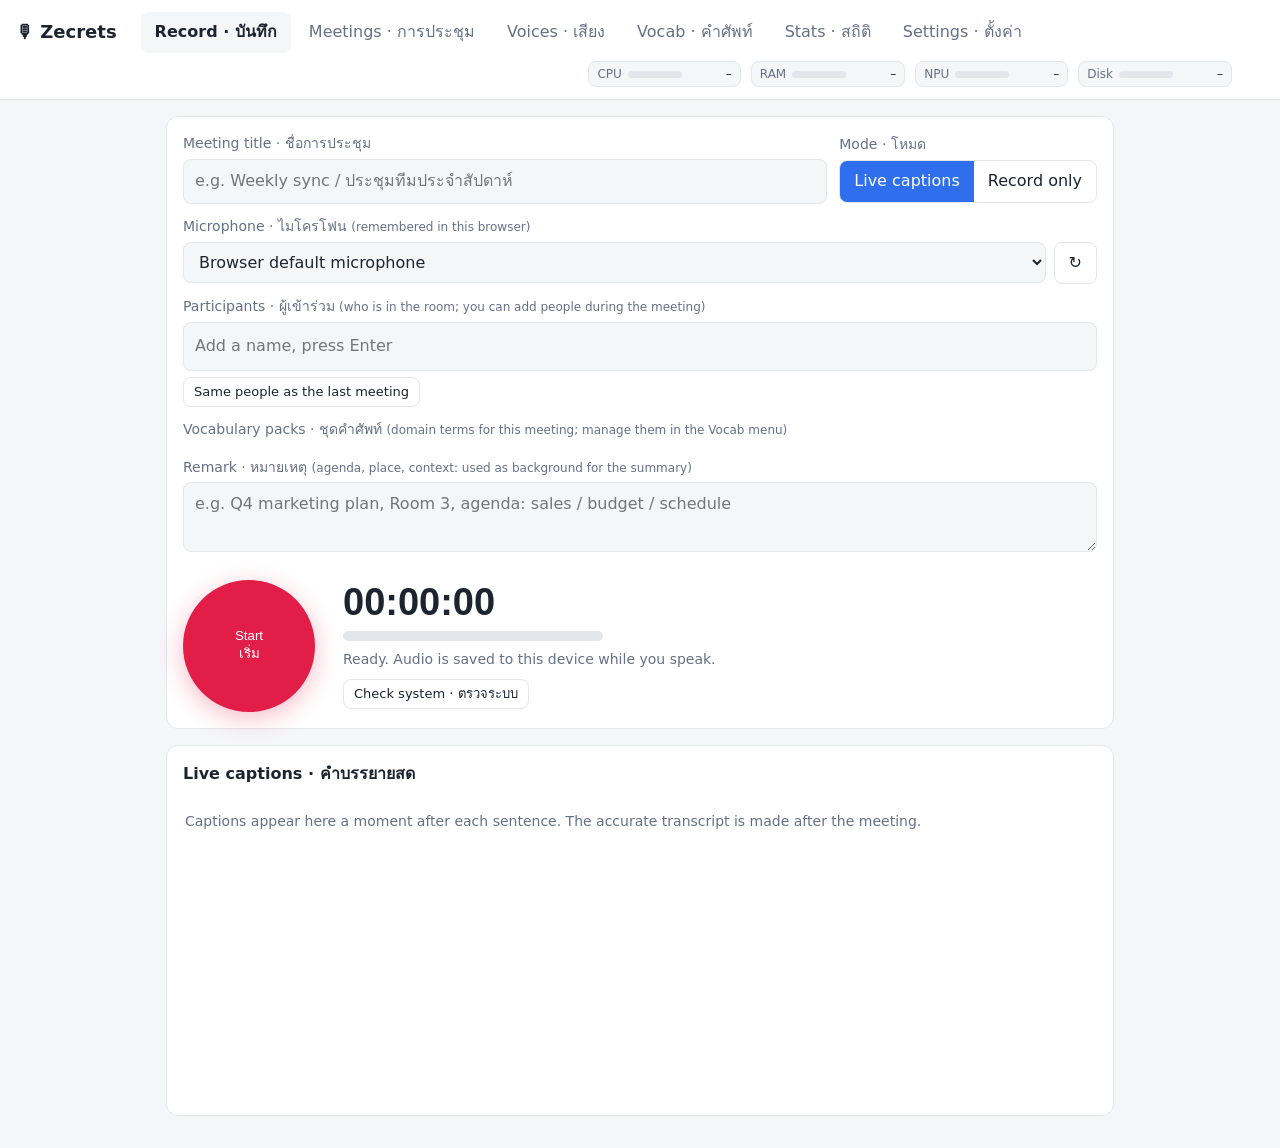
==== commit 1c71c05c: "Rename the product Secret/Secrets to Zecret/Zecrets everywhere in the project (UI, cookies zecret_*," ====
--- a/app/static/index.html
+++ b/app/static/index.html
@@ -3,7 +3,7 @@
 <head>
 <meta charset="utf-8">
 <meta name="viewport" content="width=device-width, initial-scale=1">
-<title>Secrets · Thai Meeting Recorder</title>
+<title>Zecrets · Thai Meeting Recorder</title>
 <link rel="stylesheet" href="/static/fonts.css">
 <style>
 :root{--bg:#f5f6f8;--card:#fff;--ink:#1c2430;--mute:#667085;--line:#e3e6eb;--acc:#2f6fed;--acc-ink:#fff;--ok:#16a34a;--warn:#d97706;--bad:#dc2626;--rec:#e11d48}
@@ -122,6 +122,8 @@
 .pf .ck b{min-width:210px;font-weight:600}.pf .ck .ic{width:18px;flex:none;text-align:center;font-weight:700}
 .pf .ok .ic{color:var(--ok)}.pf .warn .ic{color:var(--warn)}.pf .fail .ic{color:var(--bad)}.pf .info .ic,.pf .run .ic{color:var(--mute)}
 .pf .fail b,.pf .fail span{color:var(--bad)}
+.pf .opts{display:flex;gap:10px;flex-wrap:wrap;margin:8px 0}.pf .opt{flex:1 1 240px;text-align:left;border:2px solid var(--line);border-radius:10px;padding:10px 12px;background:var(--card);color:var(--ink);font:inherit;cursor:pointer}
+.pf .opt:hover{border-color:var(--acc)}.pf .opt.cur{border-color:var(--acc)}.pf .opt b{display:block;font-size:15px}.pf .opt small{display:block;color:var(--mute);margin-top:3px;line-height:1.35}.pf .opt .rec{color:var(--ok);font-weight:600}
 .engs{display:flex;flex-wrap:wrap;gap:6px;margin-top:10px}.engs .eg{border:1px solid var(--line);border-radius:99px;padding:2px 10px;font-size:13px;background:var(--card)}
 .engs .eg i{font-style:normal;color:var(--mute);margin-right:4px}.engs .eg.on{border-color:var(--ok)}.engs .eg.warn{border-color:var(--warn)}
 @media (max-width:640px){.pf .ck{flex-wrap:wrap;gap:2px 10px}.pf .ck b{min-width:0}}
@@ -182,11 +184,11 @@
 .alt-row .alt:hover { border-color: var(--acc); }
 </style>
 <link rel="stylesheet" href="/static/theme.css">
-<script>try { const t = localStorage.getItem("secrets_theme"); if (t) document.documentElement.dataset.theme = t; } catch {}</script>
+<script>try { const t = localStorage.getItem("zecrets_theme"); if (t) document.documentElement.dataset.theme = t; } catch {}</script>
 </head>
 <body>
 <header>
-  <h1>🎙 Secrets</h1>
+  <h1>🎙 Zecrets</h1>
   <nav><button data-tab="rec" class="on">Record · บันทึก</button><button data-tab="list">Meetings · การประชุม</button><button data-tab="voices">Voices · เสียง</button><button data-tab="vocab">Vocab · คำศัพท์</button><button data-tab="stats">Stats · สถิติ</button><button data-tab="bot">Bot · บอท</button><button data-tab="set">Settings · ตั้งค่า</button></nav>
   <div class="meters" id="meters" title="Click for details">
     <div class="gauge" id="g_cpu"><span>CPU</span><div class="gb"><i></i></div><span class="gv">–</span></div>
@@ -230,6 +232,7 @@
     <div class="rec-wrap" style="margin-top:20px">
       <button id="recBtn">Start<br>เริ่ม</button>
       <div><div class="timer" id="timer">00:00:00</div><div class="meter"><i id="meter"></i></div><div class="mute" id="recMsg" style="margin-top:8px">Ready. Audio is saved to this device while you speak.</div>
+        <div class="hide" id="recWarn" style="margin-top:6px;color:var(--bad);font-weight:600" aria-live="assertive"></div>
         <div class="engs hide" id="engStrip"></div>
         <button class="btn" id="pfBtn" style="margin-top:8px;font-size:13px;padding:4px 10px">Check system · ตรวจระบบ</button>
         <div class="row hide" id="recActions" style="margin-top:10px;gap:8px"><button class="btn pri" id="endBtn">End meeting · จบการประชุม</button><button class="btn danger" id="cancelBtn">Cancel meeting · ยกเลิก</button></div></div>
@@ -327,7 +330,7 @@
   <div class="tabs" id="vSub"><button class="btn pri" data-vs="lib">Voice library · คลังเสียง</button><button class="btn adm" data-vs="enrol">Enrol a voice · ลงทะเบียนเสียง</button><button class="btn adm" data-vs="who">Who is this? · ใครพูด</button></div>
   <div id="vsLib">
     <div class="card"><h2>Voice library · คลังเสียง</h2>
-      <p class="mute">Voiceprints let Secrets put a name on a participant automatically. They are biometric data: stored only on this device, collected with the person's consent, deleted on request. For playback, up to 40 seconds of each person's own speech is kept. Only administrators can change the library or play samples.</p>
+      <p class="mute">Voiceprints let Zecrets put a name on a participant automatically. They are biometric data: stored only on this device, collected with the person's consent, deleted on request. For playback, up to 40 seconds of each person's own speech is kept. Only administrators can change the library or play samples.</p>
       <div class="row" style="gap:8px"><input type="text" id="voiceQ" class="rok" placeholder="Search names and notes…" style="flex:1;min-width:200px;margin:0"><span class="mute" id="voiceCount"></span></div>
       <div id="voiceList" style="margin-top:10px"></div></div>
   </div>
@@ -453,7 +456,7 @@
     <div id="m_msg" style="margin-top:8px"></div>
   </div>
   <div data-sg="sys" class="card adm"><h2>Capacity &amp; limits · ขีดจำกัดการใช้งาน</h2>
-    <p class="mute">Secrets keeps the recording and live captions smooth: people are refused when free RAM or CPU would drop below these limits. The real limit can be lower than the number you set.</p>
+    <p class="mute">Zecrets keeps the recording and live captions smooth: people are refused when free RAM or CPU would drop below these limits. The real limit can be lower than the number you set.</p>
     <label>Most people who may join one meeting</label><input type="text" id="s_max_guests" inputmode="numeric">
     <label>RAM always kept free (GB)</label><input type="text" id="s_reserve_ram_gb" inputmode="decimal">
     <label>Do not let the CPU go above (%)</label><input type="text" id="s_cpu_limit_pct" inputmode="numeric">
@@ -464,7 +467,7 @@
     <div class="kv"><span>Allow participants to join a meeting from their own device</span><input type="checkbox" id="s_allow_join">
     <span>Add people who join to the meeting's participants</span><input type="checkbox" id="s_join_add_attendee"></div>
     <div class="kv"><span>Participants may send their own phone's microphone (they tap 🎤 on the join page; their words come out clean even when people talk at once)</span><input type="checkbox" id="s_guest_mic"></div>
-    <p class="mute">Off by default. When on, you choose per meeting (Record tab) whether to open joining. Guests follow the live captions through a secret link that works while the meeting is being recorded: they cannot open recordings, other meetings or settings. If you allow it, a participant can also tap 🎤 to send their own phone's microphone: it is kept with the meeting as their own track (the “mics” folder of the meeting) and used for their lines in the transcript. Only share the link with people in the room. Names are typed by the guests and are not verified. Phones show a certificate warning once (this box uses a self-signed certificate): tap “Advanced” and continue.</p>
+    <p class="mute">Off by default. When on, you choose per meeting (Record tab) whether to open joining. Guests follow the live captions through a zecret link that works while the meeting is being recorded: they cannot open recordings, other meetings or settings. If you allow it, a participant can also tap 🎤 to send their own phone's microphone: it is kept with the meeting as their own track (the “mics” folder of the meeting) and used for their lines in the transcript. Only share the link with people in the room. Names are typed by the guests and are not verified. Phones show a certificate warning once (this box uses a self-signed certificate): tap “Advanced” and continue.</p>
   </div>
   <div data-sg="asr" class="card adm"><h2>Speech recognition on the NPU · ถอดเสียงด้วย NPU</h2>
     <div class="kv"><span>Run the Typhoon Thai recogniser on the Hexagon NPU</span><input type="checkbox" id="s_asr_npu">
@@ -475,7 +478,8 @@
   <div data-sg="asr" class="card adm"><h2>Processing order · ลำดับการประมวลผล</h2>
     <div class="kv"><span>Run the accurate (Whisper) transcription while the meeting is still being recorded (slower CPU cores, low priority) so little is left to do after you stop</span><input type="checkbox" id="s_live_accurate">
     <span>Transcribe first, then work out who said what as a follow-up task (off = identify participants first)</span><input type="checkbox" id="s_speakers_after"></div>
-    <label>Summary model · โมเดลสรุป</label><select id="s_summary_model"><option value="typhoon-4b">Typhoon 2.5 Qwen3-4B — on the NPU (faster; 37 min meeting ≈ 15 min)</option><option value="typhoon-30b">Typhoon 2.5 Qwen3-30B-A3B — CPU (richer, more accurate Thai; 37 min meeting ≈ 25 min; needs ~18 GB RAM and the downloaded model file)</option></select><div id="cmpS" class="cmp"></div>
+    <label>Meeting language (default; asked again at Start) · ภาษาในที่ประชุม</label><select id="s_language"><option value="th">Thai · ไทย — Thai-only models (the most accurate for Thai speech)</option><option value="th-en">Thai + English · ไทยปนอังกฤษ — a Whisper model that keeps English words and sentences (Typhoon Whisper Large v3)</option><option value="en">English only — Whisper Large v3 Turbo; live captions by Whisper small.en, sentence by sentence; English summary</option></select>
+    <label>Summary model · โมเดลสรุป</label><select id="s_summary_model"><option value="typhoon-4b">Typhoon 2.5 Qwen3-4B — on the NPU (faster; 37 min meeting ≈ 15 min)</option><option value="typhoon-30b">Typhoon 2.5 Qwen3-30B-A3B — CPU (richer, more accurate Thai; 37 min meeting ≈ 25 min; needs ~18 GB RAM and the downloaded model file)</option><option value="gemma4-e4b">Gemma 4 E4B (Google, 2026) — CPU (recommended: correct figures in the test and the fastest; 5 min meeting ≈ 2.5 min, 10 min ≈ 8 min; needs the downloaded model file)</option></select><div id="cmpS" class="cmp"></div>
     <p class="mute">Only used when accuracy is “accurate”. The transcript is produced by one worker lane and everything after it (participants, summary, report) by another.</p>
   </div>
   <div data-sg="words" class="card adm"><h2>Planned meetings &amp; documents · แผนและเอกสาร</h2>
@@ -488,7 +492,7 @@
     <label>Names and jargon (one per line or comma-separated): used to repair misspelt names/terms in the transcript and to spell them correctly in the summary</label><textarea id="s_glossary"></textarea>
   </div>
   <div data-sg="words" class="card adm"><h2>Word collection · คลังคำที่แก้</h2>
-    <p class="mute">When the recogniser writes a wrong word, save it here with the right word. Every live caption (including what participants see) and every transcript is fixed from then on. Tip: correct a word in any transcript line and Secrets offers to remember it.</p>
+    <p class="mute">When the recogniser writes a wrong word, save it here with the right word. Every live caption (including what participants see) and every transcript is fixed from then on. Tip: correct a word in any transcript line and Zecrets offers to remember it.</p>
     <div id="wcList"></div>
     <div class="row" style="margin-top:8px;gap:8px;flex-wrap:wrap"><input type="text" id="wc_wrong" placeholder="Wrong · คำที่ผิด" style="flex:1;min-width:140px"><span>→</span><input type="text" id="wc_right" placeholder="Right · คำที่ถูก" style="flex:1;min-width:140px"><button class="btn" id="wc_add">Add</button></div>
     <div class="mute" id="wcMsg" style="margin-top:6px"></div>
@@ -507,7 +511,7 @@
   <div data-sg="sys" class="card adm"><h2>Header bar · แถบสถานะ</h2>
     <div class="kv"><span>CPU</span><input type="checkbox" id="s_res_cpu"><span>Memory (RAM)</span><input type="checkbox" id="s_res_ram"><span>NPU (estimate)</span><input type="checkbox" id="s_res_npu">
       <span>GPU (read only: clock, temperature, who has it open)</span><input type="checkbox" id="s_res_gpu"><span>Disk storage</span><input type="checkbox" id="s_res_disk"></div>
-    <p class="mute">Which gauges appear at the top of every page. Click the bar for all details. Secrets never uses the GPU.</p>
+    <p class="mute">Which gauges appear at the top of every page. Click the bar for all details. Zecrets never uses the GPU.</p>
   </div>
   <div data-sg="asr" class="card adm"><h2>Microphone (browser)</h2>
     <div class="kv"><span>Echo cancellation</span><input type="checkbox" id="s_mic_echo_cancel"><span>Noise suppression</span><input type="checkbox" id="s_mic_noise_suppress"><span>Auto gain</span><input type="checkbox" id="s_mic_auto_gain"></div>
@@ -549,7 +553,7 @@
 <script>
 const $ = (s, r = document) => r.querySelector(s);
 const el = (tag, props = {}, ...kids) => { const e = Object.assign(document.createElement(tag), props); kids.flat().forEach(k => e.append(k)); return e; };
-const csrfToken = () => decodeURIComponent((document.cookie.match(/(?:^|; )secret_csrf=([^;]*)/) || [])[1] || "");
+const csrfToken = () => decodeURIComponent((document.cookie.match(/(?:^|; )zecret_csrf=([^;]*)/) || [])[1] || "");
 const api = async (path, opt = {}) => {
   const r = await fetch("/api" + path, { ...opt, headers: { "Content-Type": "application/json", "X-CSRF-Token": csrfToken() }, body: opt.body && JSON.stringify(opt.body) });
   if (r.status === 401) { location.href = "/login"; throw new Error("signed out"); }
@@ -565,18 +569,30 @@
 let settings = {}, tab = "rec", openId = null;
 
 /* ---------- microphone choice (device ids belong to this browser, so it is kept in localStorage) ---------- */
-const micConstraint = () => { const id = localStorage.getItem("secrets.mic") || ""; return id ? { deviceId: { exact: id } } : {}; };
+const micConstraint = () => { const id = localStorage.getItem("zecrets.mic") || ""; return id ? { deviceId: { exact: id } } : {}; };
 async function getMic(audio, msgEl) {   // the chosen microphone, or the default one when it is not connected any more
   try { return await navigator.mediaDevices.getUserMedia({ audio: { ...micConstraint(), ...audio } }); }
   catch (e) { if (!micConstraint().deviceId || !["OverconstrainedError", "NotFoundError"].includes(e.name)) throw e;
     const s = await navigator.mediaDevices.getUserMedia({ audio }); if (msgEl) setTimeout(() => { msgEl.textContent = "⚠ The chosen microphone is not connected: using the default one. " + msgEl.textContent; }, 1500); return s; }
 }
+let micAsked = false;
+async function allowMic() {   // the browser shows device ids and names only after the page was allowed to use the microphone once: ask (a user gesture), then release it
+  if (!window.isSecureContext) { $("#recMsg").textContent = "The microphone needs HTTPS: open this page via https://"; return false; }
+  try { const s = await navigator.mediaDevices.getUserMedia({ audio: true }); s.getTracks().forEach(t => t.stop()); micAsked = true; return true; }
+  catch (e) { $("#recMsg").textContent = "The browser did not allow the microphone (" + e.name + "): allow it in the address bar's site settings, then press ↻."; return false; }
+}
 async function listMics() {
   if (!navigator.mediaDevices || !navigator.mediaDevices.enumerateDevices) return;
   let devs = []; try { devs = (await navigator.mediaDevices.enumerateDevices()).filter(d => d.kind === "audioinput"); } catch { return; }
-  const sel = $("#micSel"), cur = localStorage.getItem("secrets.mic") || "";
-  sel.replaceChildren(el("option", { value: "", textContent: "Browser default microphone" }), ...devs.filter(d => d.deviceId && d.deviceId !== "default").map((d, i) => el("option", { value: d.deviceId, textContent: d.label || `Microphone ${i + 1} (name shown after the first recording)`, selected: d.deviceId === cur })));
+  const sel = $("#micSel"), cur = localStorage.getItem("zecrets.mic") || "";
+  const known = devs.filter(d => d.deviceId && d.deviceId !== "default");
+  sel.replaceChildren(el("option", { value: "", textContent: "Browser default microphone" }), ...known.map((d, i) => el("option", { value: d.deviceId, textContent: d.label || `Microphone ${i + 1} (name shown after the first recording)`, selected: d.deviceId === cur })));
+  if (!known.length && devs.length) sel.append(el("option", { value: "", disabled: true, textContent: "(press ↻ and allow the microphone to see the list)" }));  // Chrome before permission: inputs without id or name
   if (cur && !devs.some(d => d.deviceId === cur)) sel.append(el("option", { value: cur, textContent: "Saved microphone (not connected now)", selected: true }));
+  return known.length;
+}
+async function refreshMics() {   // ↻, or the first opening of the list while it is empty: get permission once, then list
+  if (!(await listMics()) && !micAsked && await allowMic()) await listMics();
 }
 /* ---------- resource bar (CPU / RAM / NPU / GPU / disk) + live-meeting banner ---------- */
 let sysOn = false, lastSys = null;
@@ -618,14 +634,14 @@
     el("h3", { textContent: "Memory" }), row(`${m.used_gb.toFixed(1)} of ${m.total_gb.toFixed(1)} GB used`, `${m.avail_gb.toFixed(1)} GB free`), bar(m.pct, m.pct > 92 ? "var(--bad)" : m.pct > 80 ? "var(--warn)" : ""), row("Swap in use", m.swap_used_gb.toFixed(1) + " GB"),
     ...(s.procs || []).slice(0, 5).map(x => row(x.name, x.rss_mb + " MB")),
     el("h3", { textContent: "NPU (estimate)" }), row(s.npu.state === "idle" ? "Nobody is using the NPU" : "In use by " + s.npu.holders.map(h => h.name).join(", "), s.npu.state === "active" ? `driver ${s.npu.driver_pct}%` : s.npu.state),
-    el("div", { className: "mute", style: "font-size:12px", textContent: s.npu.note }), el("div", { className: "mute", style: "font-size:12px", textContent: "Secrets itself runs on the CPU and leaves the NPU to other apps." }),
+    el("div", { className: "mute", style: "font-size:12px", textContent: s.npu.note }), el("div", { className: "mute", style: "font-size:12px", textContent: "Zecrets itself runs on the CPU and leaves the NPU to other apps." }),
     ...(s.gpu && s.gpu.present ? [el("h3", { textContent: "GPU (read only)" }), row(s.gpu.holders.length ? "Open in " + s.gpu.holders.map(h => h.name).join(", ") : "No process of yours has the GPU open", `${s.gpu.freq_mhz} / ${s.gpu.max_mhz} MHz` + (s.gpu.temp_c ? ` · ${s.gpu.temp_c} °C` : "")),
       el("div", { className: "mute", style: "font-size:12px", textContent: s.gpu.note })] : []),
     ...(s.disk && s.disk.total_gb ? [el("h3", { textContent: "Disk storage" }), row(`${s.disk.used_gb} of ${s.disk.total_gb} GB used`, `${s.disk.free_gb} GB free`), bar(s.disk.pct, s.disk.pct > 95 ? "var(--bad)" : s.disk.pct > 85 ? "var(--warn)" : ""),
       row("Meetings (audio, transcripts, summaries)", s.disk.meetings_gb != null ? s.disk.meetings_gb + " GB" : "…"), row("Voice library", s.disk.voices_mb != null ? s.disk.voices_mb + " MB" : "…"),
       el("div", { className: "mute", style: "font-size:12px", textContent: "Recording refuses to start below 1.5 GB free and stops cleanly below 0.5 GB." })] : []),
     el("h3", { textContent: "Capacity for this meeting" }), el("div", { textContent: c.text }), ...c.warnings.map(w => el("div", { style: "color:var(--warn);margin-top:4px", textContent: "⚠ " + w })),
-    el("div", { className: "mute", style: "font-size:12px;margin-top:6px", textContent: `Secrets now: web ${s.secrets.web_mb || 0} MB · worker ${s.secrets.worker_mb || 0} MB · summary model ${s.secrets.llm_mb || 0} MB · bot model ${s.secrets.bot_llm_mb || 0} MB` }));
+    el("div", { className: "mute", style: "font-size:12px;margin-top:6px", textContent: `Zecrets now: web ${s.zecrets.web_mb || 0} MB · worker ${s.zecrets.worker_mb || 0} MB · summary model ${s.zecrets.llm_mb || 0} MB · bot model ${s.zecrets.bot_llm_mb || 0} MB` }));
 }
 $("#meters").onclick = e => { e.stopPropagation(); sysOn = !sysOn; $("#sysPanel").classList.toggle("hide", !sysOn); if (sysOn && lastSys) renderSys(lastSys); };
 document.addEventListener("click", e => { if (sysOn && !$("#sysPanel").contains(e.target)) { sysOn = false; $("#sysPanel").classList.add("hide"); } });
@@ -692,7 +708,7 @@
 setInterval(refreshStatus, 8000); refreshStatus();
 
 /* ---------- recording ---------- */
-let planId = null, recording = false, resumeFrom = null, modeInit = false, mode = "live", ws, ctx, stream, node, wake, meetingId = null, stopping = false, pending = [], retry = 0, startedAt = 0, baseSec = 0;
+let planId = null, planLang = null, recording = false, resumeFrom = null, modeInit = false, mode = "live", ws, ctx, stream, node, wake, meetingId = null, stopping = false, pending = [], retry = 0, startedAt = 0, baseSec = 0;
 function setMode(m) { mode = m; document.querySelectorAll("#modeSeg button").forEach(b => b.classList.toggle("on", b.dataset.m === m)); $("#capCard").classList.toggle("hide", m !== "live"); }
 document.querySelectorAll("#modeSeg button").forEach(b => b.onclick = () => { if (!recording) { setMode(b.dataset.m); api("/settings", { method: "PUT", body: { mode: b.dataset.m } }).catch(() => {}); } });
 
@@ -721,6 +737,7 @@
 }
 function connect() {
   const q = new URLSearchParams({ mode, title: $("#title").value });
+  if (!meetingId && !resumeFrom) q.set("lang", lang);
   if (packSel && !meetingId && !resumeFrom && !planId) q.set("packs", [...packSel].join("|"));
   if (planId && !meetingId && !resumeFrom) q.set("plan", planId);
   else if (recPeople.get().length && !meetingId && !resumeFrom) q.set("participants", recPeople.get().join("|"));
@@ -732,12 +749,14 @@
     if (m.type === "started") {
       meetingId = m.id; resumeFrom = null; baseSec = m.base; pushDetails();
       if ($("#recJoin").checked && settings.allow_join) joinSet(true);
-      if (botCfg && botCfg.enabled) pushBot(true); startedAt = Date.now(); $("#recMsg").textContent = "Recording… audio is saved on this device.";
+      if (botCfg && botCfg.enabled) pushBot(true); startedAt = Date.now(); $("#recMsg").textContent = "Recording… audio is saved on this device." + (lastHeard ? ` Sound check ✓ heard “${lastHeard}”.` : "");
       showEngines(m.engines, true);
       for (const b of pending) ws.send(b); pending = [];   // audio captured while the link was down
     } else if (m.type === "level") {
       $("#meter").style.width = m.db == null ? "0" : Math.max(0, Math.min(100, (m.db + 60) * 2)) + "%";
     } else if (m.type === "caption") addCap(m);
+    else if (m.type === "notice") recWarn(m.clear ? "" : "⚠ " + m.message);
+    else if (m.type === "guests") { if (m.open) renderJoin(m); }
     else if (m.type === "partial") setPartial(m);
     else if (m.type === "error") { $("#recMsg").textContent = "⚠ " + m.message; if (!meetingId) { endLocal(); resumeFrom = null; } }
     else if (m.type === "bot") botPush(m);
@@ -773,15 +792,73 @@
   if (tr && (tr.muted || tr.readyState !== "live")) return { id: "mic", label: "Microphone", status: "fail", detail: `${name}: muted or not delivering sound` };
   return { id: "mic", label: "Microphone", status: db < -60 ? "warn" : "ok", detail: `${name} · level ${db.toFixed(0)} dB` + (db < -60 ? ": almost silent, check that it is not muted (say something while checking)" : "") };
 }
+const SOUND_CHECK_S = 4;
+let lastHeard = "";
+function recWarn(text) { const w = $("#recWarn"); w.textContent = text; w.classList.toggle("hide", !text); }
+async function soundCheck(onTick) {   // a few seconds from the real microphone through the same 16 kHz path as a meeting; the server measures it and runs the speech model on it
+  const a = new AudioContext(); await a.resume();
+  let n; try { await a.audioWorklet.addModule("/static/pcm-worklet.js"); n = new AudioWorkletNode(a, "pcm-downsampler"); a.createMediaStreamSource(stream).connect(n); }
+  catch (e) { a.close().catch(() => {}); return [{ id: "sound", label: "Sound check", status: "fail", detail: "the browser could not capture audio: " + e.message }]; }
+  const chunks = []; let peak = 0;
+  n.port.onmessage = e => { chunks.push(e.data); let p = 0; for (const x of new Int16Array(e.data)) { const ax = Math.abs(x); if (ax > p) p = ax; } peak = p / 32768; };
+  const t0 = Date.now(), DUR = SOUND_CHECK_S * 1000;
+  while (Date.now() - t0 < DUR) { await new Promise(r => setTimeout(r, 100)); onTick(peak > 0 ? 20 * Math.log10(peak) : -120, (DUR - (Date.now() - t0)) / 1000); }
+  n.port.onmessage = null; n.disconnect(); a.close().catch(() => {});
+  try {
+    const r = await fetch("/api/preflight/sound?mode=" + mode, { method: "POST", headers: { "Content-Type": "application/octet-stream", "X-CSRF-Token": csrfToken() }, body: new Blob(chunks) });
+    if (r.status === 401) { location.href = "/login"; throw new Error("signed out"); }
+    if (!r.ok) { let m = r.statusText; try { m = (await r.json()).detail || m; } catch {} throw new Error(m); }
+    const j = await r.json(); lastHeard = j.text || ""; return j.checks;
+  } catch (e) { return [{ id: "sound", label: "Sound check", status: "fail", detail: "the sample could not be checked by the server: " + e.message }]; }
+}
+const LANG_TXT = { th: "Thai · ไทย", "th-en": "Thai + English · ไทยปนอังกฤษ", en: "English only" };
+let lang = "th";   // this meeting's language (chosen at Start; the default is in Settings; a planned meeting brings its own)
+async function chooseMode() {   // pressed Start: this meeting with live captions, or record only? and in which language? (the Record-tab switch is only the default)
+  let e = null; try { e = await api("/engines"); } catch {}
+  if (e && e.language_default && !(planId && planLang)) lang = planId && planLang ? planLang : e.language_default;
+  if (planId && planLang) lang = planLang;
+  const box = $("#preflight"); box.classList.remove("hide");
+  return new Promise(resolve => {
+    const langNote = () => { const p = e && e.language_plans && e.language_plans[lang]; return p ? `${LANG_TXT[lang]}: live captions ${p.live.name}${p.live.note ? " (" + p.live.note + ")" : ""} · transcript ${p.after.uses}${p.after.note ? " (" + p.after.note + ")" : ""}` : LANG_TXT[lang]; };
+    const langRow = el("div", { className: "seg", id: "langSeg" }, ...Object.keys(LANG_TXT).map(k => el("button", { type: "button", className: k === lang ? "on" : "", textContent: LANG_TXT[k], onclick: () => { lang = k; [...langRow.children].forEach(b => b.classList.toggle("on", b.textContent === LANG_TXT[k])); langInfo.textContent = langNote(); } })));
+    const langInfo = el("small", { className: "mute", style: "display:block;margin-top:4px", textContent: langNote() });
+    const opt = (m, title, what, model) => el("button", { className: "opt" + (m === mode ? " cur" : ""), type: "button", onclick: () => { box.classList.add("hide"); resolve(m); } },
+      el("b", { textContent: (m === mode ? "● " : "○ ") + title }), el("small", { textContent: what }), model ? el("small", { textContent: model }) : "",
+      e && e.recommend === m ? el("small", { className: "rec", textContent: "Recommended now: " + e.busy + ", so the processor is already busy" }) : "");
+    box.replaceChildren(el("h3", { textContent: "How should this meeting run? · การประชุมนี้ใช้โหมดไหน" }),
+      el("div", { className: "opts" },
+        opt("live", "Live captions · คำบรรยายสด", "Sentences appear on this screen and on the phones that joined, a moment after they are said; the full transcript is still made afterwards. Uses the processor during the meeting.", e ? "Live model: " + e.live.name + (e.live.note ? " · " + e.live.note : "") : ""),
+        opt("after", "Record only · บันทึกอย่างเดียว", "Nothing is shown during the meeting; the transcript, speakers and summary are made afterwards. Lightest on the box and the safest choice when it is busy.", e ? "Transcript afterwards: " + e.after.uses : "")),
+      el("div", { style: "margin:10px 0 6px" }, el("b", { textContent: "Language spoken in this meeting · ภาษาที่ใช้ในการประชุม" }), langRow, langInfo),
+      el("div", { className: "row", style: "gap:8px" }, el("button", { className: "btn", textContent: "Cancel", onclick: () => { box.classList.add("hide"); resolve(null); } }),
+        el("span", { className: "mute", style: "font-size:13px", textContent: "The highlighted mode is the current default (the Mode switch above); the language default is in Settings." })));
+    box.scrollIntoView({ block: "center" });  // "nearest" leaves the heading under the sticky top bar
+  });
+}
 let pfRunning = false;
 async function preflight(thenStart) {
-  if (pfRunning) return; pfRunning = true;
+  if (pfRunning) return;
+  if (thenStart && !resumeFrom) {   // a fresh meeting: decide its mode first (a continued meeting keeps the mode it was started with)
+    const m = await chooseMode();
+    if (!m) return;
+    if (m !== mode) { setMode(m); if (isAdmin()) api("/settings", { method: "PUT", body: { mode: m } }).catch(() => {}); }
+  }
+  pfRunning = true;
   const btn = $("#recBtn"); if (thenStart) { btn.disabled = true; btn.innerHTML = "Checking…<br>กำลังตรวจ"; }
-  renderPreflight([{ label: "Microphone", status: "run", detail: "listening for 1.5 s…" }, { label: "Server, worker, disk, models", status: "run", detail: "checking…" }], "System check · ตรวจระบบก่อนเริ่ม");
-  let srv;
-  const [mic] = await Promise.all([micCheck(), api("/preflight?mode=" + mode).then(r => { srv = r; }).catch(e => { srv = { status: "fail", checks: [{ id: "server", label: "Server", status: "fail", detail: "not reachable: " + e.message }] }; })]);
+  const HEAD = "System check · ตรวจระบบก่อนเริ่ม", SRV = { label: "Server, worker, disk, models", status: "run", detail: "checking…" };
+  renderPreflight([{ label: "Microphone", status: "run", detail: "listening for 1.5 s…" }, { label: "Sound check", status: "run", detail: "waits for the microphone…" }, SRV], HEAD);
+  let srv, snd = [];
+  const srvP = api("/preflight?mode=" + mode + "&lang=" + lang).then(r => { srv = r; }).catch(e => { srv = { status: "fail", checks: [{ id: "server", label: "Server", status: "fail", detail: "not reachable: " + e.message }] }; });
+  const mic = await micCheck();
+  lastHeard = "";
+  if (mic.status !== "fail") {   // the microphone is open: ask for a sentence and send it through the real path
+    const bar = (db, left) => "🎤 Say a short sentence now · พูดประโยคสั้น ๆ  " + "█".repeat(Math.max(0, Math.min(10, Math.round((db + 60) / 5)))) + "░".repeat(10 - Math.max(0, Math.min(10, Math.round((db + 60) / 5)))) + `  ${Math.ceil(left)} s`;
+    snd = await soundCheck((db, left) => renderPreflight([mic, { label: "Sound check", status: "run", detail: bar(db, left) }, srv ? { ...SRV, status: "ok", detail: "done" } : SRV], HEAD));
+    renderPreflight([mic, ...snd, srv ? { ...SRV, status: "ok", detail: "done" } : SRV], HEAD);
+  } else snd = [{ id: "sound", label: "Sound check", status: "info", detail: "skipped: the microphone is not available" }];
+  await srvP;
   pfRunning = false; btn.disabled = false; btn.innerHTML = "Start<br>เริ่ม";
-  const checks = [mic, ...srv.checks], worst = checks.some(c => c.status === "fail") ? "fail" : checks.some(c => c.status === "warn") ? "warn" : "ok";
+  const checks = [mic, ...snd, ...srv.checks], worst = checks.some(c => c.status === "fail") ? "fail" : checks.some(c => c.status === "warn") ? "warn" : "ok";
   if (srv.engines) showEngines(srv.engines, false);
   const stopMic = () => { if (!recording && stream) { stream.getTracks().forEach(t => t.stop()); stream = null; } };
   if (worst === "fail") { stopMic(); renderPreflight(checks, "✕ Not ready: fix the red items, then check again", [el("button", { className: "btn pri", textContent: "Check again", onclick: () => preflight(thenStart) })]); return; }
@@ -797,6 +874,7 @@
   if (!e) return;
   const strip = $("#engStrip"), chip_ = (label, text, cls) => el("span", { className: "eg " + (cls || "") }, el("i", { textContent: label }), text);
   const parts = [];
+  if (e.language && LANG_TXT[e.language]) parts.push(chip_("Language:", LANG_TXT[e.language]));
   if (mode === "live") parts.push(chip_(live ? "● Transcribing live:" : "Live captions:", e.live.name, live ? (e.live.note ? "warn" : "on") : (e.live.note ? "warn" : "")));
   else parts.push(chip_("Live captions:", "off (Record only)"));
   const a = chip_("After the meeting:", e.after.uses, e.after.ok ? "" : "warn"), su = chip_("Summary:", e.summary.uses + (e.summary.auto ? "" : " · on request"), e.summary.ok ? "" : "warn");
@@ -814,6 +892,7 @@
   } catch (e) { $("#recMsg").textContent = "Microphone error: " + e.message; return; }
   ctx = new AudioContext(); await ctx.resume(); await ctx.audioWorklet.addModule("/static/pcm-worklet.js");
   node = new AudioWorkletNode(ctx, "pcm-downsampler"); ctx.createMediaStreamSource(stream).connect(node);
+  watchMic();
   node.port.onmessage = e => {
     if (ws && ws.readyState === 1 && meetingId) ws.send(e.data);
     else { pending.push(e.data); if (pending.length > 15000) pending.shift(); }  // up to ~5 minutes while offline
@@ -822,14 +901,28 @@
   recording = true; stopping = false; meetingId = null; pending = []; $("#caps").replaceChildren(el("span", { className: "mute", textContent: "Listening…" }));
   ui(true); connect(); tick();
 }
+function watchMic() {   // the microphone during a meeting: muted by the system / unplugged -> warning; unplugged -> the default microphone takes over
+  const tr = stream && stream.getAudioTracks()[0]; if (!tr) return;
+  tr.onmute = () => { if (recording) recWarn("⚠ The microphone stopped delivering sound (muted by the system, or unplugged)."); };
+  tr.onunmute = () => recWarn("");
+  tr.onended = async () => {
+    if (!recording || stopping) return;
+    recWarn("⚠ The microphone was disconnected: switching to another one…");
+    try {
+      stream = await navigator.mediaDevices.getUserMedia({ audio: { channelCount: 1, echoCancellation: !!settings.mic_echo_cancel, noiseSuppression: !!settings.mic_noise_suppress, autoGainControl: !!settings.mic_auto_gain } });
+      ctx.createMediaStreamSource(stream).connect(node); watchMic(); listMics();
+      recWarn("⚠ Microphone changed to “" + ((stream.getAudioTracks()[0] || {}).label || "the default microphone") + "”: check that it picks up the room.");
+    } catch (e) { recWarn("⚠ No microphone: nothing is being recorded. Plug one in (the recording continues by itself) or press Stop."); }
+  };
+}
 function tick() { if (!recording) return; $("#timer").textContent = fmt(baseSec + (Date.now() - startedAt) / 1000); requestAnimationFrame(() => setTimeout(tick, 500)); }
 function ui(on) { const b = $("#recBtn"); $("#recActions").classList.toggle("hide", !on); b.classList.toggle("live", on); b.innerHTML = on ? "Stop<br>หยุด" : "Start<br>เริ่ม"; $("#title").disabled = on; $("#pfBtn").classList.toggle("hide", on); if (!on) $("#engStrip").classList.add("hide"); }
 function endLocal() {
   recording = false; stream && stream.getTracks().forEach(t => t.stop()); node && node.disconnect(); ctx && ctx.state !== "closed" && ctx.close().catch(() => {}); wake && wake.release().catch(() => {});
-  ui(false); $("#meter").style.width = "0";
+  ui(false); $("#meter").style.width = "0"; recWarn("");
 }
 function finished(m) {
-  endLocal(); meetingId = null; $("#timer").textContent = "00:00:00"; $("#recRemark").value = ""; recPeople.set([]); $("#title").value = ""; planId = null; loadPlans(); $("#joinPanel").classList.add("hide"); $("#joinPanel").replaceChildren(); $("#recJoin").checked = true; renderRecQr(); botEnded();
+  endLocal(); meetingId = null; $("#timer").textContent = "00:00:00"; $("#recRemark").value = ""; recPeople.set([]); $("#title").value = ""; planId = null; planLang = null; loadPlans(); $("#joinPanel").classList.add("hide"); $("#joinPanel").replaceChildren(); $("#recJoin").checked = true; renderRecQr(); botEnded();
   $("#recMsg").textContent = m.status === "recorded" ? "Saved ✓ — processing in the background. Open Meetings to follow it." : "Recording stopped (" + m.status + ").";
 }
 $("#recBtn").onclick = () => {
@@ -889,7 +982,9 @@
   if (!j.open) { box.classList.add("hide"); box.replaceChildren(); return; }
   box.classList.remove("hide");
   const nMic = j.guests.filter(g => g.mic).length;
-  const guestsText = j.guests.length ? `${j.guests.length} joined: ` + j.guests.map(g => g.name + (g.mic ? " 🎤" : "")).join(", ") + (nMic ? ` · 🎤 ${nMic} sending their own microphone` : "") : "Nobody has joined yet.";
+  const SND = { ok: "✓", warn: "!", fail: "✕" }, nSilent = j.guests.filter(g => g.mic && g.silent).length;
+  const guestsText = j.guests.length ? `${j.guests.length} joined: ` + j.guests.map(g => g.name + (g.mic ? " 🎤" + (g.sound ? SND[g.sound] : "") + (g.silent ? " ⚠ no sound" : "") : "")).join(", ")
+    + (nMic ? ` · 🎤 ${nMic} sending their own microphone (🎤✓ passed the sound check)` : "") + (nSilent ? ` · ⚠ ${nSilent} phone${nSilent > 1 ? "s" : ""} silent: ask them to check the microphone` : "") : "Nobody has joined yet.";
   box.replaceChildren(el("div", { className: "row", style: "align-items:center" }, el("span", { className: "tag on", textContent: "● Joining is open: the QR code beside Stop connects to this meeting" }),
     el("button", { className: "btn", textContent: "Stop joining", onclick: () => { $("#recJoin").checked = false; joinSet(false); renderRecQr(); } })),
     el("div", { id: "joinGuests", style: "margin-top:8px", textContent: guestsText }));
@@ -1035,7 +1130,7 @@
 const STATUS_ORDER = ["planned", "recording", "interrupted", "recorded", "transcribing", "analysing", "transcribed", "summarizing", "done", "error"];
 const HAS = [["summary", "Summary"], ["report", "Report"], ["speakers", "Participants"], ["agenda", "Agenda"], ["materials", "Documents"], ["bot", "Bot"], ["email", "Emailed"]];
 let T = { q: "", fields: "all", status: [], date_from: "", date_to: "", person: "", min_min: "", max_min: "", has: [], sort: "created", dir: "desc", page: 1, size: 25 }, tData = null, tSel = new Map(), tDeb = null;
-try { const s = JSON.parse(localStorage.getItem("secrets.table") || "{}"); for (const k of ["fields", "sort", "dir", "size"]) if (s[k]) T[k] = s[k]; } catch {}
+try { const s = JSON.parse(localStorage.getItem("zecrets.table") || "{}"); for (const k of ["fields", "sort", "dir", "size"]) if (s[k]) T[k] = s[k]; } catch {}
 const fdt = s => (s || "").replace("T", " ").slice(0, 16);
 function tQuery(withPaging = true) {
   const p = new URLSearchParams(); const add = (k, v) => { if (v !== "" && v != null && !(Array.isArray(v) && !v.length)) p.set(k, Array.isArray(v) ? v.join(",") : v); };
@@ -1190,7 +1285,7 @@
   if (tData.rows.some(r => ["transcribing", "summarizing", "analysing"].includes(r.status))) {
     try { (await api("/meetings")).forEach(m => { tLive[m.id] = m; }); } catch {}
   }
-  T.page = tData.page; try { localStorage.setItem("secrets.table", JSON.stringify({ fields: T.fields, sort: T.sort, dir: T.dir, size: T.size })); } catch {}
+  T.page = tData.page; try { localStorage.setItem("zecrets.table", JSON.stringify({ fields: T.fields, sort: T.sort, dir: T.dir, size: T.size })); } catch {}
   renderStatusChips(); renderTable(); renderPager(); renderBulk();
 }
 function renderStatusChips() {
@@ -1469,7 +1564,7 @@
 
 async function renderSpeakers(body, d, busy) {
   if (!d.speakers.length) {
-    body.append(el("p", { className: "mute", textContent: "No participant information for this meeting yet. Secrets can analyse the recording and label who said what, without transcribing again (your text corrections are kept)." }),
+    body.append(el("p", { className: "mute", textContent: "No participant information for this meeting yet. Zecrets can analyse the recording and label who said what, without transcribing again (your text corrections are kept)." }),
       el("button", { className: "btn pri", textContent: "Identify participants now", disabled: busy || !d.transcript || !d.has_audio, onclick: () => again("speakers") }));
     return;
   }
@@ -1591,7 +1686,7 @@
 }
 
 /* ---------- settings ---------- */
-const BOOLS = ["auto_process", "auto_summary", "mic_echo_cancel", "mic_noise_suppress", "mic_auto_gain", "identify_speakers", "live_speakers", "allow_join", "join_add_attendee", "allow_enroll", "meeting_bot_ui", "asr_npu", "live_accurate", "speakers_after", "live_partial", "numbers_arabic", "english_words", "use_materials", "apply_term_corrections", "summary_use_passages", "res_cpu", "res_ram", "res_npu", "res_gpu", "res_disk", "handsfree_enroll", "cross_meeting_match", "separate_overlaps", "guest_mic", "batch_night", "batch_weekends"], TEXTS = ["batch_start", "batch_end", "handsfree_wake", "handsfree_lang", "tts_engine", "accuracy", "live_engine", "summary_model", "glossary", "corrections", "guide_name", "guide_lang", "guide_wifi"];
+const BOOLS = ["auto_process", "auto_summary", "mic_echo_cancel", "mic_noise_suppress", "mic_auto_gain", "identify_speakers", "live_speakers", "allow_join", "join_add_attendee", "allow_enroll", "meeting_bot_ui", "asr_npu", "live_accurate", "speakers_after", "live_partial", "numbers_arabic", "english_words", "use_materials", "apply_term_corrections", "summary_use_passages", "res_cpu", "res_ram", "res_npu", "res_gpu", "res_disk", "handsfree_enroll", "cross_meeting_match", "separate_overlaps", "guest_mic", "batch_night", "batch_weekends"], TEXTS = ["language", "batch_start", "batch_end", "handsfree_wake", "handsfree_lang", "tts_engine", "accuracy", "live_engine", "summary_model", "glossary", "corrections", "guide_name", "guide_lang", "guide_wifi"];
 async function loadWords(res) {
   const r = res || await api("/words"), box = $("#wcList"); $("#s_corrections").value = r.text; if (typeof settings === "object") settings.corrections = r.text;
   box.replaceChildren(...(r.rules.length ? r.rules.map(x => el("div", { className: "row", style: "gap:8px;padding:3px 0" }, el("span", { className: "tag", textContent: x.wrong }), "→", el("b", { textContent: x.right || "(delete)" }), el("span", { style: "flex:1" }),
@@ -1681,7 +1776,7 @@
 }
 async function ttsPrewarm() {   // the fixed guidance sentences (and those with the wake name) are made ahead in the Pathumma voice
   if (settings.tts_engine !== "pathumma-f5") { ttsInfo(); return; }
-  const T = HF_TEXT[(settings.handsfree_lang || "th") === "en" ? "en" : "th"], wake = settings.handsfree_wake || "Secrets";
+  const T = HF_TEXT[(settings.handsfree_lang || "th") === "en" ? "en" : "th"], wake = settings.handsfree_wake || "Zecrets";
   const texts = Object.entries(T).flatMap(([k, v]) => typeof v === "string" ? [v] : ["start", "back"].includes(k) ? [v(wake)] : []);
   try { await api("/tts/prewarm", { method: "POST", body: { texts } }); } catch {}
   ttsInfo();
@@ -1878,10 +1973,11 @@
   $("#planBox").classList.toggle("hide", !r.rows.length && !cur);
 }
 $("#planSel").onchange = async () => {
-  const id = $("#planSel").value; planId = id || null; $("#planNote").textContent = ""; if (!id) return;
+  const id = $("#planSel").value; planId = id || null; planLang = null; $("#planNote").textContent = ""; if (!id) return;
   try { const d = await api("/meetings/" + id), m = await api(`/meetings/${id}/materials`); $("#title").value = d.state.title; recPeople.set(d.state.participants || []); $("#recRemark").value = d.state.remark || "";
     if (botCfg && d.state.agenda && d.state.agenda.length) { botCfg.agenda = JSON.parse(JSON.stringify(d.state.agenda)); renderBotCard(); }
-    $("#planNote").textContent = `${(d.state.agenda || []).length} agenda item(s) · ${m.docs.length} document(s) will be used`; } catch (e) { $("#planNote").textContent = e.message; }
+    planLang = d.state.language && LANG_TXT[d.state.language] ? d.state.language : null;
+    $("#planNote").textContent = `${(d.state.agenda || []).length} agenda item(s) · ${m.docs.length} document(s) will be used` + (planLang ? ` · language: ${LANG_TXT[planLang]}` : ""); } catch (e) { $("#planNote").textContent = e.message; }
 };
 async function startFromPlan(id) { show("rec"); await loadPlans(); $("#planSel").value = id; $("#planSel").onchange(); window.scrollTo(0, 0); }
 async function openPlan() {
@@ -1891,6 +1987,9 @@
   const st = d.state, id = st.id; let m; try { m = await api(`/meetings/${id}/materials`); } catch (e) { body.append(el("p", { className: "mute", textContent: e.message })); return; }
   body.append(el("p", { className: "mute", textContent: "Everything here stays on this device. The system reads the documents to learn the names and terms of this meeting, repairs their spelling in the transcript, and gives the summary the agenda." }));
   if (st.status === "planned") { const dt = el("input", { type: "datetime-local", value: (st.planned_at || "").slice(0, 16) }); dt.onchange = () => patchMeeting(id, { planned_at: dt.value }); body.append(el("label", { textContent: "Planned for (date / time)" }), dt); }
+  const ls = el("select", {}, ...Object.keys(LANG_TXT).map(k => el("option", { value: k, textContent: LANG_TXT[k], selected: (st.language || settings.language || "th") === k })));
+  ls.onchange = () => patchMeeting(id, { language: ls.value });
+  body.append(el("label", { textContent: "Language spoken · ภาษาที่ใช้" }), ls, el("p", { className: "mute", textContent: st.status === "planned" ? "Chosen now for when this meeting is started (the host can still change it at Start)." : "Used when the transcript or the summary is made again (Transcribe again / Summarize again)." }));
   // vocabulary packs of this meeting
   body.append(el("h2", { style: "margin-top:18px", textContent: "Vocabulary packs · ชุดคำศัพท์" }), el("p", { className: "mute", textContent: "Domain vocabulary used for this meeting (live captions, transcript, summary). Without a choice the packs switched on in the Vocab menu apply." }));
   const packBox = el("div", { className: "tags", style: "gap:6px" }); body.append(packBox);
@@ -1937,7 +2036,7 @@
 const THEME_TXT = { auto: "Device · ตามเครื่อง", dark: "Dark · มืด", light: "White · ขาว", gray: "Gray · เทา (admin)" };
 function applyTheme(t) {   // the account's choice; localStorage lets the next page load paint in it before /api/me answers
   const r = document.documentElement;
-  if (t === "auto") { delete r.dataset.theme; localStorage.removeItem("secrets_theme"); } else { r.dataset.theme = t; localStorage.setItem("secrets_theme", t); }
+  if (t === "auto") { delete r.dataset.theme; localStorage.removeItem("zecrets_theme"); } else { r.dataset.theme = t; localStorage.setItem("zecrets_theme", t); }
 }
 function renderThemes() {
   $("#themeSeg").replaceChildren(...(me.themes || ["auto", "light", "dark"]).map(t => el("button", { type: "button", className: t === (me.theme || "auto") ? "on" : "", textContent: THEME_TXT[t] || t,
@@ -2143,7 +2242,7 @@
 document.querySelectorAll("#setSub button").forEach(b => b.onclick = () => setSub(b.dataset.sg));
 function setSub(k) {
   if (!isAdmin()) k = "acc";
-  k = k || localStorage.getItem("secrets.setSub") || "asr"; localStorage.setItem("secrets.setSub", k);
+  k = k || localStorage.getItem("zecrets.setSub") || "asr"; localStorage.setItem("zecrets.setSub", k);
   document.querySelectorAll("#setSub button").forEach(b => b.classList.toggle("pri", b.dataset.sg === k));
   document.querySelectorAll("#tab-set [data-sg].card").forEach(c => c.style.display = c.dataset.sg === k ? "" : "none");
   $("#saveSetRow").style.display = k === "acc" ? "none" : "";
@@ -2302,7 +2401,7 @@
   const card = $("#hfCard"); if (!card) return;
   renderEnrolText();
   card.classList.toggle("hide", !settings.handsfree_enroll || !isAdmin());
-  $("#hfWake").textContent = `“Hey ${settings.handsfree_wake || "Secrets"}, enroll my voice” · “เฮ้ ${settings.handsfree_wake || "Secrets"} ลงทะเบียนเสียง”`;
+  $("#hfWake").textContent = `“Hey ${settings.handsfree_wake || "Zecrets"}, enroll my voice” · “เฮ้ ${settings.handsfree_wake || "Zecrets"} ลงทะเบียนเสียง”`;
 }
 function hfT() { return HF_TEXT[(settings.handsfree_lang || "th") === "en" ? "en" : "th"]; }
 function hfShow(step, text, kind) {
@@ -2340,7 +2439,7 @@
   if (!HF || HF.busy) return;
   if (m.text) hfShow(HF.step, m.text + (m.intent === "unknown" ? "  (not understood)" : ""), "you");
   if (m.intent === "cancel") return hfCancel();
-  const T = hfT(), wake = settings.handsfree_wake || "Secrets";
+  const T = hfT(), wake = settings.handsfree_wake || "Zecrets";
   HF.busy = true;
   try {
     if (HF.stage === "wake" || HF.stage === "command") {
@@ -2424,12 +2523,13 @@
     if (m.type === "heard") hfOn(m);
     if (m.type === "error") hfStop(m.message); };
   ws.onclose = ev => { if (HF && HF.ws === ws) hfStop(ev.code === 4403 ? "Only an administrator can enrol voices." : "The connection closed."); };
-  ws.onopen = async () => { $("#hfBtn").textContent = "Stop / cancel"; hfStage("wake"); await hfSay(hfT().start(settings.handsfree_wake || "Secrets")); };
+  ws.onopen = async () => { $("#hfBtn").textContent = "Stop / cancel"; hfStage("wake"); await hfSay(hfT().start(settings.handsfree_wake || "Zecrets")); };
 };
 
 loadMe().then(() => { if (isAdmin()) loadMail(); });
-$("#micSel").onchange = () => { localStorage.setItem("secrets.mic", $("#micSel").value); $("#recMsg").textContent = $("#micSel").value ? "Microphone chosen: " + $("#micSel").selectedOptions[0].textContent : "Using the browser's default microphone."; };
-$("#micRefresh").onclick = listMics; listMics(); if (navigator.mediaDevices && navigator.mediaDevices.addEventListener) navigator.mediaDevices.addEventListener("devicechange", listMics);
+$("#micSel").onchange = () => { localStorage.setItem("zecrets.mic", $("#micSel").value); $("#recMsg").textContent = $("#micSel").value ? "Microphone chosen: " + $("#micSel").selectedOptions[0].textContent : "Using the browser's default microphone."; };
+$("#micRefresh").onclick = refreshMics; listMics(); if (navigator.mediaDevices && navigator.mediaDevices.addEventListener) navigator.mediaDevices.addEventListener("devicechange", listMics);
+$("#micSel").onpointerdown = () => { if ($("#micSel").options.length < 2 || [...$("#micSel").options].every(o => !o.value)) refreshMics(); };  // nothing to choose yet: ask for the microphone
 refreshPeople(); setMode("live"); loadResume(); loadBotInfo().then(() => { renderBotCard(); botUiVisible(); });
 </script>
 </body>
